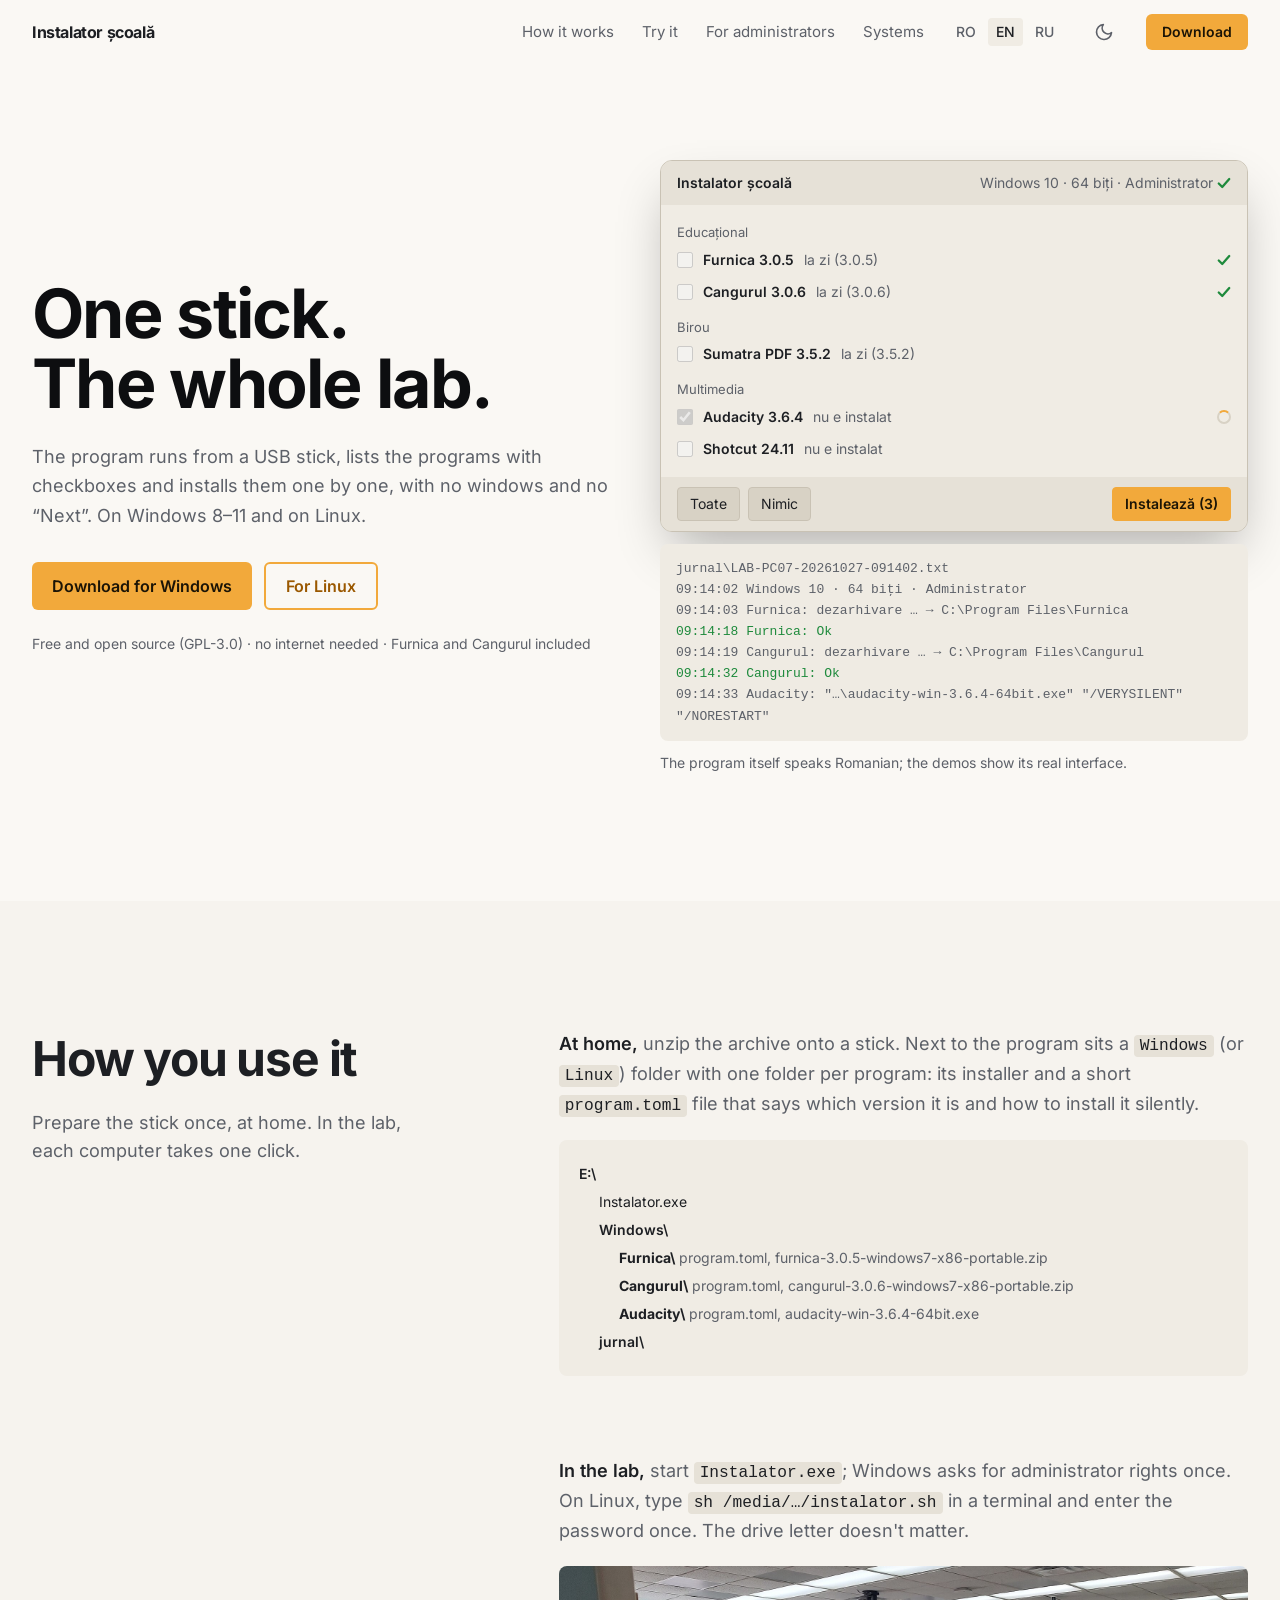
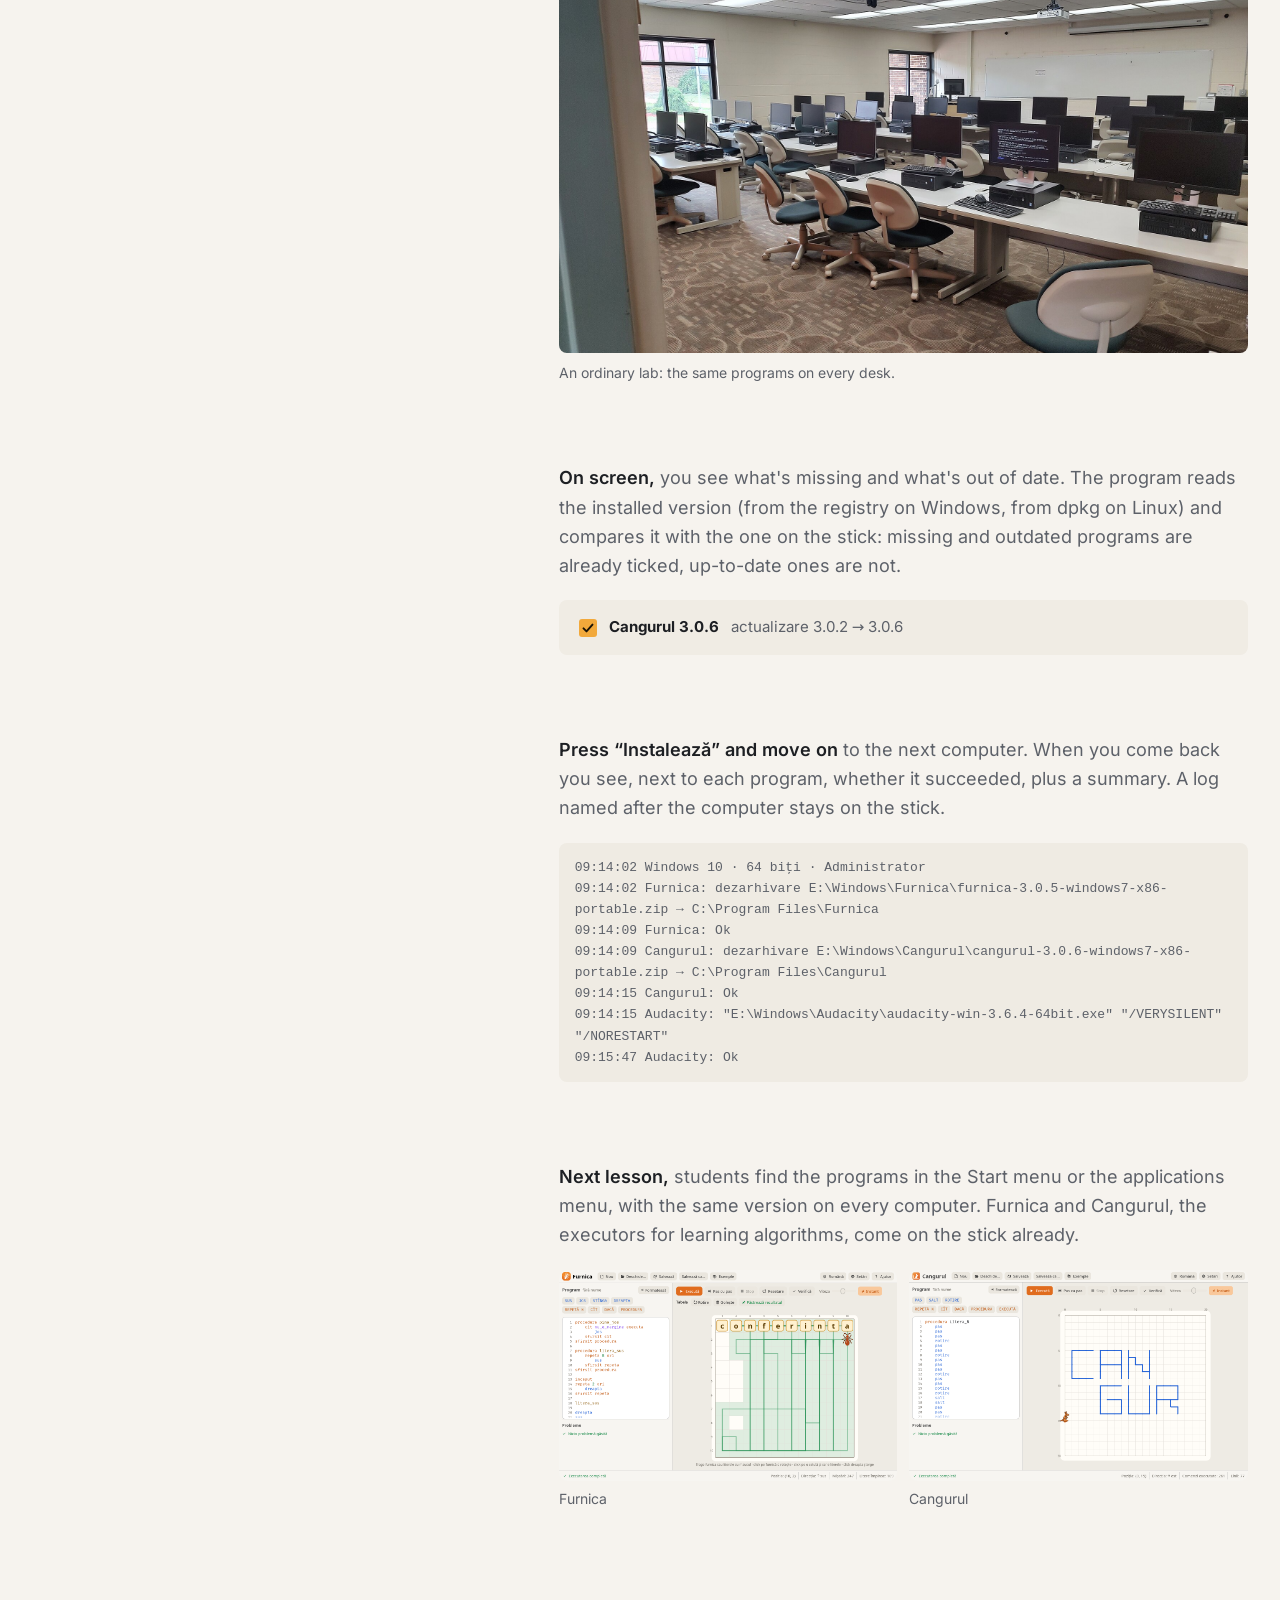
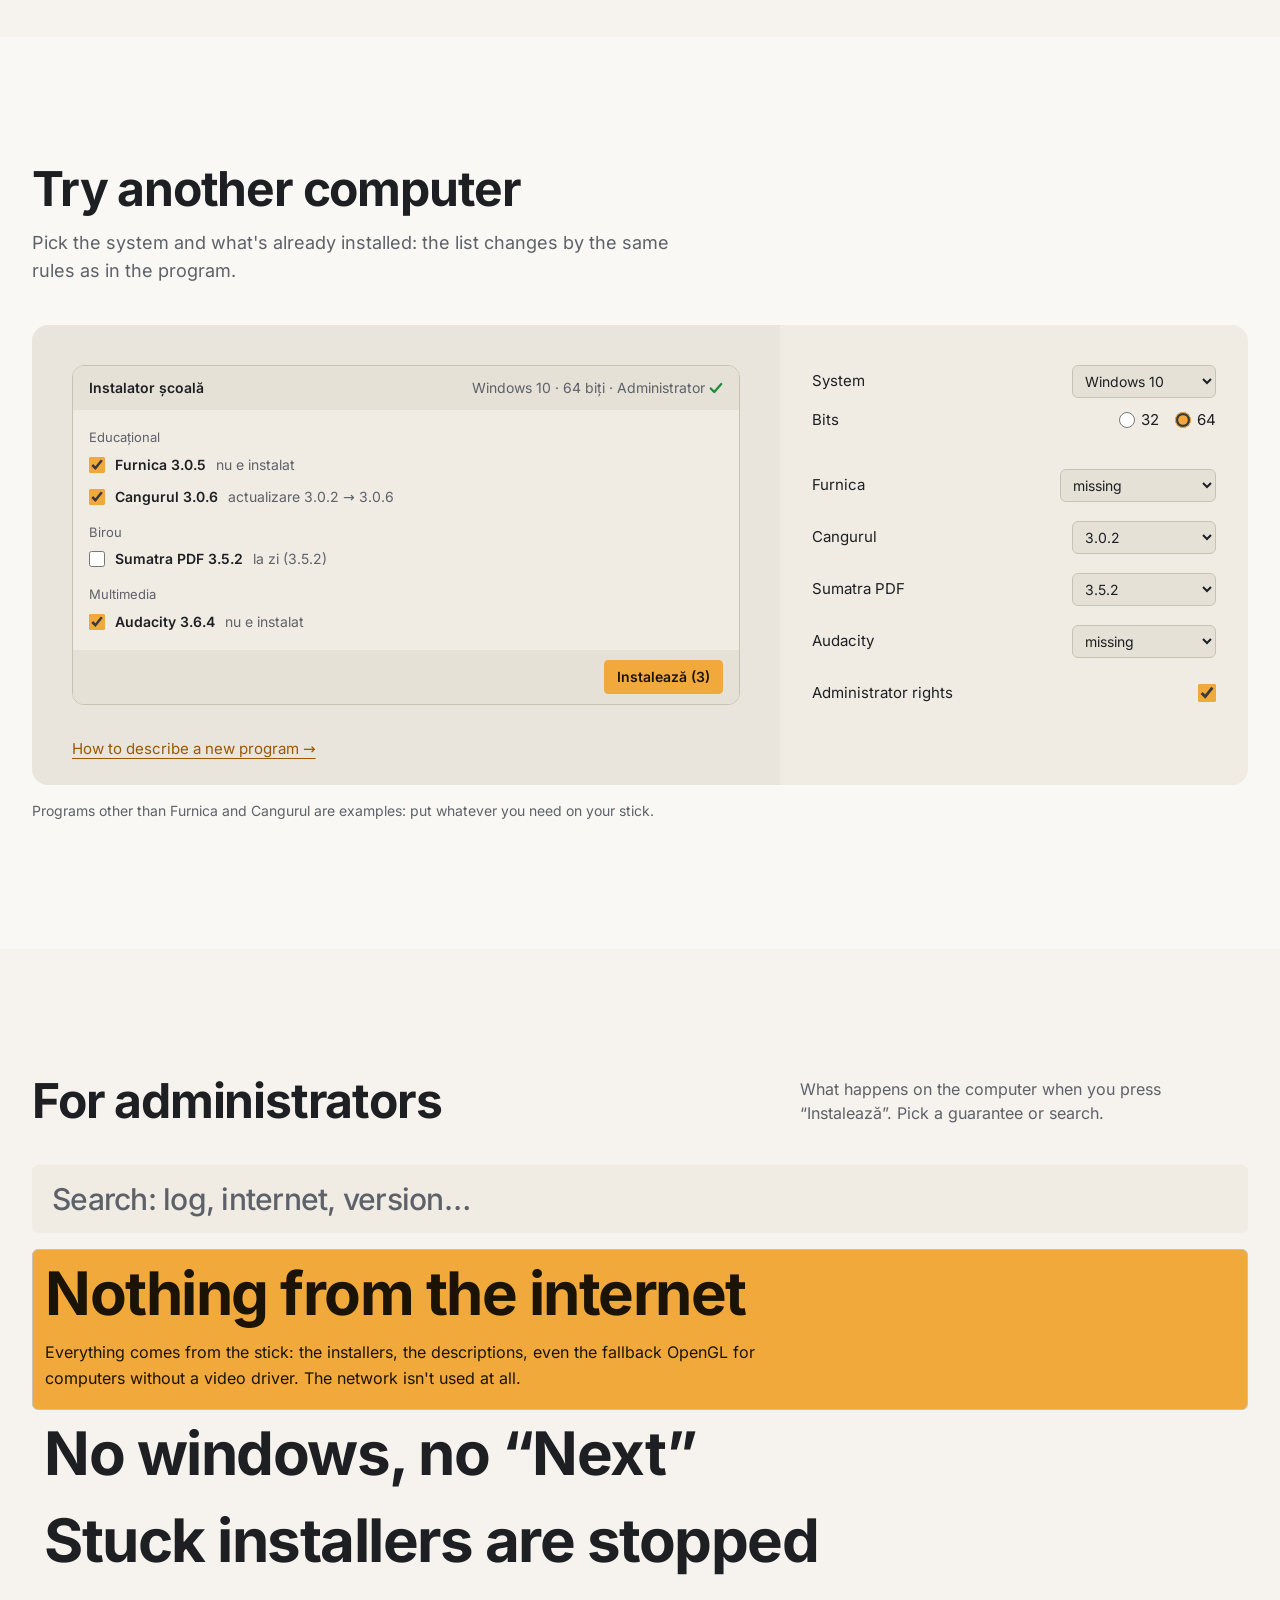
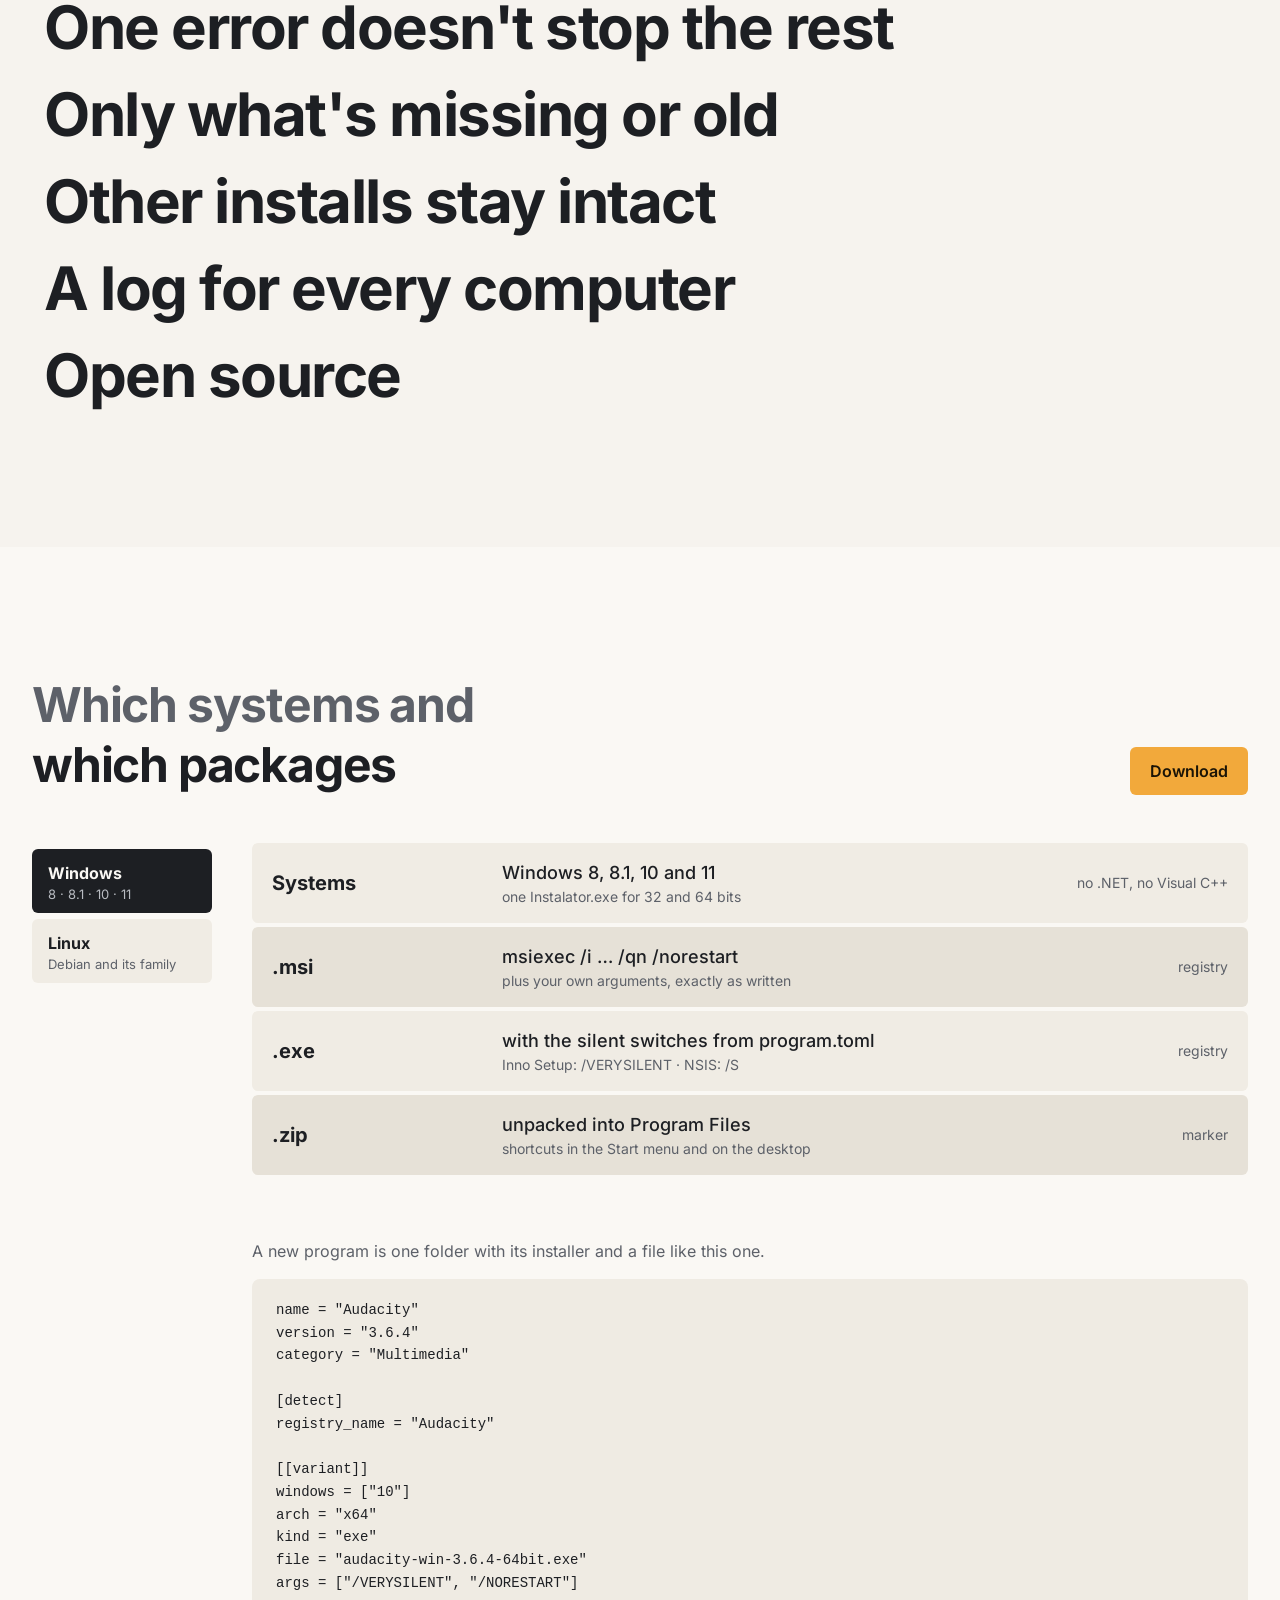
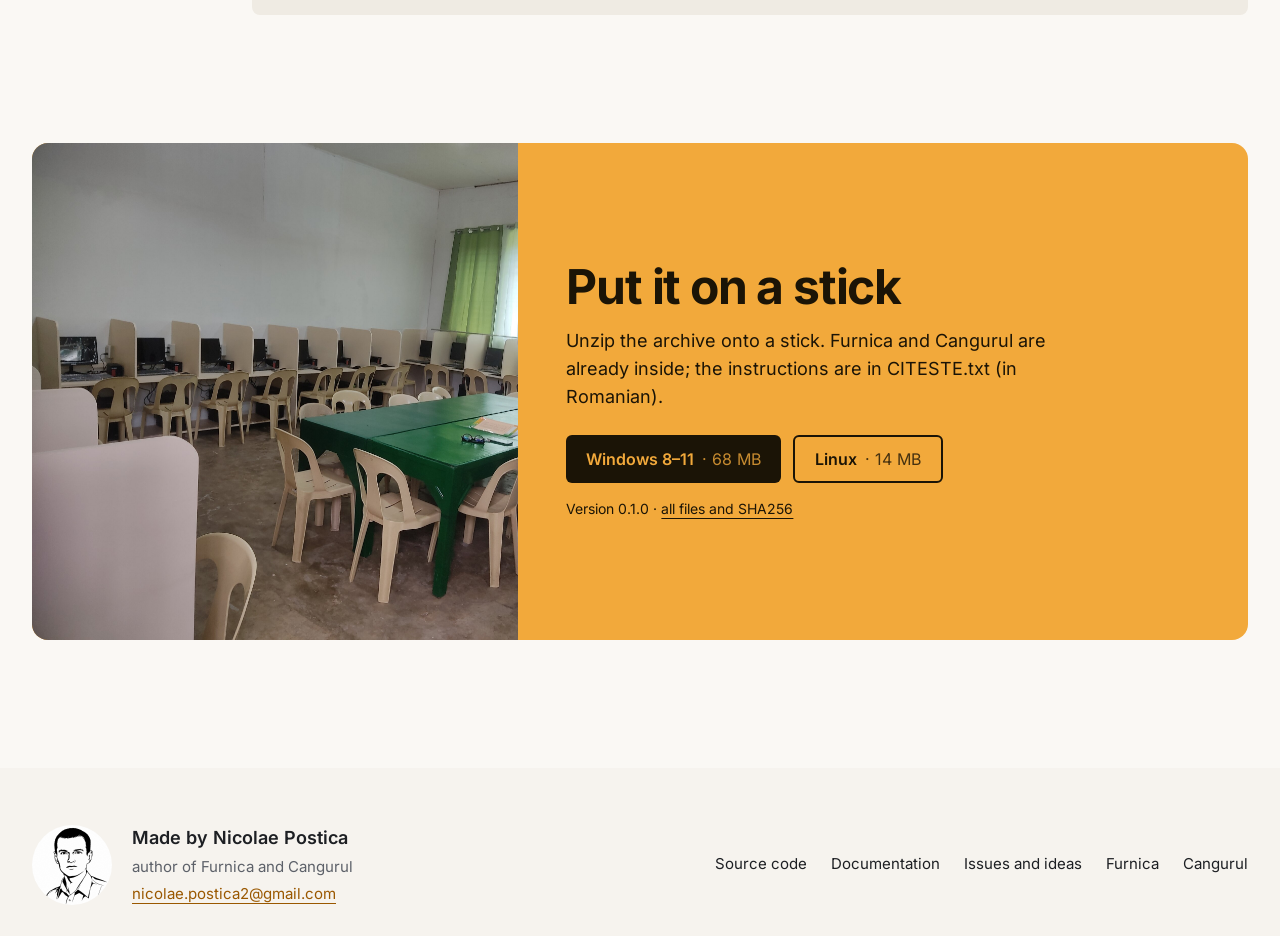
==== site/en/index.html @ c90a74b4 "pagina de prezentare: tema deschisă, autorul și limbile engleză și rusă" ====
<!doctype html>
<html lang="en">
<head>
<meta charset="utf-8">
<meta name="viewport" content="width=device-width, initial-scale=1">
<title>Instalator școală: the whole computer lab from one USB stick</title>
<meta name="description" content="Runs from a USB stick and silently installs the ticked programs one by one: on Windows 8–11 and on Ubuntu, Linux Mint, Q4OS, antiX. Free, GPL-3.0.">
<meta property="og:title" content="Instalator școală">
<meta property="og:description" content="One stick. The whole lab. Silent installs on Windows and Linux.">
<meta property="og:image" content="https://nazdravan.github.io/installer/assets/laborator.jpg">
<link rel="alternate" hreflang="ro" href="https://nazdravan.github.io/installer/">
<link rel="alternate" hreflang="en" href="https://nazdravan.github.io/installer/en/">
<link rel="alternate" hreflang="ru" href="https://nazdravan.github.io/installer/ru/">
<link rel="alternate" hreflang="x-default" href="https://nazdravan.github.io/installer/">
<script>
  // Tema înainte de prima pictare: alegerea salvată, altfel cea a sistemului.
  try {
    var t = localStorage.getItem("tema");
    document.documentElement.dataset.theme = t || (matchMedia("(prefers-color-scheme: light)").matches ? "light" : "dark");
  } catch (e) {}
</script>
<link rel="preload" href="../assets/inter-latin.woff2" as="font" type="font/woff2" crossorigin>
<link rel="stylesheet" href="../style.css">
<script defer src="../main.js"></script>
</head>
<body>

<header class="sticky top-0 z-20 bg-ground/95">
  <div class="container-page flex h-16 items-center gap-6">
    <a class="font-bold tracking-tight" href="../">Instalator școală</a>
    <nav class="ml-auto hidden gap-7 text-[15px] text-muted lg:flex" aria-label="Sections">
      <a class="transition-colors hover:text-ink" href="#cum">How it works</a>
      <a class="transition-colors hover:text-ink" href="#incearca">Try it</a>
      <a class="transition-colors hover:text-ink" href="#garantii">For administrators</a>
      <a class="transition-colors hover:text-ink" href="#sisteme">Systems</a>
    </nav>
    <nav class="ml-auto flex gap-1 text-sm lg:ml-0" aria-label="Language">
      <a class="lang" href="../" hreflang="ro" lang="ro" >RO</a>
      <a class="lang" href="../en/" hreflang="en" lang="en" aria-current="page">EN</a>
      <a class="lang" href="../ru/" hreflang="ru" lang="ru" >RU</a>
    </nav>
    <button type="button" id="theme" class="grid size-9 cursor-pointer place-items-center rounded-md text-muted transition-colors hover:bg-panel hover:text-ink" aria-label="Switch theme (light / dark)" title="Switch theme (light / dark)">
      <svg class="theme-sun size-5" viewBox="0 0 24 24" fill="none" stroke="currentColor" stroke-width="2" stroke-linecap="round" aria-hidden="true"><circle cx="12" cy="12" r="4"/><path d="M12 2v2M12 20v2M4.9 4.9l1.4 1.4M17.7 17.7l1.4 1.4M2 12h2M20 12h2M4.9 19.1l1.4-1.4M17.7 6.3l1.4-1.4"/></svg>
      <svg class="theme-moon size-5" viewBox="0 0 24 24" fill="none" stroke="currentColor" stroke-width="2" stroke-linecap="round" stroke-linejoin="round" aria-hidden="true"><path d="M21 12.8A9 9 0 1 1 11.2 3a7 7 0 0 0 9.8 9.8z"/></svg>
    </button>
    <a class="btn hidden px-4 py-2 text-sm sm:inline-flex" href="#descarca">Download</a>
  </div>
</header>

<main>

<!-- Antet: textul la stânga, fereastra programului lucrând la dreapta. -->
<section class="container-page grid items-center gap-12 pt-14 pb-24 lg:grid-cols-12 lg:gap-10 lg:pt-24 lg:pb-32" aria-labelledby="titlu">
  <div class="animate-rise lg:col-span-6">
    <h1 id="titlu" class="text-5xl leading-[1.02] font-bold tracking-tight text-strong sm:text-6xl xl:text-[4.25rem]">One stick.<br>The whole lab.</h1>
    <p class="mt-6 max-w-xl text-lg leading-relaxed text-muted">The program runs from a USB stick, lists the programs with checkboxes and installs them one by one, with no windows and no “Next”. On Windows 8–11 and on Linux.</p>
    <div class="mt-8 flex flex-wrap gap-3">
      <a class="btn" href="#descarca">Download for Windows</a>
      <a class="btn-outline" href="#descarca">For Linux</a>
    </div>
    <p class="mt-6 text-sm text-muted">Free and open source (GPL-3.0) · no internet needed · Furnica and Cangurul included</p>
  </div>

  <div class="grid animate-rise gap-3 [animation-delay:.1s] lg:col-span-6">
    <div class="app" data-ui id="hero-app" aria-label="The installer window, demo">
      <div class="app-titlebar"><span>Instalator școală</span><span class="app-sys">Windows 10 · 64 biți · Administrator <i class="ic ok" role="img" aria-label="✓"></i></span></div>
      <div class="app-list">
        <div class="app-cat">Educațional</div>
        <label class="app-row"><input type="checkbox" checked data-name="Furnica"> <b>Furnica 3.0.5</b> <span class="st">nu e instalat</span> <span class="res"></span></label>
        <label class="app-row"><input type="checkbox" checked data-name="Cangurul"> <b>Cangurul 3.0.6</b> <span class="st">actualizare 3.0.2 → 3.0.6</span> <span class="res"></span></label>
        <div class="app-cat">Birou</div>
        <label class="app-row"><input type="checkbox" data-name="Sumatra PDF"> <b>Sumatra PDF 3.5.2</b> <span class="st">la zi (3.5.2)</span> <span class="res"></span></label>
        <div class="app-cat">Multimedia</div>
        <label class="app-row"><input type="checkbox" checked data-name="Audacity"> <b>Audacity 3.6.4</b> <span class="st">nu e instalat</span> <span class="res"></span></label>
        <label class="app-row"><input type="checkbox" data-name="Shotcut"> <b>Shotcut 24.11</b> <span class="st">nu e instalat</span> <span class="res"></span></label>
      </div>
      <div class="app-foot">
        <button type="button" class="app-btn" data-act="all">Toate</button>
        <button type="button" class="app-btn" data-act="none">Nimic</button>
        <span class="app-summary" aria-live="polite"></span>
        <button type="button" class="app-btn app-primary" data-act="install">Instalează (3)</button>
      </div>
    </div>
    <pre class="journal" id="hero-journal" aria-label="The log on the stick"><code>jurnal\LAB-PC07-20261027-091402.txt
09:14:02 Windows 10 · 64 biți · Administrator</code></pre>
    <p class="text-sm text-muted">The program itself speaks Romanian; the demos show its real interface.</p>
  </div>
</section>

<!-- Cum funcționează: titlul în stânga, pașii în dreapta. -->
<section id="cum" class="bg-panel/40 py-24 lg:py-32" aria-labelledby="cum-t">
  <div class="container-page grid gap-12 lg:grid-cols-12">
    <div class="lg:col-span-4">
      <h2 id="cum-t" class="text-4xl leading-tight font-bold tracking-tight lg:text-5xl">How you use it</h2>
      <p class="mt-5 max-w-sm text-lg text-muted">Prepare the stick once, at home. In the lab, each computer takes one click.</p>
    </div>

    <div class="grid gap-20 lg:col-span-7 lg:col-start-6">
      <div class="reveal grid gap-5">
        <p class="step"><b>At home,</b> unzip the archive onto a stick. Next to the program sits a <code>Windows</code> (or <code>Linux</code>) folder with one folder per program: its installer and a short <code>program.toml</code> file that says which version it is and how to install it silently.</p>
        <div class="rounded-lg bg-panel p-5 text-sm leading-loose" data-ui>
          <div class="font-semibold">E:\</div>
          <div class="pl-5">Instalator.exe</div>
          <div class="pl-5 font-semibold">Windows\</div>
          <div class="pl-10"><b>Furnica\</b> <span class="block text-muted sm:inline">program.toml, furnica-3.0.5-windows7-x86-portable.zip</span></div>
          <div class="pl-10"><b>Cangurul\</b> <span class="block text-muted sm:inline">program.toml, cangurul-3.0.6-windows7-x86-portable.zip</span></div>
          <div class="pl-10"><b>Audacity\</b> <span class="block text-muted sm:inline">program.toml, audacity-win-3.6.4-64bit.exe</span></div>
          <div class="pl-5 font-semibold">jurnal\</div>
        </div>
      </div>

      <div class="reveal grid gap-5">
        <p class="step"><b>In the lab,</b> start <code>Instalator.exe</code>; Windows asks for administrator rights once. On Linux, type <code>sh /media/…/instalator.sh</code> in a terminal and enter the password once. The drive letter doesn't matter.</p>
        <figure>
          <img class="aspect-video w-full rounded-lg object-cover" src="../assets/laborator.jpg" width="1920" height="1440" alt="A computer lab with rows of computers and empty chairs" loading="lazy">
          <figcaption class="mt-2.5 text-sm text-muted">An ordinary lab: the same programs on every desk.</figcaption>
        </figure>
      </div>

      <div class="reveal grid gap-5">
        <p class="step"><b>On screen,</b> you see what's missing and what's out of date. The program reads the installed version (from the registry on Windows, from dpkg on Linux) and compares it with the one on the stick: missing and outdated programs are already ticked, up-to-date ones are not.</p>
        <div class="flex flex-wrap items-center gap-3 rounded-lg bg-panel px-5 py-4 text-[15px]" data-ui>
          <span class="grid size-[18px] place-items-center rounded-[3px] bg-amber text-amber-ink"><i class="ic text-xs" aria-hidden="true"></i></span>
          <b>Cangurul 3.0.6</b> <span class="text-muted">actualizare 3.0.2 → 3.0.6</span>
        </div>
      </div>

      <div class="reveal grid gap-5">
        <p class="step"><b>Press “Instalează” and move on</b> to the next computer. When you come back you see, next to each program, whether it succeeded, plus a summary. A log named after the computer stays on the stick.</p>
<pre class="journal min-h-0"><code>09:14:02 Windows 10 · 64 biți · Administrator
09:14:02 Furnica: dezarhivare E:\Windows\Furnica\furnica-3.0.5-windows7-x86-portable.zip → C:\Program Files\Furnica
09:14:09 Furnica: Ok
09:14:09 Cangurul: dezarhivare E:\Windows\Cangurul\cangurul-3.0.6-windows7-x86-portable.zip → C:\Program Files\Cangurul
09:14:15 Cangurul: Ok
09:14:15 Audacity: "E:\Windows\Audacity\audacity-win-3.6.4-64bit.exe" "/VERYSILENT" "/NORESTART"
09:15:47 Audacity: Ok</code></pre>
      </div>

      <div class="reveal grid gap-5">
        <p class="step"><b>Next lesson,</b> students find the programs in the Start menu or the applications menu, with the same version on every computer. Furnica and Cangurul, the executors for learning algorithms, come on the stick already.</p>
        <div class="grid grid-cols-2 gap-3">
          <figure><img class="aspect-[16/10] w-full rounded-lg object-cover object-left-top" src="../assets/furnica.png" width="1280" height="800" alt="Furnica: the letter grid and the command editor" loading="lazy"><figcaption class="mt-2 text-sm text-muted">Furnica</figcaption></figure>
          <figure><img class="aspect-[16/10] w-full rounded-lg object-cover object-left-top" src="../assets/cangurul.png" width="1280" height="800" alt="Cangurul: the field where the kangaroo draws lines" loading="lazy"><figcaption class="mt-2 text-sm text-muted">Cangurul</figcaption></figure>
        </div>
      </div>
    </div>
  </div>
</section>

<!-- Încearcă: demonstrația și controalele ei. -->
<section id="incearca" class="py-24 lg:py-32" aria-labelledby="incearca-t">
  <div class="container-page">
    <div class="max-w-2xl">
      <h2 id="incearca-t" class="text-4xl font-bold tracking-tight lg:text-5xl">Try another computer</h2>
      <p class="mt-4 text-lg text-muted">Pick the system and what's already installed: the list changes by the same rules as in the program.</p>
    </div>
    <div class="panel relative mt-10 grid grid-cols-1 overflow-hidden rounded-2xl bg-panel lg:grid-cols-[1.6fr_1fr]">
      <div class="min-w-0 bg-panel-2/60 p-4 pb-6 sm:p-8 lg:p-10 lg:pb-20">
        <div class="app shadow-none" data-ui>
          <div class="app-titlebar"><span>Instalator școală</span><span class="app-sys" id="sim-sys">Windows 10 · 64 biți · Administrator</span></div>
          <div class="app-list" id="sim-list"></div>
          <div class="app-foot"><span class="app-summary"></span><span class="app-btn app-primary" id="sim-count">Instalează (0)</span></div>
        </div>
      </div>
      <form class="grid min-w-0 content-start gap-1 p-4 pb-16 text-[15px] sm:p-8" data-ui id="sim-form" aria-label="The simulated computer">
        <label class="ctl"><span>System</span>
          <select name="os" class="sel">
            <option value="win8">Windows 8.1</option>
            <option value="win10" selected>Windows 10</option>
            <option value="win11">Windows 11</option>
            <option value="ubuntu">Ubuntu 24.04</option>
            <option value="mint">Linux Mint 22</option>
            <option value="antix">antiX 23</option>
          </select>
        </label>
        <fieldset class="ctl">
          <legend class="float-left">Bits</legend>
          <span class="flex gap-4"><label class="flex items-center gap-1.5"><input class="size-4 accent-amber" type="radio" name="arch" value="x86"> 32</label><label class="flex items-center gap-1.5"><input class="size-4 accent-amber" type="radio" name="arch" value="x64" checked> 64</label></span>
        </fieldset>
        <label class="ctl"><span>Furnica</span>
          <select name="Furnica" class="sel"><option value="">missing</option><option value="3.0.2">3.0.2</option><option value="3.0.5">3.0.5</option><option value="msi">installed from .msi</option></select>
        </label>
        <label class="ctl"><span>Cangurul</span>
          <select name="Cangurul" class="sel"><option value="">missing</option><option value="3.0.2" selected>3.0.2</option><option value="3.0.6">3.0.6</option></select>
        </label>
        <label class="ctl"><span>Sumatra PDF</span>
          <select name="Sumatra PDF" class="sel"><option value="">missing</option><option value="3.4.6">3.4.6</option><option value="3.5.2" selected>3.5.2</option></select>
        </label>
        <label class="ctl"><span>Audacity</span>
          <select name="Audacity" class="sel"><option value="" selected>missing</option><option value="3.6.4">3.6.4</option></select>
        </label>
        <label class="ctl"><span>Administrator rights</span>
          <input class="size-[18px] accent-amber" type="checkbox" name="admin" checked>
        </label>
      </form>
      <a class="link absolute bottom-6 left-4 text-[15px] sm:left-8 lg:left-10" href="https://github.com/nazdravan/installer#cum-adaug-un-program">How to describe a new program →</a>
    </div>
    <p class="mt-4 text-sm text-muted">Programs other than Furnica and Cangurul are examples: put whatever you need on your stick.</p>
  </div>
</section>

<!-- Pentru administratori: garanțiile ca un meniu de comenzi mărit. -->
<section id="garantii" class="bg-panel/40 py-24 lg:py-32" aria-labelledby="garantii-t" data-ui>
  <div class="container-page">
    <div class="flex flex-wrap items-end justify-between gap-6">
      <h2 id="garantii-t" class="text-4xl font-bold tracking-tight lg:text-5xl">For administrators</h2>
      <p class="max-w-md text-muted">What happens on the computer when you press “Instalează”. Pick a guarantee or search.</p>
    </div>
    <label class="mt-10 block"><span class="sr-only">Search</span>
      <input type="search" id="g-filter" placeholder="Search: log, internet, version…" autocomplete="off" class="w-full rounded-md bg-panel px-5 py-4 text-xl font-medium tracking-tight placeholder:text-muted lg:text-3xl">
    </label>
    <ul class="glist mt-4" id="g-list">
      <li class="sel" tabindex="0"><span class="g-name">Nothing from the internet</span><span class="g-text">Everything comes from the stick: the installers, the descriptions, even the fallback OpenGL for computers without a video driver. The network isn't used at all.</span></li>
      <li tabindex="0"><span class="g-name">No windows, no “Next”</span><span class="g-text">msiexec runs with /qn /norestart, .exe installers with the silent switches from program.toml, apt-get with -y. The computer never restarts on its own.</span></li>
      <li tabindex="0"><span class="g-name">Stuck installers are stopped</span><span class="g-text">If an installer still waits for a click, after 30 minutes it is stopped together with the processes it started, and the queue moves on.</span></li>
      <li tabindex="0"><span class="g-name">One error doesn't stop the rest</span><span class="g-text">Each program gets its own result, and an error comes with its reason (the exit code, apt's message); the others keep installing.</span></li>
      <li tabindex="0"><span class="g-name">Only what's missing or old</span><span class="g-text">The installed version is read from the registry (both views on 64-bit), from dpkg or from the marker left by the installer, and compared with the one on the stick.</span></li>
      <li tabindex="0"><span class="g-name">Other installs stay intact</span><span class="g-text">If a program was put into the same folder some other way (from an .msi, say), the installer leaves it alone and tells you to uninstall it first.</span></li>
      <li tabindex="0"><span class="g-name">A log for every computer</span><span class="g-text">The stick keeps jurnal\COMPUTERNAME-date-time.txt with the system, the commands run and the result of each. On a write-protected stick, installing works without a log.</span></li>
      <li tabindex="0"><span class="g-name">Open source</span><span class="g-text">Written in Rust, GPL-3.0. The code, the descriptions and the builds are public on GitHub, with SHA256 checksums for every archive.</span></li>
    </ul>
    <p class="g-empty mt-4 text-muted" hidden>Nothing found. Try “log”, “internet” or “version”.</p>
  </div>
</section>

<!-- Sisteme: file și benzi. -->
<section id="sisteme" class="py-24 lg:py-32" aria-labelledby="sisteme-t">
  <div class="container-page">
    <div class="flex flex-wrap items-end justify-between gap-6">
      <h2 id="sisteme-t" class="text-4xl leading-tight font-bold tracking-tight lg:text-5xl"><span class="block text-muted">Which systems and</span> which packages</h2>
      <a class="btn" href="#descarca">Download</a>
    </div>
    <div class="mt-12 grid gap-4 lg:grid-cols-[180px_1fr] lg:gap-10">
      <div class="sticky top-16 z-10 grid grid-cols-2 content-start gap-1.5 bg-ground py-1.5 lg:static lg:grid-cols-1 lg:bg-transparent" role="tablist" aria-label="System">
        <button class="tab" role="tab" aria-selected="true" aria-controls="t-win" id="tab-win"><b>Windows</b><span>8 · 8.1 · 10 · 11</span></button>
        <button class="tab" role="tab" aria-selected="false" aria-controls="t-lin" id="tab-lin"><b>Linux</b><span>Debian and its family</span></button>
      </div>
      <div class="grid gap-1" role="tabpanel" id="t-win" aria-labelledby="tab-win">
        <div class="band bg-panel"><b class="text-xl">Systems</b><span class="grid text-lg font-medium">Windows 8, 8.1, 10 and 11<small>one Instalator.exe for 32 and 64 bits</small></span><span class="text-sm text-muted">no .NET, no Visual C++</span></div>
        <div class="band bg-panel-2"><b class="text-xl">.msi</b><span class="grid text-lg font-medium">msiexec /i … /qn /norestart<small>plus your own arguments, exactly as written</small></span><span class="text-sm text-muted">registry</span></div>
        <div class="band bg-panel"><b class="text-xl">.exe</b><span class="grid text-lg font-medium">with the silent switches from program.toml<small>Inno Setup: /VERYSILENT · NSIS: /S</small></span><span class="text-sm text-muted">registry</span></div>
        <div class="band bg-panel-2"><b class="text-xl">.zip</b><span class="grid text-lg font-medium">unpacked into Program Files<small>shortcuts in the Start menu and on the desktop</small></span><span class="text-sm text-muted">marker</span></div>
      </div>
      <div class="grid gap-1 lg:col-start-2" role="tabpanel" id="t-lin" aria-labelledby="tab-lin" hidden>
        <div class="band bg-panel"><b class="text-xl">Systems</b><span class="grid text-lg font-medium">Ubuntu 22.04+, Linux Mint 21+, Q4OS, antiX<small>64-bit; started with sh instalator.sh</small></span><span class="text-sm text-muted">pkexec / sudo</span></div>
        <div class="band bg-panel-2"><b class="text-xl">.deb</b><span class="grid text-lg font-medium">apt-get install -y<small>brings dependencies, waits while apt is busy</small></span><span class="text-sm text-muted">dpkg</span></div>
        <div class="band bg-panel"><b class="text-xl">AppImage</b><span class="grid text-lg font-medium">unpacked into /opt<small>no FUSE needed, shows up in the applications menu</small></span><span class="text-sm text-muted">marker</span></div>
        <div class="band bg-panel-2"><b class="text-xl">.rpm</b><span class="grid text-lg font-medium">through alien<small>only if the program has no deb or AppImage</small></span><span class="text-sm text-muted">dpkg</span></div>
      </div>
      <div class="grid gap-4 lg:col-start-2">
        <p class="mt-6 text-muted">A new program is one folder with its installer and a file like this one.</p>
<pre class="overflow-x-auto rounded-lg bg-sunk px-6 py-5 font-mono text-sm leading-relaxed"><code>name = "Audacity"
version = "3.6.4"
category = "Multimedia"

[detect]
registry_name = "Audacity"

[[variant]]
windows = ["10"]
arch = "x64"
kind = "exe"
file = "audacity-win-3.6.4-64bit.exe"
args = ["/VERYSILENT", "/NORESTART"]</code></pre>
      </div>
    </div>
  </div>
</section>

<!-- Descărcare -->
<section id="descarca" class="pb-24 lg:pb-32" aria-labelledby="descarca-t">
  <div class="container-page">
    <div class="grid overflow-hidden rounded-2xl bg-amber text-amber-ink md:grid-cols-[2fr_3fr]">
      <img class="h-56 w-full object-cover md:h-full" src="../assets/laborator-2.jpg" width="1920" height="1964" alt="A school computer lab with computers in wooden booths" loading="lazy">
      <div class="flex flex-col justify-center gap-4 p-8 sm:p-12">
        <h2 id="descarca-t" class="text-4xl font-bold tracking-tight lg:text-5xl">Put it on a stick</h2>
        <p class="max-w-lg text-lg">Unzip the archive onto a stick. Furnica and Cangurul are already inside; the instructions are in CITESTE.txt (in Romanian).</p>
        <div class="mt-2 flex flex-wrap gap-3">
          <a class="inline-flex items-center gap-2 rounded-md bg-amber-ink px-5 py-3 font-semibold text-[#f2a93b] transition hover:-translate-y-px hover:bg-[#2a2010]" id="dl-win" href="https://github.com/nazdravan/installer/releases/latest">Windows 8–11 <span class="font-normal opacity-80" data-size="windows">· 68 MB</span></a>
          <a class="inline-flex items-center gap-2 rounded-md border-2 border-amber-ink px-5 py-2.5 font-semibold transition hover:bg-amber-ink/10" id="dl-lin" href="https://github.com/nazdravan/installer/releases/latest">Linux <span class="font-normal opacity-80" data-size="linux">· 14 MB</span></a>
        </div>
        <p class="text-sm"><span id="dl-ver" data-prefix="Version">Version 0.1.0</span> · <a class="underline underline-offset-4" href="https://github.com/nazdravan/installer/releases/latest">all files and SHA256</a></p>
      </div>
    </div>
  </div>
</section>

</main>

<footer class="bg-panel/40 pt-14 pb-10 text-[15px]">
  <div class="container-page grid gap-10 md:grid-cols-[1fr_auto] md:items-center">
    <div class="flex items-center gap-5">
      <a href="https://github.com/nicolaepostica" class="shrink-0"><img class="size-20 rounded-full object-cover" src="../assets/author.png" width="320" height="320" alt="Portrait of the author, Nicolae Postica" loading="lazy"></a>
      <div>
        <p class="text-lg font-semibold">Made by Nicolae Postica</p>
        <p class="mt-1 text-muted">author of Furnica and Cangurul</p>
        <p class="mt-1"><a class="link" href="mailto:nicolae.postica2@gmail.com">nicolae.postica2@gmail.com</a></p>
      </div>
    </div>
    <nav class="flex flex-wrap gap-x-6 gap-y-2" aria-label="Links">
      <a class="underline-offset-4 hover:underline" href="https://github.com/nazdravan/installer">Source code</a>
      <a class="underline-offset-4 hover:underline" href="https://github.com/nazdravan/installer#readme">Documentation</a>
      <a class="underline-offset-4 hover:underline" href="https://github.com/nazdravan/installer/issues">Issues and ideas</a>
      <a class="underline-offset-4 hover:underline" href="https://nazdravan.github.io/furnica/">Furnica</a>
      <a class="underline-offset-4 hover:underline" href="https://nazdravan.github.io/cangurul/">Cangurul</a>
    </nav>
  </div>
  <div class="container-page mt-10 flex flex-wrap justify-between gap-4 text-[13px] text-muted">
    <p>Photos: <a href="https://commons.wikimedia.org/wiki/File:Computer_Lab_Baraboo.jpg">“Computer Lab Baraboo”</a> by JackFromWisconsin, <a href="https://creativecommons.org/publicdomain/zero/1.0/deed.en">CC0</a>; <a href="https://commons.wikimedia.org/wiki/File:Diaz_College_Computer_Laboratory.jpg">“Diaz College Computer Laboratory”</a> by Rc ramz, <a href="https://creativecommons.org/licenses/by-sa/4.0">CC BY-SA 4.0</a>; via Wikimedia Commons.</p>
    <p>2026 · GPL-3.0</p>
  </div>
</footer>

</body>
</html>
---- site/style.css ----
/*! tailwindcss v4.3.3 | MIT License | https://tailwindcss.com */
@layer properties{@supports (((-webkit-hyphens:none)) and (not (margin-trim:inline))) or ((-moz-orient:inline) and (not (color:rgb(from red r g b)))){*,:before,:after,::backdrop{--tw-border-style:solid;--tw-leading:initial;--tw-font-weight:initial;--tw-tracking:initial;--tw-shadow:0 0 #0000;--tw-shadow-color:initial;--tw-shadow-alpha:100%;--tw-inset-shadow:0 0 #0000;--tw-inset-shadow-color:initial;--tw-inset-shadow-alpha:100%;--tw-ring-color:initial;--tw-ring-shadow:0 0 #0000;--tw-inset-ring-color:initial;--tw-inset-ring-shadow:0 0 #0000;--tw-ring-inset:initial;--tw-ring-offset-width:0px;--tw-ring-offset-color:#fff;--tw-ring-offset-shadow:0 0 #0000;--tw-translate-x:0;--tw-translate-y:0;--tw-translate-z:0;--tw-outline-style:solid;--tw-scale-x:1;--tw-scale-y:1;--tw-scale-z:1}}}@layer theme{:root,:host{--color-black:#000;--spacing:.25rem;--container-sm:24rem;--container-md:28rem;--container-lg:32rem;--container-xl:36rem;--container-2xl:42rem;--container-3xl:48rem;--container-7xl:80rem;--text-xs:.75rem;--text-xs--line-height:calc(1 / .75);--text-sm:.875rem;--text-sm--line-height:calc(1.25 / .875);--text-base:1rem;--text-base--line-height:calc(1.5 / 1);--text-lg:1.125rem;--text-lg--line-height:calc(1.75 / 1.125);--text-xl:1.25rem;--text-xl--line-height:calc(1.75 / 1.25);--text-3xl:1.875rem;--text-3xl--line-height:calc(2.25 / 1.875);--text-4xl:2.25rem;--text-4xl--line-height:calc(2.5 / 2.25);--text-5xl:3rem;--text-5xl--line-height:1;--text-6xl:3.75rem;--text-6xl--line-height:1;--font-weight-normal:400;--font-weight-medium:500;--font-weight-semibold:600;--font-weight-bold:700;--tracking-tight:-.025em;--leading-tight:1.25;--leading-relaxed:1.625;--leading-loose:2;--radius-md:.375rem;--radius-lg:.5rem;--radius-xl:.75rem;--radius-2xl:1rem;--aspect-video:16 / 9;--default-transition-duration:.15s;--default-transition-timing-function:cubic-bezier(.4, 0, .2, 1);--default-font-family:"Inter", ui-sans-serif, system-ui, sans-serif;--default-mono-font-family:ui-monospace, "Cascadia Mono", Consolas, monospace}}@layer base{*,:after,:before,::backdrop{box-sizing:border-box;border:0 solid;margin:0;padding:0}::file-selector-button{box-sizing:border-box;border:0 solid;margin:0;padding:0}html,:host{-webkit-text-size-adjust:100%;tab-size:4;line-height:1.5;font-family:var(--default-font-family,-apple-system, BlinkMacSystemFont, "Segoe UI", Roboto, "Helvetica Neue", "Noto Sans", Arial, sans-serif, "Apple Color Emoji", "Segoe UI Emoji", "Segoe UI Symbol", "Noto Color Emoji");font-feature-settings:var(--default-font-feature-settings,normal);font-variation-settings:var(--default-font-variation-settings,normal);-webkit-tap-highlight-color:transparent}hr{height:0;color:inherit;border-top-width:1px}abbr:where([title]){-webkit-text-decoration:underline dotted;text-decoration:underline dotted}h1,h2,h3,h4,h5,h6{font-size:inherit;font-weight:inherit}a{color:inherit;-webkit-text-decoration:inherit;-webkit-text-decoration:inherit;-webkit-text-decoration:inherit;text-decoration:inherit}b,strong{font-weight:bolder}code,kbd,samp,pre{font-family:var(--default-mono-font-family,ui-monospace, SFMono-Regular, Menlo, Monaco, Consolas, "Liberation Mono", "Courier New", monospace);font-feature-settings:var(--default-mono-font-feature-settings,normal);font-variation-settings:var(--default-mono-font-variation-settings,normal);font-size:1em}small{font-size:80%}sub,sup{vertical-align:baseline;font-size:75%;line-height:0;position:relative}sub{bottom:-.25em}sup{top:-.5em}table{text-indent:0;border-color:inherit;border-collapse:collapse}:-moz-focusring:where(:not(iframe)){outline:auto}progress{vertical-align:baseline}summary{display:list-item}ol,ul,menu{list-style:none}img,svg,video,canvas,audio,iframe,embed,object{vertical-align:middle;display:block}img,video{max-width:100%;height:auto}button,input,select,optgroup,textarea{font:inherit;font-feature-settings:inherit;font-variation-settings:inherit;letter-spacing:inherit;color:inherit;opacity:1;background-color:#0000;border-radius:0}::file-selector-button{font:inherit;font-feature-settings:inherit;font-variation-settings:inherit;letter-spacing:inherit;color:inherit;opacity:1;background-color:#0000;border-radius:0}:where(select:is([multiple],[size])) optgroup{font-weight:bolder}:where(select:is([multiple],[size])) optgroup option{padding-inline-start:20px}::file-selector-button{margin-inline-end:4px}::placeholder{opacity:1}@supports (not ((-webkit-appearance:-apple-pay-button))) or (contain-intrinsic-size:1px){::placeholder{color:currentColor}@supports (color:color-mix(in lab, red, red)){::placeholder{color:color-mix(in oklab, currentcolor 50%, transparent)}}}textarea{resize:vertical}::-webkit-search-decoration{-webkit-appearance:none}::-webkit-date-and-time-value{min-height:1lh;text-align:inherit}::-webkit-datetime-edit{display:inline-flex}::-webkit-datetime-edit-fields-wrapper{padding:0}::-webkit-datetime-edit{padding-block:0}::-webkit-datetime-edit-year-field{padding-block:0}::-webkit-datetime-edit-month-field{padding-block:0}::-webkit-datetime-edit-day-field{padding-block:0}::-webkit-datetime-edit-hour-field{padding-block:0}::-webkit-datetime-edit-minute-field{padding-block:0}::-webkit-datetime-edit-second-field{padding-block:0}::-webkit-datetime-edit-millisecond-field{padding-block:0}::-webkit-datetime-edit-meridiem-field{padding-block:0}::-webkit-calendar-picker-indicator{line-height:1}:-moz-ui-invalid{box-shadow:none}button,input:where([type=button],[type=reset],[type=submit]){appearance:button}::file-selector-button{appearance:button}::-webkit-inner-spin-button{height:auto}::-webkit-outer-spin-button{height:auto}[hidden]:where(:not([hidden=until-found])){display:none!important}html{scroll-behavior:smooth}body{background-color:var(--ground);color:var(--ink);-webkit-font-smoothing:antialiased;-moz-osx-font-smoothing:grayscale;font-family:Inter,ui-sans-serif,system-ui,sans-serif}:focus-visible{outline-style:var(--tw-outline-style);outline-offset:3px;outline-width:2px;outline-color:#f2a93b}::selection{color:#1b1406;background-color:#f2a93b}[hidden]{display:none!important}p:empty{display:none}}@layer components{.container-page{width:100%;max-width:var(--container-7xl);padding-inline:calc(var(--spacing) * 4);margin-inline:auto}@media (min-width:40rem){.container-page{padding-inline:calc(var(--spacing) * 6)}}@media (min-width:64rem){.container-page{padding-inline:calc(var(--spacing) * 8)}}.btn{justify-content:center;align-items:center;gap:calc(var(--spacing) * 2);border-radius:var(--radius-md);padding-inline:calc(var(--spacing) * 5);padding-block:calc(var(--spacing) * 3);--tw-font-weight:var(--font-weight-semibold);font-weight:var(--font-weight-semibold);color:#1b1406;transition-property:color,background-color,border-color,outline-color,text-decoration-color,fill,stroke,--tw-gradient-from,--tw-gradient-via,--tw-gradient-to,opacity,box-shadow,transform,translate,scale,rotate,filter,-webkit-backdrop-filter,backdrop-filter,display,content-visibility,overlay,pointer-events;transition-timing-function:var(--tw-ease,var(--default-transition-timing-function));transition-duration:var(--tw-duration,var(--default-transition-duration));background-color:#f2a93b;display:inline-flex}@media (hover:hover){.btn:hover{--tw-translate-y:-1px;translate:var(--tw-translate-x) var(--tw-translate-y);background-color:#ffbc57}}.btn:active{--tw-translate-y:1px;translate:var(--tw-translate-x) var(--tw-translate-y)}.btn-outline{justify-content:center;align-items:center;gap:calc(var(--spacing) * 2);border-radius:var(--radius-md);border-style:var(--tw-border-style);padding-inline:calc(var(--spacing) * 5);padding-block:calc(var(--spacing) * 2.5);--tw-font-weight:var(--font-weight-semibold);font-weight:var(--font-weight-semibold);color:var(--amber-text);transition-property:color,background-color,border-color,outline-color,text-decoration-color,fill,stroke,--tw-gradient-from,--tw-gradient-via,--tw-gradient-to,opacity,box-shadow,transform,translate,scale,rotate,filter,-webkit-backdrop-filter,backdrop-filter,display,content-visibility,overlay,pointer-events;transition-timing-function:var(--tw-ease,var(--default-transition-timing-function));transition-duration:var(--tw-duration,var(--default-transition-duration));border-width:2px;border-color:#f2a93b;display:inline-flex}@media (hover:hover){.btn-outline:hover{background-color:oklab(78.709% .0429471 .140651/.1)}}.link{color:var(--amber-text);text-underline-offset:4px;text-decoration-line:underline}.lang{padding-inline:calc(var(--spacing) * 2);padding-block:var(--spacing);--tw-font-weight:var(--font-weight-medium);font-weight:var(--font-weight-medium);color:var(--muted);transition-property:color,background-color,border-color,outline-color,text-decoration-color,fill,stroke,--tw-gradient-from,--tw-gradient-via,--tw-gradient-to;transition-timing-function:var(--tw-ease,var(--default-transition-timing-function));transition-duration:var(--tw-duration,var(--default-transition-duration));border-radius:.25rem}@media (hover:hover){.lang:hover{background-color:var(--panel);color:var(--ink)}}.lang[aria-current=page]{background-color:var(--panel);color:var(--ink)}.step{font-size:var(--text-lg);line-height:var(--tw-leading,var(--text-lg--line-height));--tw-leading:var(--leading-relaxed);line-height:var(--leading-relaxed);color:var(--muted)}.step b{--tw-font-weight:var(--font-weight-semibold);font-weight:var(--font-weight-semibold);color:var(--ink)}.step code{background-color:var(--panel-2);padding-inline:calc(var(--spacing) * 1.5);padding-block:calc(var(--spacing) * .5);color:var(--ink);border-radius:.25rem;font-family:ui-monospace,Cascadia Mono,Consolas,monospace;font-size:.9em}.ctl{min-height:calc(var(--spacing) * 12);justify-content:space-between;align-items:center;gap:calc(var(--spacing) * 3);display:flex}.sel{min-width:calc(var(--spacing) * 36);border-radius:var(--radius-md);border-style:var(--tw-border-style);border-width:1px;border-color:var(--edge);background-color:var(--panel-2);padding-inline:calc(var(--spacing) * 2);padding-block:calc(var(--spacing) * 1.5);font-size:var(--text-sm);line-height:var(--tw-leading,var(--text-sm--line-height))}.band{align-items:center;gap:var(--spacing);border-radius:var(--radius-md);padding-inline:calc(var(--spacing) * 5);padding-block:calc(var(--spacing) * 4);display:grid}@media (min-width:48rem){.band{gap:calc(var(--spacing) * 5);grid-template-columns:22% 1fr auto}}.band small{font-size:var(--text-sm);line-height:var(--tw-leading,var(--text-sm--line-height));--tw-font-weight:var(--font-weight-normal);font-weight:var(--font-weight-normal);color:var(--muted)}.g-name{font-size:var(--text-3xl);line-height:var(--tw-leading,var(--text-3xl--line-height));--tw-leading:var(--leading-tight);line-height:var(--leading-tight);--tw-font-weight:var(--font-weight-bold);font-weight:var(--font-weight-bold);--tw-tracking:var(--tracking-tight);letter-spacing:var(--tracking-tight);display:block}@media (min-width:40rem){.g-name{font-size:var(--text-5xl);line-height:var(--tw-leading,var(--text-5xl--line-height))}}@media (min-width:64rem){.g-name{font-size:var(--text-6xl);line-height:var(--tw-leading,var(--text-6xl--line-height))}}:root[data-theme=light] .theme-sun,:root:not([data-theme=light]) .theme-moon{display:none}.app{border-radius:var(--radius-xl);border-style:var(--tw-border-style);border-width:1px;border-color:var(--edge);background-color:var(--panel);font-size:var(--text-sm);line-height:var(--tw-leading,var(--text-sm--line-height));--tw-shadow:0 25px 50px -12px var(--tw-shadow-color,#00000040);box-shadow:var(--tw-inset-shadow), var(--tw-inset-ring-shadow), var(--tw-ring-offset-shadow), var(--tw-ring-shadow), var(--tw-shadow);--tw-shadow-color:#0000004d;overflow:hidden}@supports (color:color-mix(in lab, red, red)){.app{--tw-shadow-color:color-mix(in oklab, color-mix(in oklab, var(--color-black) 30%, transparent) var(--tw-shadow-alpha), transparent)}}.app-titlebar{justify-content:space-between;gap:calc(var(--spacing) * 3);background-color:var(--panel-2);padding-inline:calc(var(--spacing) * 4);padding-block:calc(var(--spacing) * 3);--tw-font-weight:var(--font-weight-semibold);font-weight:var(--font-weight-semibold);display:flex}.app-sys{text-overflow:ellipsis;white-space:nowrap;--tw-font-weight:var(--font-weight-normal);font-weight:var(--font-weight-normal);color:var(--muted);overflow:hidden}.app-list{min-height:calc(var(--spacing) * 56);padding-inline:calc(var(--spacing) * 4);padding-top:calc(var(--spacing) * 2);padding-bottom:calc(var(--spacing) * 3);position:relative}.app-cat{margin-top:calc(var(--spacing) * 2.5);margin-bottom:calc(var(--spacing) * .5);color:var(--muted);font-size:13px}.app-row{margin-inline:calc(var(--spacing) * -2);cursor:pointer;align-items:center;column-gap:calc(var(--spacing) * 2.5);padding-inline:calc(var(--spacing) * 2);padding-block:calc(var(--spacing) * 1.5);transition-property:color,background-color,border-color,outline-color,text-decoration-color,fill,stroke,--tw-gradient-from,--tw-gradient-via,--tw-gradient-to;transition-timing-function:var(--tw-ease,var(--default-transition-timing-function));transition-duration:var(--tw-duration,var(--default-transition-duration));border-radius:.25rem;flex-wrap:wrap;display:flex}@media (hover:hover){.app-row:hover{background-color:var(--panel-2)}}@media (min-width:40rem){.app-row{flex-wrap:nowrap}}.app-row b{--tw-font-weight:var(--font-weight-semibold);font-weight:var(--font-weight-semibold);white-space:nowrap}.app-row .st{padding-left:calc(var(--spacing) * 6.5);color:var(--muted);flex-basis:100%}@media (min-width:40rem){.app-row .st{flex-basis:auto;padding-left:0}}.app-row .res{right:calc(var(--spacing) * 4);--tw-font-weight:var(--font-weight-bold);font-weight:var(--font-weight-bold);white-space:nowrap;position:absolute}@media (min-width:40rem){.app-row .res{margin-left:auto;position:static}}.app-row input{width:calc(var(--spacing) * 4);height:calc(var(--spacing) * 4);accent-color:#f2a93b;margin:0}.app-row.off{cursor:default}.app-row.off b{color:var(--muted)}.app-row.bad .st{color:var(--err)}.app-foot{align-items:center;gap:calc(var(--spacing) * 2);background-color:var(--panel-2);padding-inline:calc(var(--spacing) * 4);padding-block:calc(var(--spacing) * 2.5);display:flex}.app-summary{color:var(--muted);margin-left:auto}.app-btn{cursor:pointer;border-style:var(--tw-border-style);border-width:1px;border-color:var(--edge);background-color:var(--panel-3);padding-inline:calc(var(--spacing) * 3);padding-block:calc(var(--spacing) * 1.5);transition-property:color,background-color,border-color,outline-color,text-decoration-color,fill,stroke,--tw-gradient-from,--tw-gradient-via,--tw-gradient-to,opacity,box-shadow,transform,translate,scale,rotate,filter,-webkit-backdrop-filter,backdrop-filter,display,content-visibility,overlay,pointer-events;transition-timing-function:var(--tw-ease,var(--default-transition-timing-function));transition-duration:var(--tw-duration,var(--default-transition-duration));border-radius:.25rem}@media (hover:hover){.app-btn:hover{background-color:var(--panel-2)}}.app-btn:active{--tw-scale-x:95%;--tw-scale-y:95%;--tw-scale-z:95%;scale:var(--tw-scale-x) var(--tw-scale-y)}.app-btn:disabled{cursor:default;opacity:.45}.app-primary{--tw-font-weight:var(--font-weight-semibold);font-weight:var(--font-weight-semibold);color:#1b1406;background-color:#f2a93b;border-color:#f2a93b}@media (hover:hover){.app-primary:hover{background-color:#ffbc57}}.spin{width:calc(var(--spacing) * 3.5);height:calc(var(--spacing) * 3.5);border-style:var(--tw-border-style);border-width:2px;border-color:var(--panel-3);vertical-align:-2px;border-top-color:#f2a93b;border-radius:3.40282e38px;animation:.8s linear infinite spin;display:inline-block}.journal{border-radius:var(--radius-lg);background-color:var(--sunk);min-height:7.4em;padding-inline:calc(var(--spacing) * 4);padding-block:calc(var(--spacing) * 3.5);--tw-leading:var(--leading-relaxed);font-family:ui-monospace,Cascadia Mono,Consolas,monospace;font-size:13px;line-height:var(--leading-relaxed);white-space:pre-wrap;color:var(--muted);margin:0;overflow-x:auto}.journal .ok{color:var(--ok)}.ic{vertical-align:-.15em;--m:url("data:image/svg+xml,%3Csvg xmlns='http://www.w3.org/2000/svg' viewBox='0 0 16 16'%3E%3Cpath d='M2 8.5l4 4 8-9' fill='none' stroke='black' stroke-width='2.6' stroke-linecap='round' stroke-linejoin='round'/%3E%3C/svg%3E");width:1em;height:1em;-webkit-mask:var(--m) center / contain no-repeat;-webkit-mask:var(--m) center / contain no-repeat;-webkit-mask:var(--m) center / contain no-repeat;mask:var(--m) center / contain no-repeat;background-color:currentColor;display:inline-block}.ic.ok{color:var(--ok)}.ic.err{color:var(--err);--m:url("data:image/svg+xml,%3Csvg xmlns='http://www.w3.org/2000/svg' viewBox='0 0 16 16'%3E%3Cpath d='M3.5 3.5l9 9M12.5 3.5l-9 9' fill='none' stroke='black' stroke-width='2.6' stroke-linecap='round'/%3E%3C/svg%3E")}.glist li{cursor:pointer;border-radius:var(--radius-md);padding-inline:calc(var(--spacing) * 3);padding-block:calc(var(--spacing) * 1.5);transition-property:color,background-color,border-color,outline-color,text-decoration-color,fill,stroke,--tw-gradient-from,--tw-gradient-via,--tw-gradient-to;transition-timing-function:var(--tw-ease,var(--default-transition-timing-function));transition-duration:var(--tw-duration,var(--default-transition-duration))}.glist li:not(.sel):hover{background-color:var(--panel)}.glist li.sel{color:#1b1406;background-color:#f2a93b}.g-text{max-width:var(--container-3xl);padding-top:calc(var(--spacing) * 2);padding-bottom:calc(var(--spacing) * 3);font-size:var(--text-base);line-height:var(--tw-leading,var(--text-base--line-height));--tw-leading:var(--leading-relaxed);line-height:var(--leading-relaxed);display:none}.glist li.sel .g-text{display:block}.tab{height:calc(var(--spacing) * 16);cursor:pointer;border-radius:var(--radius-md);background-color:var(--panel);padding-inline:calc(var(--spacing) * 4);padding-block:calc(var(--spacing) * 3);text-align:left;transition-property:color,background-color,border-color,outline-color,text-decoration-color,fill,stroke,--tw-gradient-from,--tw-gradient-via,--tw-gradient-to;transition-timing-function:var(--tw-ease,var(--default-transition-timing-function));transition-duration:var(--tw-duration,var(--default-transition-duration));display:grid}@media (hover:hover){.tab:hover{background-color:var(--panel-2)}}.tab span{color:var(--muted);font-size:13px}.tab[aria-selected=true]{background-color:var(--ink);color:var(--ground)}.tab[aria-selected=true] span{color:var(--tab-sub)}}@layer utilities{.sr-only{clip-path:inset(50%);white-space:nowrap;border-width:0;width:1px;height:1px;margin:-1px;padding:0;position:absolute;overflow:hidden}.absolute{position:absolute}.relative{position:relative}.sticky{position:sticky}.top-0{top:0}.top-16{top:calc(var(--spacing) * 16)}.bottom-6{bottom:calc(var(--spacing) * 6)}.left-4{left:calc(var(--spacing) * 4)}.z-10{z-index:10}.z-20{z-index:20}.float-left{float:left}.mt-1{margin-top:var(--spacing)}.mt-2{margin-top:calc(var(--spacing) * 2)}.mt-2\.5{margin-top:calc(var(--spacing) * 2.5)}.mt-4{margin-top:calc(var(--spacing) * 4)}.mt-5{margin-top:calc(var(--spacing) * 5)}.mt-6{margin-top:calc(var(--spacing) * 6)}.mt-8{margin-top:calc(var(--spacing) * 8)}.mt-10{margin-top:calc(var(--spacing) * 10)}.mt-12{margin-top:calc(var(--spacing) * 12)}.ml-auto{margin-left:auto}.block{display:block}.flex{display:flex}.grid{display:grid}.hidden{display:none}.inline-flex{display:inline-flex}.aspect-\[16\/10\]{aspect-ratio:16/10}.aspect-video{aspect-ratio:var(--aspect-video)}.size-4{width:calc(var(--spacing) * 4);height:calc(var(--spacing) * 4)}.size-5{width:calc(var(--spacing) * 5);height:calc(var(--spacing) * 5)}.size-9{width:calc(var(--spacing) * 9);height:calc(var(--spacing) * 9)}.size-20{width:calc(var(--spacing) * 20);height:calc(var(--spacing) * 20)}.size-\[18px\]{width:18px;height:18px}.h-16{height:calc(var(--spacing) * 16)}.h-56{height:calc(var(--spacing) * 56)}.min-h-0{min-height:0}.w-full{width:100%}.max-w-2xl{max-width:var(--container-2xl)}.max-w-lg{max-width:var(--container-lg)}.max-w-md{max-width:var(--container-md)}.max-w-sm{max-width:var(--container-sm)}.max-w-xl{max-width:var(--container-xl)}.min-w-0{min-width:0}.shrink-0{flex-shrink:0}.animate-rise{animation:.7s cubic-bezier(.2,.7,.2,1) both rise}.cursor-pointer{cursor:pointer}.grid-cols-1{grid-template-columns:repeat(1,minmax(0,1fr))}.grid-cols-2{grid-template-columns:repeat(2,minmax(0,1fr))}.flex-col{flex-direction:column}.flex-wrap{flex-wrap:wrap}.place-items-center{place-items:center}.content-start{align-content:flex-start}.items-center{align-items:center}.items-end{align-items:flex-end}.justify-between{justify-content:space-between}.justify-center{justify-content:center}.gap-1{gap:var(--spacing)}.gap-1\.5{gap:calc(var(--spacing) * 1.5)}.gap-2{gap:calc(var(--spacing) * 2)}.gap-3{gap:calc(var(--spacing) * 3)}.gap-4{gap:calc(var(--spacing) * 4)}.gap-5{gap:calc(var(--spacing) * 5)}.gap-6{gap:calc(var(--spacing) * 6)}.gap-7{gap:calc(var(--spacing) * 7)}.gap-10{gap:calc(var(--spacing) * 10)}.gap-12{gap:calc(var(--spacing) * 12)}.gap-20{gap:calc(var(--spacing) * 20)}.gap-x-6{column-gap:calc(var(--spacing) * 6)}.gap-y-2{row-gap:calc(var(--spacing) * 2)}.overflow-hidden{overflow:hidden}.overflow-x-auto{overflow-x:auto}.rounded-2xl{border-radius:var(--radius-2xl)}.rounded-\[3px\]{border-radius:3px}.rounded-full{border-radius:3.40282e38px}.rounded-lg{border-radius:var(--radius-lg)}.rounded-md{border-radius:var(--radius-md)}.border-2{border-style:var(--tw-border-style);border-width:2px}.border-amber-ink{border-color:#1b1406}.bg-amber{background-color:#f2a93b}.bg-amber-ink{background-color:#1b1406}.bg-ground,.bg-ground\/95{background-color:var(--ground)}@supports (color:color-mix(in lab, red, red)){.bg-ground\/95{background-color:color-mix(in oklab, var(--ground) 95%, transparent)}}.bg-panel{background-color:var(--panel)}.bg-panel-2,.bg-panel-2\/60{background-color:var(--panel-2)}@supports (color:color-mix(in lab, red, red)){.bg-panel-2\/60{background-color:color-mix(in oklab, var(--panel-2) 60%, transparent)}}.bg-panel\/40{background-color:var(--panel)}@supports (color:color-mix(in lab, red, red)){.bg-panel\/40{background-color:color-mix(in oklab, var(--panel) 40%, transparent)}}.bg-sunk{background-color:var(--sunk)}.object-cover{object-fit:cover}.object-left-top{object-position:left top}.p-4{padding:calc(var(--spacing) * 4)}.p-5{padding:calc(var(--spacing) * 5)}.p-8{padding:calc(var(--spacing) * 8)}.px-4{padding-inline:calc(var(--spacing) * 4)}.px-5{padding-inline:calc(var(--spacing) * 5)}.px-6{padding-inline:calc(var(--spacing) * 6)}.py-1\.5{padding-block:calc(var(--spacing) * 1.5)}.py-2{padding-block:calc(var(--spacing) * 2)}.py-2\.5{padding-block:calc(var(--spacing) * 2.5)}.py-3{padding-block:calc(var(--spacing) * 3)}.py-4{padding-block:calc(var(--spacing) * 4)}.py-5{padding-block:calc(var(--spacing) * 5)}.py-24{padding-block:calc(var(--spacing) * 24)}.pt-14{padding-top:calc(var(--spacing) * 14)}.pb-6{padding-bottom:calc(var(--spacing) * 6)}.pb-10{padding-bottom:calc(var(--spacing) * 10)}.pb-16{padding-bottom:calc(var(--spacing) * 16)}.pb-24{padding-bottom:calc(var(--spacing) * 24)}.pl-5{padding-left:calc(var(--spacing) * 5)}.pl-10{padding-left:calc(var(--spacing) * 10)}.font-mono{font-family:ui-monospace,Cascadia Mono,Consolas,monospace}.text-4xl{font-size:var(--text-4xl);line-height:var(--tw-leading,var(--text-4xl--line-height))}.text-5xl{font-size:var(--text-5xl);line-height:var(--tw-leading,var(--text-5xl--line-height))}.text-lg{font-size:var(--text-lg);line-height:var(--tw-leading,var(--text-lg--line-height))}.text-sm{font-size:var(--text-sm);line-height:var(--tw-leading,var(--text-sm--line-height))}.text-xl{font-size:var(--text-xl);line-height:var(--tw-leading,var(--text-xl--line-height))}.text-xs{font-size:var(--text-xs);line-height:var(--tw-leading,var(--text-xs--line-height))}.text-\[13px\]{font-size:13px}.text-\[15px\]{font-size:15px}.leading-\[1\.02\]{--tw-leading:1.02;line-height:1.02}.leading-loose{--tw-leading:var(--leading-loose);line-height:var(--leading-loose)}.leading-relaxed{--tw-leading:var(--leading-relaxed);line-height:var(--leading-relaxed)}.leading-tight{--tw-leading:var(--leading-tight);line-height:var(--leading-tight)}.font-bold{--tw-font-weight:var(--font-weight-bold);font-weight:var(--font-weight-bold)}.font-medium{--tw-font-weight:var(--font-weight-medium);font-weight:var(--font-weight-medium)}.font-normal{--tw-font-weight:var(--font-weight-normal);font-weight:var(--font-weight-normal)}.font-semibold{--tw-font-weight:var(--font-weight-semibold);font-weight:var(--font-weight-semibold)}.tracking-tight{--tw-tracking:var(--tracking-tight);letter-spacing:var(--tracking-tight)}.text-\[\#f2a93b\]{color:#f2a93b}.text-amber-ink{color:#1b1406}.text-muted{color:var(--muted)}.text-strong{color:var(--strong)}.underline{text-decoration-line:underline}.underline-offset-4{text-underline-offset:4px}.accent-amber{accent-color:#f2a93b}.opacity-80{opacity:.8}.shadow-none{--tw-shadow:0 0 #0000;box-shadow:var(--tw-inset-shadow), var(--tw-inset-ring-shadow), var(--tw-ring-offset-shadow), var(--tw-ring-shadow), var(--tw-shadow)}.transition{transition-property:color,background-color,border-color,outline-color,text-decoration-color,fill,stroke,--tw-gradient-from,--tw-gradient-via,--tw-gradient-to,opacity,box-shadow,transform,translate,scale,rotate,filter,-webkit-backdrop-filter,backdrop-filter,display,content-visibility,overlay,pointer-events;transition-timing-function:var(--tw-ease,var(--default-transition-timing-function));transition-duration:var(--tw-duration,var(--default-transition-duration))}.transition-colors{transition-property:color,background-color,border-color,outline-color,text-decoration-color,fill,stroke,--tw-gradient-from,--tw-gradient-via,--tw-gradient-to;transition-timing-function:var(--tw-ease,var(--default-transition-timing-function));transition-duration:var(--tw-duration,var(--default-transition-duration))}.\[animation-delay\:\.1s\]{animation-delay:.1s}.placeholder\:text-muted::placeholder{color:var(--muted)}@media (hover:hover){.hover\:-translate-y-px:hover{--tw-translate-y:-1px;translate:var(--tw-translate-x) var(--tw-translate-y)}.hover\:bg-\[\#2a2010\]:hover{background-color:#2a2010}.hover\:bg-amber-ink\/10:hover{background-color:oklab(19.5878% .0028558 .0276854/.1)}.hover\:bg-panel:hover{background-color:var(--panel)}.hover\:text-ink:hover{color:var(--ink)}.hover\:underline:hover{text-decoration-line:underline}}@media (min-width:40rem){.sm\:left-8{left:calc(var(--spacing) * 8)}.sm\:inline{display:inline}.sm\:inline-flex{display:inline-flex}.sm\:p-8{padding:calc(var(--spacing) * 8)}.sm\:p-12{padding:calc(var(--spacing) * 12)}.sm\:text-6xl{font-size:var(--text-6xl);line-height:var(--tw-leading,var(--text-6xl--line-height))}}@media (min-width:48rem){.md\:h-full{height:100%}.md\:grid-cols-\[1fr_auto\]{grid-template-columns:1fr auto}.md\:grid-cols-\[2fr_3fr\]{grid-template-columns:2fr 3fr}.md\:items-center{align-items:center}}@media (min-width:64rem){.lg\:static{position:static}.lg\:left-10{left:calc(var(--spacing) * 10)}.lg\:col-span-4{grid-column:span 4/span 4}.lg\:col-span-6{grid-column:span 6/span 6}.lg\:col-span-7{grid-column:span 7/span 7}.lg\:col-start-2{grid-column-start:2}.lg\:col-start-6{grid-column-start:6}.lg\:ml-0{margin-left:0}.lg\:flex{display:flex}.lg\:grid-cols-1{grid-template-columns:repeat(1,minmax(0,1fr))}.lg\:grid-cols-12{grid-template-columns:repeat(12,minmax(0,1fr))}.lg\:grid-cols-\[1\.6fr_1fr\]{grid-template-columns:1.6fr 1fr}.lg\:grid-cols-\[180px_1fr\]{grid-template-columns:180px 1fr}.lg\:gap-10{gap:calc(var(--spacing) * 10)}.lg\:bg-transparent{background-color:#0000}.lg\:p-10{padding:calc(var(--spacing) * 10)}.lg\:py-32{padding-block:calc(var(--spacing) * 32)}.lg\:pt-24{padding-top:calc(var(--spacing) * 24)}.lg\:pb-20{padding-bottom:calc(var(--spacing) * 20)}.lg\:pb-32{padding-bottom:calc(var(--spacing) * 32)}.lg\:text-3xl{font-size:var(--text-3xl);line-height:var(--tw-leading,var(--text-3xl--line-height))}.lg\:text-5xl{font-size:var(--text-5xl);line-height:var(--tw-leading,var(--text-5xl--line-height))}}@media (min-width:80rem){.xl\:text-\[4\.25rem\]{font-size:4.25rem}}.js .reveal>*{opacity:0;transition:opacity .7s cubic-bezier(.2,.7,.2,1),transform .7s cubic-bezier(.2,.7,.2,1);transform:translateY(24px)}.js .reveal>:nth-child(2){transition-delay:80ms}.js .reveal.in>*{opacity:1;transform:none}@media (prefers-reduced-motion:reduce){*,:before,:after{transition:none!important;animation:none!important}.js .reveal>*{opacity:1;transform:none}}}@font-face{font-family:Inter;src:url(assets/inter-latin.woff2)format("woff2");font-weight:100 900;font-display:swap;unicode-range:U+??,U+131,U+152-153,U+2BB-2BC,U+2C6,U+2DA,U+2DC,U+304,U+308,U+329,U+2000-206F,U+20AC,U+2122,U+2191,U+2193,U+2212,U+2215,U+FEFF,U+FFFD}@font-face{font-family:Inter;src:url(assets/inter-latin-ext.woff2)format("woff2");font-weight:100 900;font-display:swap;unicode-range:U+100-2BA,U+2BD-2C5,U+2C7-2CC,U+2CE-2D7,U+2DD-2FF,U+304,U+308,U+329,U+1D00-1DBF,U+1E00-1E9F,U+1EF2-1EFF,U+2020,U+20A0-20AB,U+20AD-20C0,U+2113,U+2C60-2C7F,U+A720-A7FF}:root{--ground:#16181c;--panel:#1d2026;--panel-2:#262a31;--panel-3:#30353e;--edge:#3d424c;--sunk:#0f1013;--ink:#e9ebee;--strong:#fff;--muted:#a3a8b1;--amber-text:#f2a93b;--ok:#7bd88f;--err:#ff7f70;--tab-sub:#4b5058;color-scheme:dark}:root[data-theme=light]{--ground:#faf8f4;--panel:#f0ece4;--panel-2:#e6e1d7;--panel-3:#d8d2c5;--edge:#c9c2b4;--sunk:#efebe3;--ink:#1d1f23;--strong:#0d0e10;--muted:#5d6169;--amber-text:#9a5800;--ok:#1e8a3c;--err:#c23b2a;--tab-sub:#b9bcc2;color-scheme:light}@property --tw-border-style{syntax:"*";inherits:false;initial-value:solid}@property --tw-leading{syntax:"*";inherits:false}@property --tw-font-weight{syntax:"*";inherits:false}@property --tw-tracking{syntax:"*";inherits:false}@property --tw-shadow{syntax:"*";inherits:false;initial-value:0 0 #0000}@property --tw-shadow-color{syntax:"*";inherits:false}@property --tw-shadow-alpha{syntax:"<percentage>";inherits:false;initial-value:100%}@property --tw-inset-shadow{syntax:"*";inherits:false;initial-value:0 0 #0000}@property --tw-inset-shadow-color{syntax:"*";inherits:false}@property --tw-inset-shadow-alpha{syntax:"<percentage>";inherits:false;initial-value:100%}@property --tw-ring-color{syntax:"*";inherits:false}@property --tw-ring-shadow{syntax:"*";inherits:false;initial-value:0 0 #0000}@property --tw-inset-ring-color{syntax:"*";inherits:false}@property --tw-inset-ring-shadow{syntax:"*";inherits:false;initial-value:0 0 #0000}@property --tw-ring-inset{syntax:"*";inherits:false}@property --tw-ring-offset-width{syntax:"<length>";inherits:false;initial-value:0}@property --tw-ring-offset-color{syntax:"*";inherits:false;initial-value:#fff}@property --tw-ring-offset-shadow{syntax:"*";inherits:false;initial-value:0 0 #0000}@property --tw-translate-x{syntax:"*";inherits:false;initial-value:0}@property --tw-translate-y{syntax:"*";inherits:false;initial-value:0}@property --tw-translate-z{syntax:"*";inherits:false;initial-value:0}@property --tw-outline-style{syntax:"*";inherits:false;initial-value:solid}@property --tw-scale-x{syntax:"*";inherits:false;initial-value:1}@property --tw-scale-y{syntax:"*";inherits:false;initial-value:1}@property --tw-scale-z{syntax:"*";inherits:false;initial-value:1}@keyframes spin{to{transform:rotate(360deg)}}@keyframes rise{0%{opacity:0;transform:translateY(20px)}}
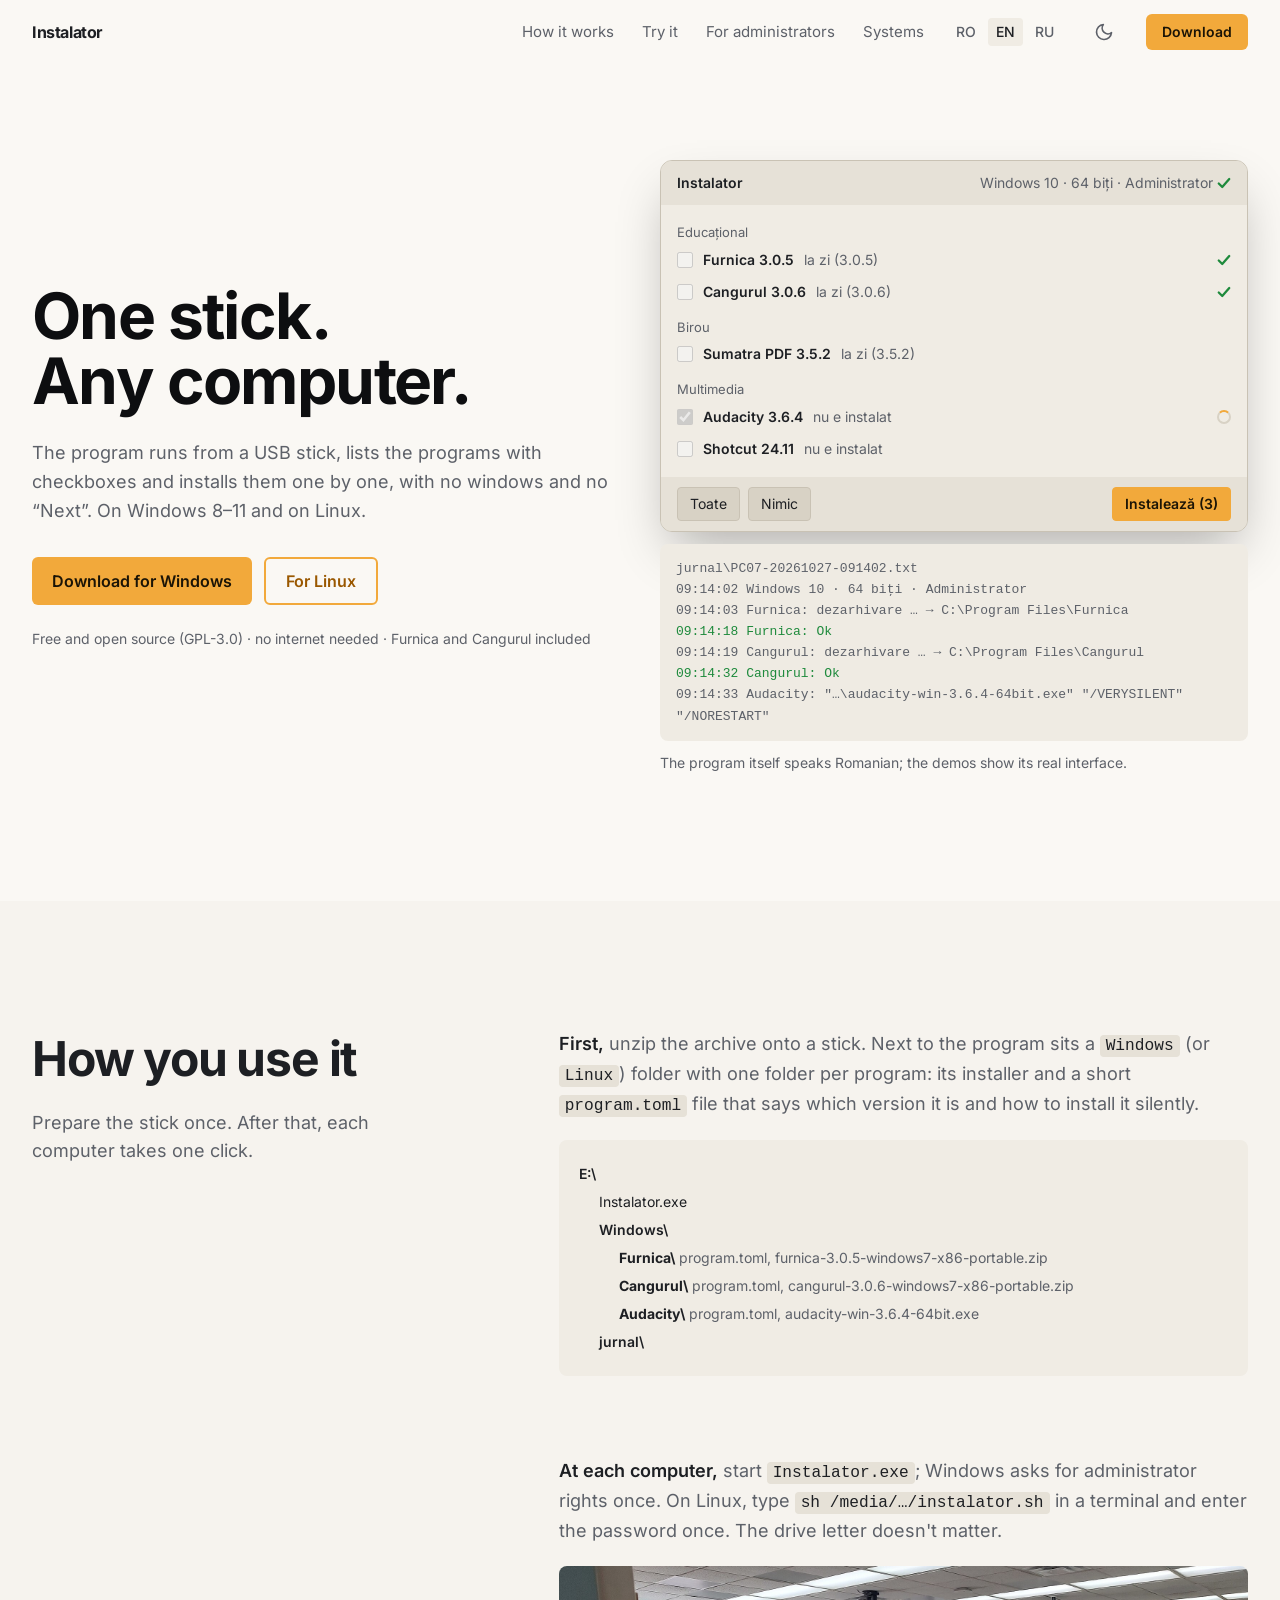
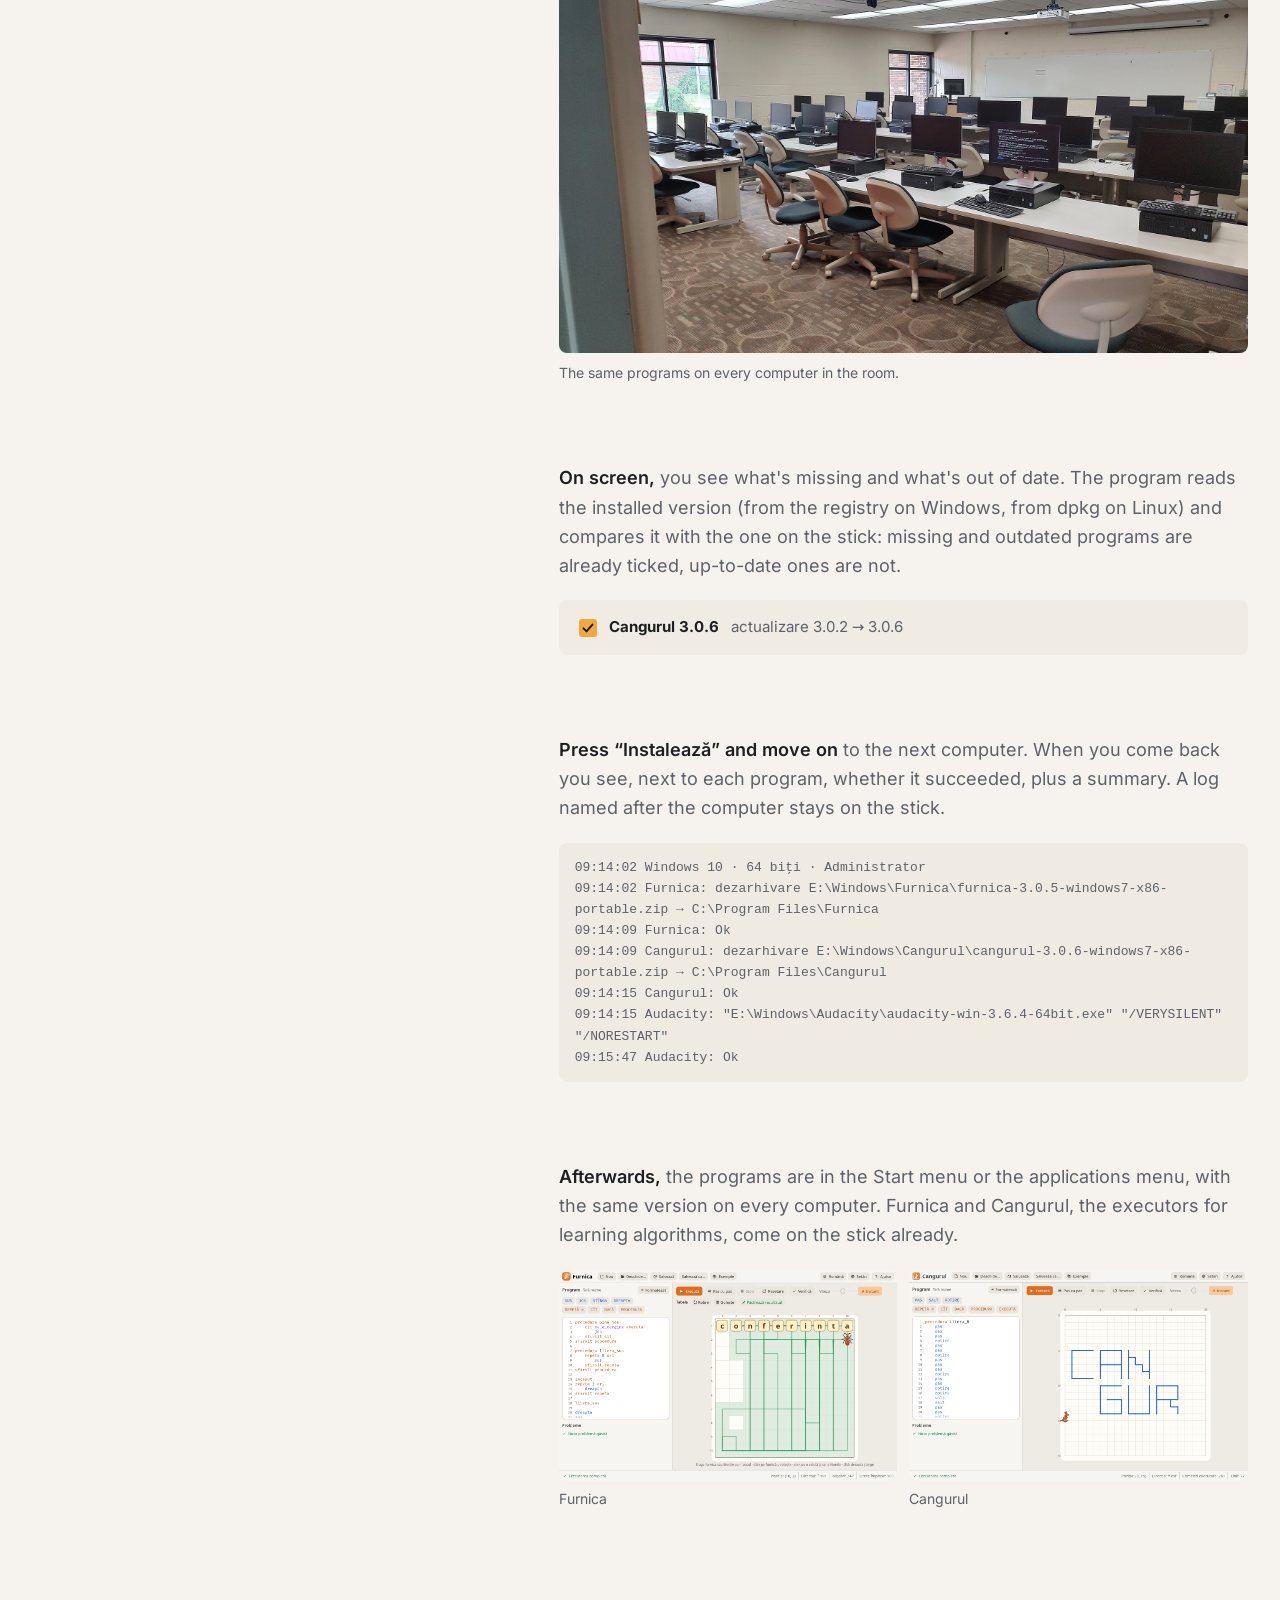
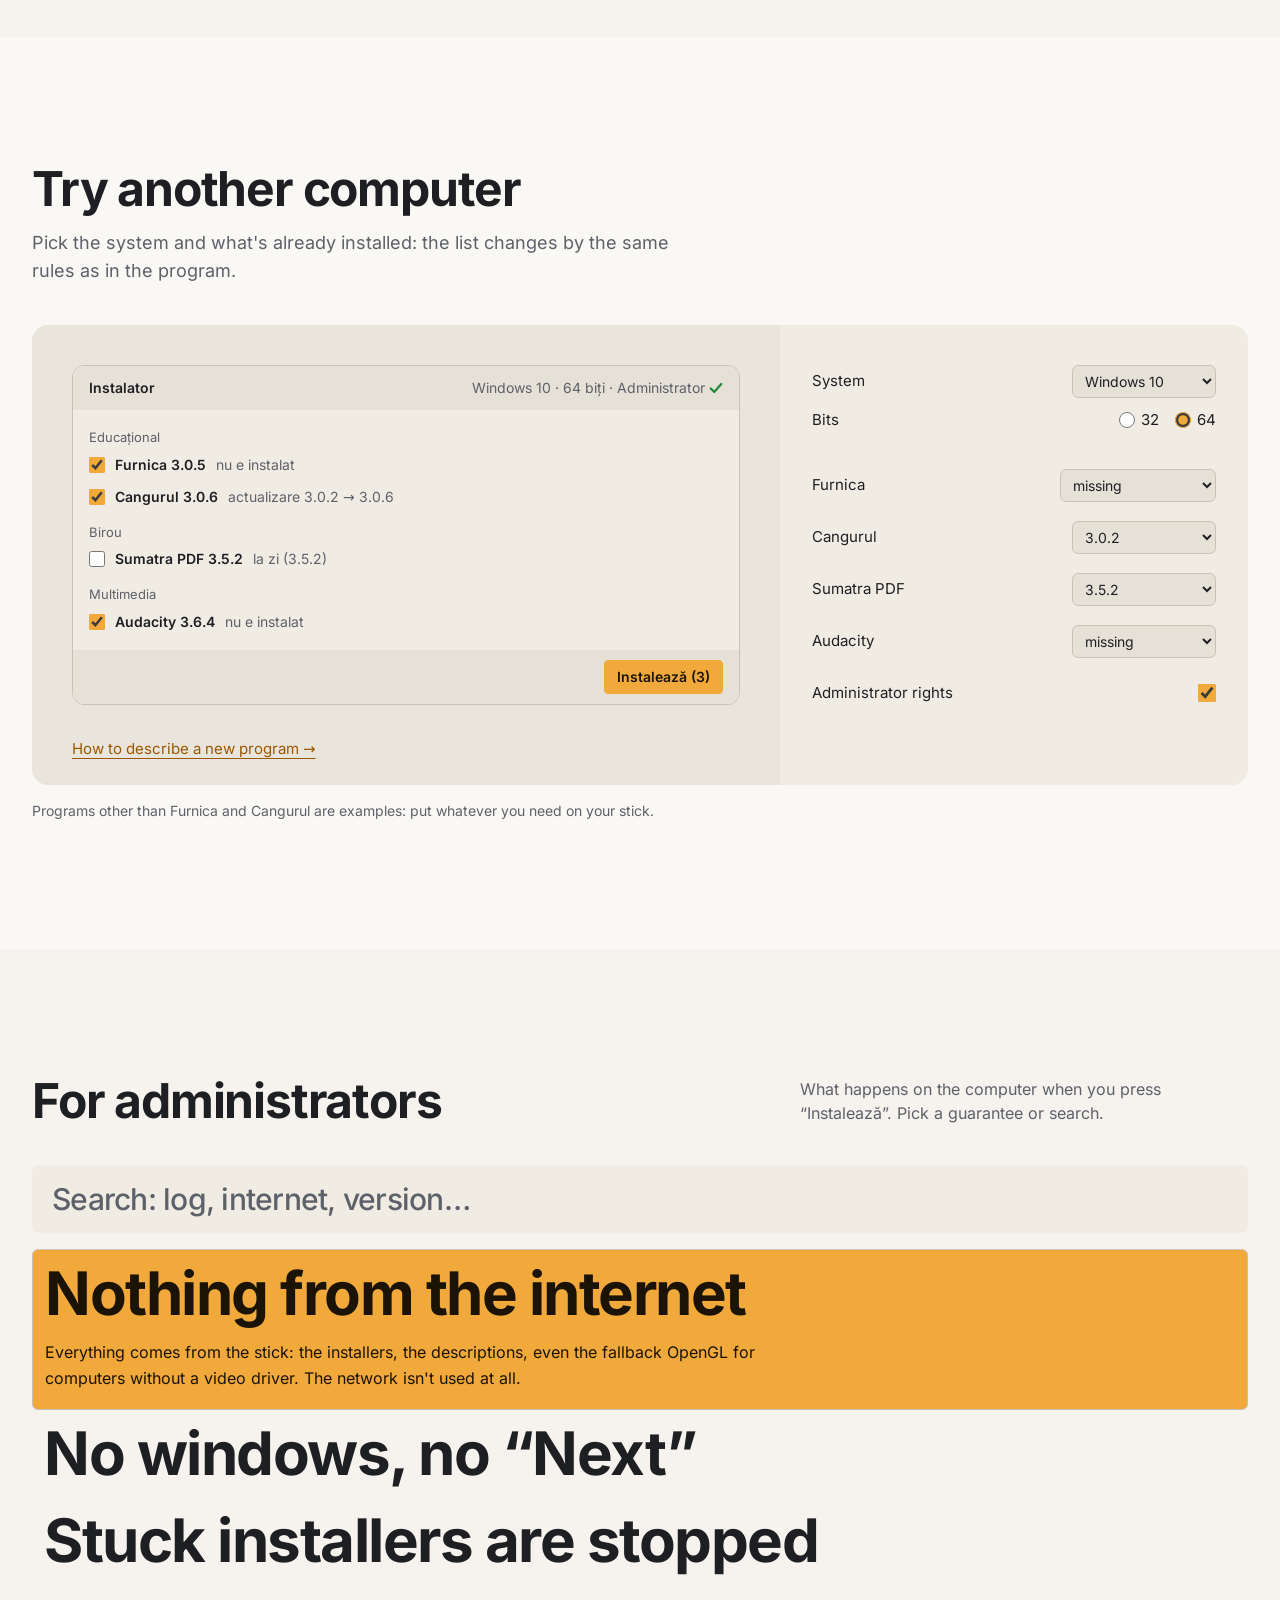
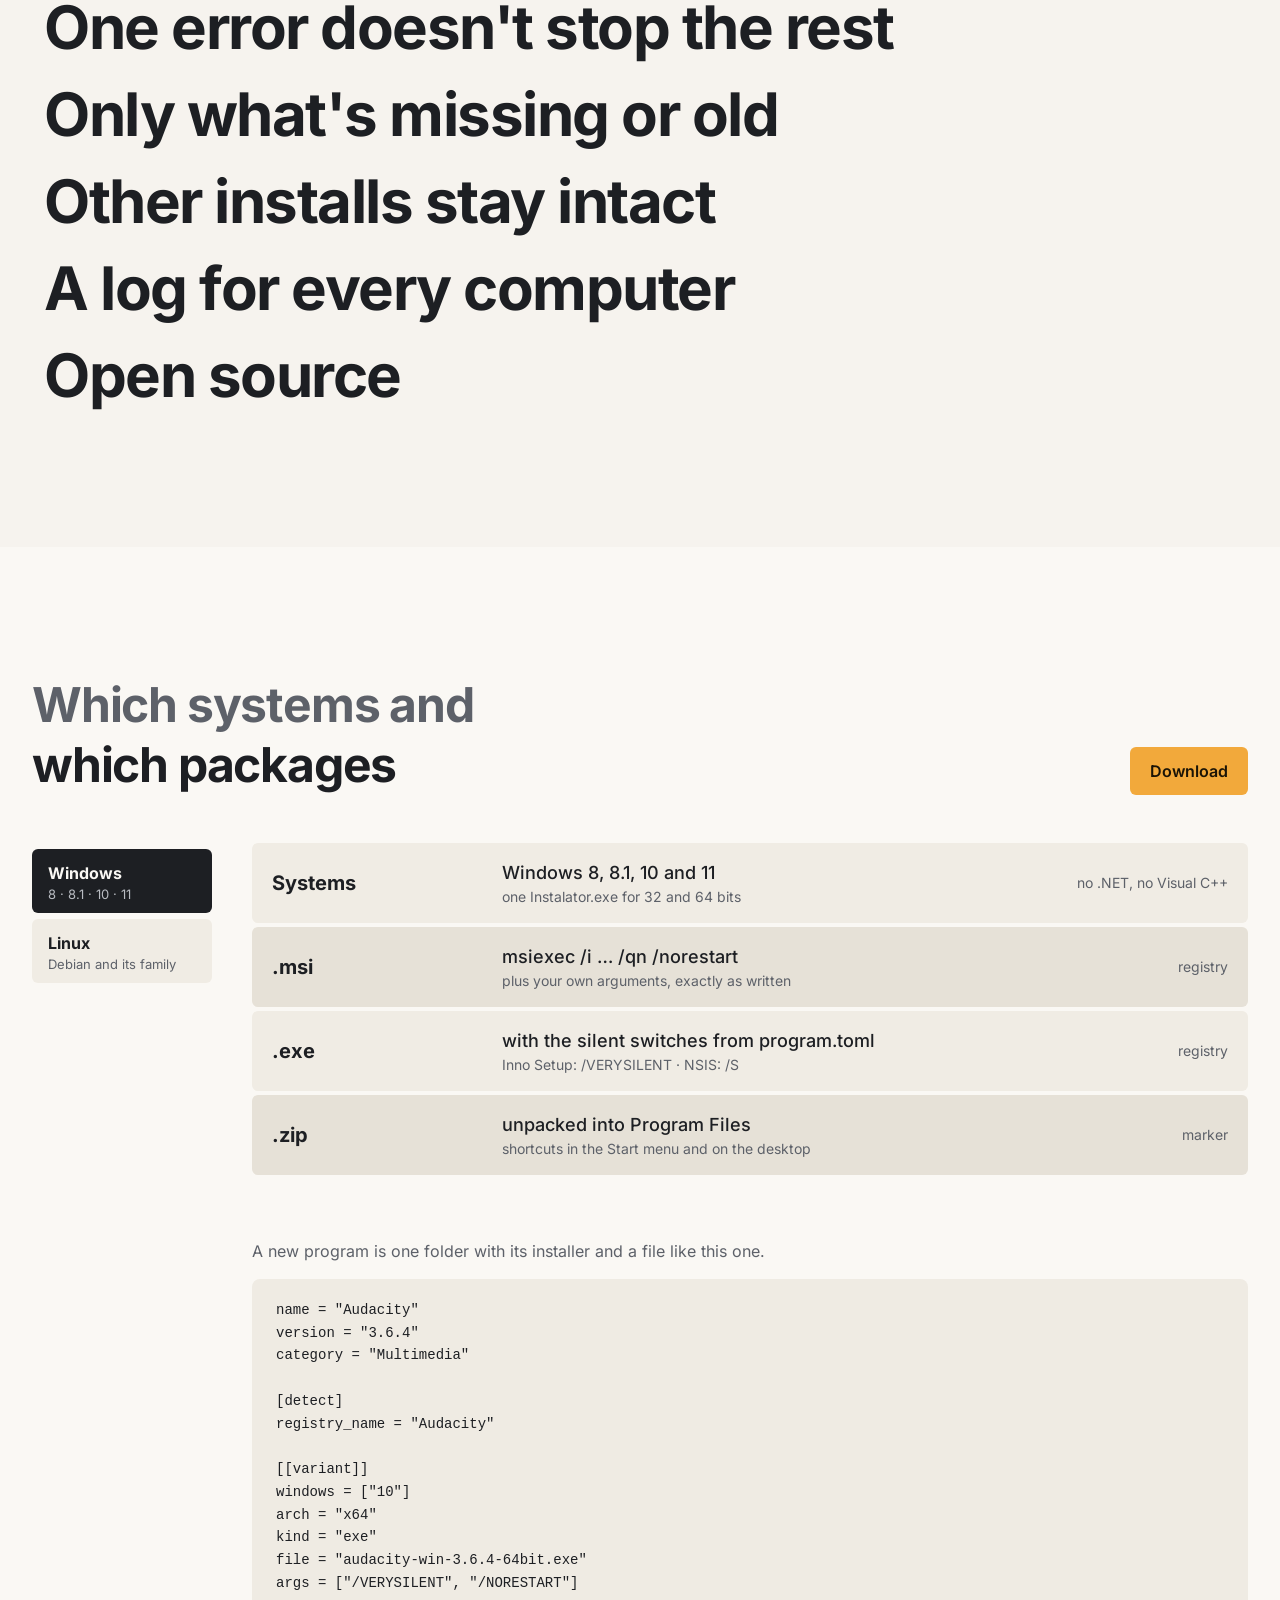
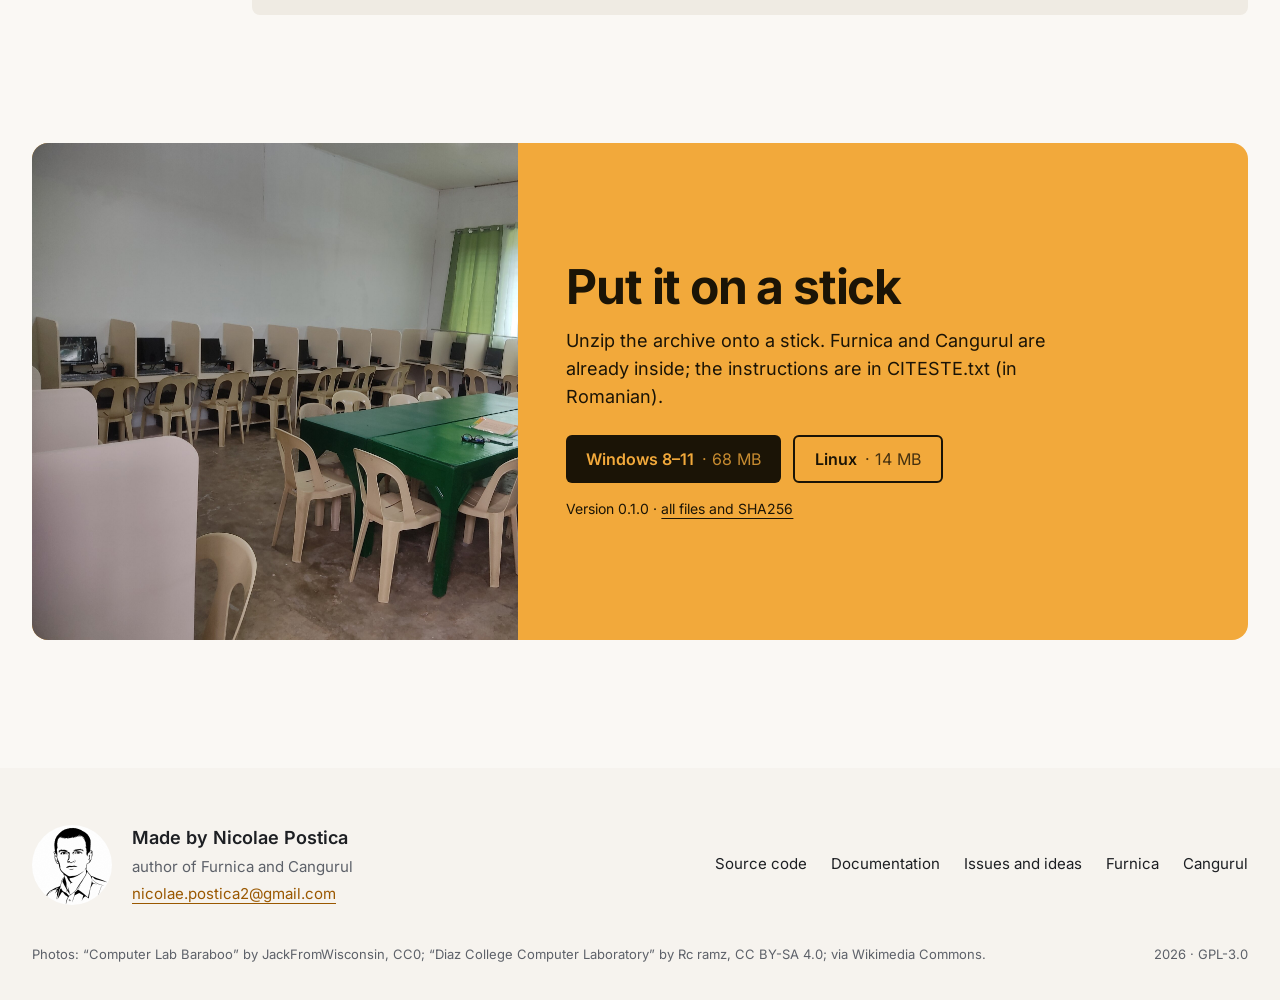
==== commit 3f9b3285: "numele programului devine Instalator, fără mențiuni ale școlii" ====
--- a/site/en/index.html
+++ b/site/en/index.html
@@ -3,10 +3,10 @@
 <head>
 <meta charset="utf-8">
 <meta name="viewport" content="width=device-width, initial-scale=1">
-<title>Instalator școală: the whole computer lab from one USB stick</title>
+<title>Instalator: every computer from one USB stick</title>
 <meta name="description" content="Runs from a USB stick and silently installs the ticked programs one by one: on Windows 8–11 and on Ubuntu, Linux Mint, Q4OS, antiX. Free, GPL-3.0.">
-<meta property="og:title" content="Instalator școală">
-<meta property="og:description" content="One stick. The whole lab. Silent installs on Windows and Linux.">
+<meta property="og:title" content="Instalator">
+<meta property="og:description" content="One stick. Any computer. Silent installs on Windows and Linux.">
 <meta property="og:image" content="https://nazdravan.github.io/installer/assets/laborator.jpg">
 <link rel="alternate" hreflang="ro" href="https://nazdravan.github.io/installer/">
 <link rel="alternate" hreflang="en" href="https://nazdravan.github.io/installer/en/">
@@ -27,7 +27,7 @@
 
 <header class="sticky top-0 z-20 bg-ground/95">
   <div class="container-page flex h-16 items-center gap-6">
-    <a class="font-bold tracking-tight" href="../">Instalator școală</a>
+    <a class="font-bold tracking-tight" href="../">Instalator</a>
     <nav class="ml-auto hidden gap-7 text-[15px] text-muted lg:flex" aria-label="Sections">
       <a class="transition-colors hover:text-ink" href="#cum">How it works</a>
       <a class="transition-colors hover:text-ink" href="#incearca">Try it</a>
@@ -52,7 +52,7 @@
 <!-- Antet: textul la stânga, fereastra programului lucrând la dreapta. -->
 <section class="container-page grid items-center gap-12 pt-14 pb-24 lg:grid-cols-12 lg:gap-10 lg:pt-24 lg:pb-32" aria-labelledby="titlu">
   <div class="animate-rise lg:col-span-6">
-    <h1 id="titlu" class="text-5xl leading-[1.02] font-bold tracking-tight text-strong sm:text-6xl xl:text-[4.25rem]">One stick.<br>The whole lab.</h1>
+    <h1 id="titlu" class="text-[2.5rem] leading-[1.02] font-bold tracking-tight text-strong sm:text-6xl lg:text-[3.4rem] xl:text-[4rem]">One stick.<br>Any computer.</h1>
     <p class="mt-6 max-w-xl text-lg leading-relaxed text-muted">The program runs from a USB stick, lists the programs with checkboxes and installs them one by one, with no windows and no “Next”. On Windows 8–11 and on Linux.</p>
     <div class="mt-8 flex flex-wrap gap-3">
       <a class="btn" href="#descarca">Download for Windows</a>
@@ -63,7 +63,7 @@
 
   <div class="grid animate-rise gap-3 [animation-delay:.1s] lg:col-span-6">
     <div class="app" data-ui id="hero-app" aria-label="The installer window, demo">
-      <div class="app-titlebar"><span>Instalator școală</span><span class="app-sys">Windows 10 · 64 biți · Administrator <i class="ic ok" role="img" aria-label="✓"></i></span></div>
+      <div class="app-titlebar"><span>Instalator</span><span class="app-sys">Windows 10 · 64 biți · Administrator <i class="ic ok" role="img" aria-label="✓"></i></span></div>
       <div class="app-list">
         <div class="app-cat">Educațional</div>
         <label class="app-row"><input type="checkbox" checked data-name="Furnica"> <b>Furnica 3.0.5</b> <span class="st">nu e instalat</span> <span class="res"></span></label>
@@ -81,7 +81,7 @@
         <button type="button" class="app-btn app-primary" data-act="install">Instalează (3)</button>
       </div>
     </div>
-    <pre class="journal" id="hero-journal" aria-label="The log on the stick"><code>jurnal\LAB-PC07-20261027-091402.txt
+    <pre class="journal" id="hero-journal" aria-label="The log on the stick"><code>jurnal\PC07-20261027-091402.txt
 09:14:02 Windows 10 · 64 biți · Administrator</code></pre>
     <p class="text-sm text-muted">The program itself speaks Romanian; the demos show its real interface.</p>
   </div>
@@ -92,12 +92,12 @@
   <div class="container-page grid gap-12 lg:grid-cols-12">
     <div class="lg:col-span-4">
       <h2 id="cum-t" class="text-4xl leading-tight font-bold tracking-tight lg:text-5xl">How you use it</h2>
-      <p class="mt-5 max-w-sm text-lg text-muted">Prepare the stick once, at home. In the lab, each computer takes one click.</p>
+      <p class="mt-5 max-w-sm text-lg text-muted">Prepare the stick once. After that, each computer takes one click.</p>
     </div>
 
     <div class="grid gap-20 lg:col-span-7 lg:col-start-6">
       <div class="reveal grid gap-5">
-        <p class="step"><b>At home,</b> unzip the archive onto a stick. Next to the program sits a <code>Windows</code> (or <code>Linux</code>) folder with one folder per program: its installer and a short <code>program.toml</code> file that says which version it is and how to install it silently.</p>
+        <p class="step"><b>First,</b> unzip the archive onto a stick. Next to the program sits a <code>Windows</code> (or <code>Linux</code>) folder with one folder per program: its installer and a short <code>program.toml</code> file that says which version it is and how to install it silently.</p>
         <div class="rounded-lg bg-panel p-5 text-sm leading-loose" data-ui>
           <div class="font-semibold">E:\</div>
           <div class="pl-5">Instalator.exe</div>
@@ -110,10 +110,10 @@
       </div>
 
       <div class="reveal grid gap-5">
-        <p class="step"><b>In the lab,</b> start <code>Instalator.exe</code>; Windows asks for administrator rights once. On Linux, type <code>sh /media/…/instalator.sh</code> in a terminal and enter the password once. The drive letter doesn't matter.</p>
+        <p class="step"><b>At each computer,</b> start <code>Instalator.exe</code>; Windows asks for administrator rights once. On Linux, type <code>sh /media/…/instalator.sh</code> in a terminal and enter the password once. The drive letter doesn't matter.</p>
         <figure>
-          <img class="aspect-video w-full rounded-lg object-cover" src="../assets/laborator.jpg" width="1920" height="1440" alt="A computer lab with rows of computers and empty chairs" loading="lazy">
-          <figcaption class="mt-2.5 text-sm text-muted">An ordinary lab: the same programs on every desk.</figcaption>
+          <img class="aspect-video w-full rounded-lg object-cover" src="../assets/laborator.jpg" width="1920" height="1440" alt="A room with rows of computers and empty chairs" loading="lazy">
+          <figcaption class="mt-2.5 text-sm text-muted">The same programs on every computer in the room.</figcaption>
         </figure>
       </div>
 
@@ -137,7 +137,7 @@
       </div>
 
       <div class="reveal grid gap-5">
-        <p class="step"><b>Next lesson,</b> students find the programs in the Start menu or the applications menu, with the same version on every computer. Furnica and Cangurul, the executors for learning algorithms, come on the stick already.</p>
+        <p class="step"><b>Afterwards,</b> the programs are in the Start menu or the applications menu, with the same version on every computer. Furnica and Cangurul, the executors for learning algorithms, come on the stick already.</p>
         <div class="grid grid-cols-2 gap-3">
           <figure><img class="aspect-[16/10] w-full rounded-lg object-cover object-left-top" src="../assets/furnica.png" width="1280" height="800" alt="Furnica: the letter grid and the command editor" loading="lazy"><figcaption class="mt-2 text-sm text-muted">Furnica</figcaption></figure>
           <figure><img class="aspect-[16/10] w-full rounded-lg object-cover object-left-top" src="../assets/cangurul.png" width="1280" height="800" alt="Cangurul: the field where the kangaroo draws lines" loading="lazy"><figcaption class="mt-2 text-sm text-muted">Cangurul</figcaption></figure>
@@ -157,7 +157,7 @@
     <div class="panel relative mt-10 grid grid-cols-1 overflow-hidden rounded-2xl bg-panel lg:grid-cols-[1.6fr_1fr]">
       <div class="min-w-0 bg-panel-2/60 p-4 pb-6 sm:p-8 lg:p-10 lg:pb-20">
         <div class="app shadow-none" data-ui>
-          <div class="app-titlebar"><span>Instalator școală</span><span class="app-sys" id="sim-sys">Windows 10 · 64 biți · Administrator</span></div>
+          <div class="app-titlebar"><span>Instalator</span><span class="app-sys" id="sim-sys">Windows 10 · 64 biți · Administrator</span></div>
           <div class="app-list" id="sim-list"></div>
           <div class="app-foot"><span class="app-summary"></span><span class="app-btn app-primary" id="sim-count">Instalează (0)</span></div>
         </div>
@@ -271,7 +271,7 @@
 <section id="descarca" class="pb-24 lg:pb-32" aria-labelledby="descarca-t">
   <div class="container-page">
     <div class="grid overflow-hidden rounded-2xl bg-amber text-amber-ink md:grid-cols-[2fr_3fr]">
-      <img class="h-56 w-full object-cover md:h-full" src="../assets/laborator-2.jpg" width="1920" height="1964" alt="A school computer lab with computers in wooden booths" loading="lazy">
+      <img class="h-56 w-full object-cover md:h-full" src="../assets/laborator-2.jpg" width="1920" height="1964" alt="A room with computers in wooden booths" loading="lazy">
       <div class="flex flex-col justify-center gap-4 p-8 sm:p-12">
         <h2 id="descarca-t" class="text-4xl font-bold tracking-tight lg:text-5xl">Put it on a stick</h2>
         <p class="max-w-lg text-lg">Unzip the archive onto a stick. Furnica and Cangurul are already inside; the instructions are in CITESTE.txt (in Romanian).</p>
--- a/site/style.css
+++ b/site/style.css
@@ -1,2 +1,2 @@
 /*! tailwindcss v4.3.3 | MIT License | https://tailwindcss.com */
-@layer properties{@supports (((-webkit-hyphens:none)) and (not (margin-trim:inline))) or ((-moz-orient:inline) and (not (color:rgb(from red r g b)))){*,:before,:after,::backdrop{--tw-border-style:solid;--tw-leading:initial;--tw-font-weight:initial;--tw-tracking:initial;--tw-shadow:0 0 #0000;--tw-shadow-color:initial;--tw-shadow-alpha:100%;--tw-inset-shadow:0 0 #0000;--tw-inset-shadow-color:initial;--tw-inset-shadow-alpha:100%;--tw-ring-color:initial;--tw-ring-shadow:0 0 #0000;--tw-inset-ring-color:initial;--tw-inset-ring-shadow:0 0 #0000;--tw-ring-inset:initial;--tw-ring-offset-width:0px;--tw-ring-offset-color:#fff;--tw-ring-offset-shadow:0 0 #0000;--tw-translate-x:0;--tw-translate-y:0;--tw-translate-z:0;--tw-outline-style:solid;--tw-scale-x:1;--tw-scale-y:1;--tw-scale-z:1}}}@layer theme{:root,:host{--color-black:#000;--spacing:.25rem;--container-sm:24rem;--container-md:28rem;--container-lg:32rem;--container-xl:36rem;--container-2xl:42rem;--container-3xl:48rem;--container-7xl:80rem;--text-xs:.75rem;--text-xs--line-height:calc(1 / .75);--text-sm:.875rem;--text-sm--line-height:calc(1.25 / .875);--text-base:1rem;--text-base--line-height:calc(1.5 / 1);--text-lg:1.125rem;--text-lg--line-height:calc(1.75 / 1.125);--text-xl:1.25rem;--text-xl--line-height:calc(1.75 / 1.25);--text-3xl:1.875rem;--text-3xl--line-height:calc(2.25 / 1.875);--text-4xl:2.25rem;--text-4xl--line-height:calc(2.5 / 2.25);--text-5xl:3rem;--text-5xl--line-height:1;--text-6xl:3.75rem;--text-6xl--line-height:1;--font-weight-normal:400;--font-weight-medium:500;--font-weight-semibold:600;--font-weight-bold:700;--tracking-tight:-.025em;--leading-tight:1.25;--leading-relaxed:1.625;--leading-loose:2;--radius-md:.375rem;--radius-lg:.5rem;--radius-xl:.75rem;--radius-2xl:1rem;--aspect-video:16 / 9;--default-transition-duration:.15s;--default-transition-timing-function:cubic-bezier(.4, 0, .2, 1);--default-font-family:"Inter", ui-sans-serif, system-ui, sans-serif;--default-mono-font-family:ui-monospace, "Cascadia Mono", Consolas, monospace}}@layer base{*,:after,:before,::backdrop{box-sizing:border-box;border:0 solid;margin:0;padding:0}::file-selector-button{box-sizing:border-box;border:0 solid;margin:0;padding:0}html,:host{-webkit-text-size-adjust:100%;tab-size:4;line-height:1.5;font-family:var(--default-font-family,-apple-system, BlinkMacSystemFont, "Segoe UI", Roboto, "Helvetica Neue", "Noto Sans", Arial, sans-serif, "Apple Color Emoji", "Segoe UI Emoji", "Segoe UI Symbol", "Noto Color Emoji");font-feature-settings:var(--default-font-feature-settings,normal);font-variation-settings:var(--default-font-variation-settings,normal);-webkit-tap-highlight-color:transparent}hr{height:0;color:inherit;border-top-width:1px}abbr:where([title]){-webkit-text-decoration:underline dotted;text-decoration:underline dotted}h1,h2,h3,h4,h5,h6{font-size:inherit;font-weight:inherit}a{color:inherit;-webkit-text-decoration:inherit;-webkit-text-decoration:inherit;-webkit-text-decoration:inherit;text-decoration:inherit}b,strong{font-weight:bolder}code,kbd,samp,pre{font-family:var(--default-mono-font-family,ui-monospace, SFMono-Regular, Menlo, Monaco, Consolas, "Liberation Mono", "Courier New", monospace);font-feature-settings:var(--default-mono-font-feature-settings,normal);font-variation-settings:var(--default-mono-font-variation-settings,normal);font-size:1em}small{font-size:80%}sub,sup{vertical-align:baseline;font-size:75%;line-height:0;position:relative}sub{bottom:-.25em}sup{top:-.5em}table{text-indent:0;border-color:inherit;border-collapse:collapse}:-moz-focusring:where(:not(iframe)){outline:auto}progress{vertical-align:baseline}summary{display:list-item}ol,ul,menu{list-style:none}img,svg,video,canvas,audio,iframe,embed,object{vertical-align:middle;display:block}img,video{max-width:100%;height:auto}button,input,select,optgroup,textarea{font:inherit;font-feature-settings:inherit;font-variation-settings:inherit;letter-spacing:inherit;color:inherit;opacity:1;background-color:#0000;border-radius:0}::file-selector-button{font:inherit;font-feature-settings:inherit;font-variation-settings:inherit;letter-spacing:inherit;color:inherit;opacity:1;background-color:#0000;border-radius:0}:where(select:is([multiple],[size])) optgroup{font-weight:bolder}:where(select:is([multiple],[size])) optgroup option{padding-inline-start:20px}::file-selector-button{margin-inline-end:4px}::placeholder{opacity:1}@supports (not ((-webkit-appearance:-apple-pay-button))) or (contain-intrinsic-size:1px){::placeholder{color:currentColor}@supports (color:color-mix(in lab, red, red)){::placeholder{color:color-mix(in oklab, currentcolor 50%, transparent)}}}textarea{resize:vertical}::-webkit-search-decoration{-webkit-appearance:none}::-webkit-date-and-time-value{min-height:1lh;text-align:inherit}::-webkit-datetime-edit{display:inline-flex}::-webkit-datetime-edit-fields-wrapper{padding:0}::-webkit-datetime-edit{padding-block:0}::-webkit-datetime-edit-year-field{padding-block:0}::-webkit-datetime-edit-month-field{padding-block:0}::-webkit-datetime-edit-day-field{padding-block:0}::-webkit-datetime-edit-hour-field{padding-block:0}::-webkit-datetime-edit-minute-field{padding-block:0}::-webkit-datetime-edit-second-field{padding-block:0}::-webkit-datetime-edit-millisecond-field{padding-block:0}::-webkit-datetime-edit-meridiem-field{padding-block:0}::-webkit-calendar-picker-indicator{line-height:1}:-moz-ui-invalid{box-shadow:none}button,input:where([type=button],[type=reset],[type=submit]){appearance:button}::file-selector-button{appearance:button}::-webkit-inner-spin-button{height:auto}::-webkit-outer-spin-button{height:auto}[hidden]:where(:not([hidden=until-found])){display:none!important}html{scroll-behavior:smooth}body{background-color:var(--ground);color:var(--ink);-webkit-font-smoothing:antialiased;-moz-osx-font-smoothing:grayscale;font-family:Inter,ui-sans-serif,system-ui,sans-serif}:focus-visible{outline-style:var(--tw-outline-style);outline-offset:3px;outline-width:2px;outline-color:#f2a93b}::selection{color:#1b1406;background-color:#f2a93b}[hidden]{display:none!important}p:empty{display:none}}@layer components{.container-page{width:100%;max-width:var(--container-7xl);padding-inline:calc(var(--spacing) * 4);margin-inline:auto}@media (min-width:40rem){.container-page{padding-inline:calc(var(--spacing) * 6)}}@media (min-width:64rem){.container-page{padding-inline:calc(var(--spacing) * 8)}}.btn{justify-content:center;align-items:center;gap:calc(var(--spacing) * 2);border-radius:var(--radius-md);padding-inline:calc(var(--spacing) * 5);padding-block:calc(var(--spacing) * 3);--tw-font-weight:var(--font-weight-semibold);font-weight:var(--font-weight-semibold);color:#1b1406;transition-property:color,background-color,border-color,outline-color,text-decoration-color,fill,stroke,--tw-gradient-from,--tw-gradient-via,--tw-gradient-to,opacity,box-shadow,transform,translate,scale,rotate,filter,-webkit-backdrop-filter,backdrop-filter,display,content-visibility,overlay,pointer-events;transition-timing-function:var(--tw-ease,var(--default-transition-timing-function));transition-duration:var(--tw-duration,var(--default-transition-duration));background-color:#f2a93b;display:inline-flex}@media (hover:hover){.btn:hover{--tw-translate-y:-1px;translate:var(--tw-translate-x) var(--tw-translate-y);background-color:#ffbc57}}.btn:active{--tw-translate-y:1px;translate:var(--tw-translate-x) var(--tw-translate-y)}.btn-outline{justify-content:center;align-items:center;gap:calc(var(--spacing) * 2);border-radius:var(--radius-md);border-style:var(--tw-border-style);padding-inline:calc(var(--spacing) * 5);padding-block:calc(var(--spacing) * 2.5);--tw-font-weight:var(--font-weight-semibold);font-weight:var(--font-weight-semibold);color:var(--amber-text);transition-property:color,background-color,border-color,outline-color,text-decoration-color,fill,stroke,--tw-gradient-from,--tw-gradient-via,--tw-gradient-to,opacity,box-shadow,transform,translate,scale,rotate,filter,-webkit-backdrop-filter,backdrop-filter,display,content-visibility,overlay,pointer-events;transition-timing-function:var(--tw-ease,var(--default-transition-timing-function));transition-duration:var(--tw-duration,var(--default-transition-duration));border-width:2px;border-color:#f2a93b;display:inline-flex}@media (hover:hover){.btn-outline:hover{background-color:oklab(78.709% .0429471 .140651/.1)}}.link{color:var(--amber-text);text-underline-offset:4px;text-decoration-line:underline}.lang{padding-inline:calc(var(--spacing) * 2);padding-block:var(--spacing);--tw-font-weight:var(--font-weight-medium);font-weight:var(--font-weight-medium);color:var(--muted);transition-property:color,background-color,border-color,outline-color,text-decoration-color,fill,stroke,--tw-gradient-from,--tw-gradient-via,--tw-gradient-to;transition-timing-function:var(--tw-ease,var(--default-transition-timing-function));transition-duration:var(--tw-duration,var(--default-transition-duration));border-radius:.25rem}@media (hover:hover){.lang:hover{background-color:var(--panel);color:var(--ink)}}.lang[aria-current=page]{background-color:var(--panel);color:var(--ink)}.step{font-size:var(--text-lg);line-height:var(--tw-leading,var(--text-lg--line-height));--tw-leading:var(--leading-relaxed);line-height:var(--leading-relaxed);color:var(--muted)}.step b{--tw-font-weight:var(--font-weight-semibold);font-weight:var(--font-weight-semibold);color:var(--ink)}.step code{background-color:var(--panel-2);padding-inline:calc(var(--spacing) * 1.5);padding-block:calc(var(--spacing) * .5);color:var(--ink);border-radius:.25rem;font-family:ui-monospace,Cascadia Mono,Consolas,monospace;font-size:.9em}.ctl{min-height:calc(var(--spacing) * 12);justify-content:space-between;align-items:center;gap:calc(var(--spacing) * 3);display:flex}.sel{min-width:calc(var(--spacing) * 36);border-radius:var(--radius-md);border-style:var(--tw-border-style);border-width:1px;border-color:var(--edge);background-color:var(--panel-2);padding-inline:calc(var(--spacing) * 2);padding-block:calc(var(--spacing) * 1.5);font-size:var(--text-sm);line-height:var(--tw-leading,var(--text-sm--line-height))}.band{align-items:center;gap:var(--spacing);border-radius:var(--radius-md);padding-inline:calc(var(--spacing) * 5);padding-block:calc(var(--spacing) * 4);display:grid}@media (min-width:48rem){.band{gap:calc(var(--spacing) * 5);grid-template-columns:22% 1fr auto}}.band small{font-size:var(--text-sm);line-height:var(--tw-leading,var(--text-sm--line-height));--tw-font-weight:var(--font-weight-normal);font-weight:var(--font-weight-normal);color:var(--muted)}.g-name{font-size:var(--text-3xl);line-height:var(--tw-leading,var(--text-3xl--line-height));--tw-leading:var(--leading-tight);line-height:var(--leading-tight);--tw-font-weight:var(--font-weight-bold);font-weight:var(--font-weight-bold);--tw-tracking:var(--tracking-tight);letter-spacing:var(--tracking-tight);display:block}@media (min-width:40rem){.g-name{font-size:var(--text-5xl);line-height:var(--tw-leading,var(--text-5xl--line-height))}}@media (min-width:64rem){.g-name{font-size:var(--text-6xl);line-height:var(--tw-leading,var(--text-6xl--line-height))}}:root[data-theme=light] .theme-sun,:root:not([data-theme=light]) .theme-moon{display:none}.app{border-radius:var(--radius-xl);border-style:var(--tw-border-style);border-width:1px;border-color:var(--edge);background-color:var(--panel);font-size:var(--text-sm);line-height:var(--tw-leading,var(--text-sm--line-height));--tw-shadow:0 25px 50px -12px var(--tw-shadow-color,#00000040);box-shadow:var(--tw-inset-shadow), var(--tw-inset-ring-shadow), var(--tw-ring-offset-shadow), var(--tw-ring-shadow), var(--tw-shadow);--tw-shadow-color:#0000004d;overflow:hidden}@supports (color:color-mix(in lab, red, red)){.app{--tw-shadow-color:color-mix(in oklab, color-mix(in oklab, var(--color-black) 30%, transparent) var(--tw-shadow-alpha), transparent)}}.app-titlebar{justify-content:space-between;gap:calc(var(--spacing) * 3);background-color:var(--panel-2);padding-inline:calc(var(--spacing) * 4);padding-block:calc(var(--spacing) * 3);--tw-font-weight:var(--font-weight-semibold);font-weight:var(--font-weight-semibold);display:flex}.app-sys{text-overflow:ellipsis;white-space:nowrap;--tw-font-weight:var(--font-weight-normal);font-weight:var(--font-weight-normal);color:var(--muted);overflow:hidden}.app-list{min-height:calc(var(--spacing) * 56);padding-inline:calc(var(--spacing) * 4);padding-top:calc(var(--spacing) * 2);padding-bottom:calc(var(--spacing) * 3);position:relative}.app-cat{margin-top:calc(var(--spacing) * 2.5);margin-bottom:calc(var(--spacing) * .5);color:var(--muted);font-size:13px}.app-row{margin-inline:calc(var(--spacing) * -2);cursor:pointer;align-items:center;column-gap:calc(var(--spacing) * 2.5);padding-inline:calc(var(--spacing) * 2);padding-block:calc(var(--spacing) * 1.5);transition-property:color,background-color,border-color,outline-color,text-decoration-color,fill,stroke,--tw-gradient-from,--tw-gradient-via,--tw-gradient-to;transition-timing-function:var(--tw-ease,var(--default-transition-timing-function));transition-duration:var(--tw-duration,var(--default-transition-duration));border-radius:.25rem;flex-wrap:wrap;display:flex}@media (hover:hover){.app-row:hover{background-color:var(--panel-2)}}@media (min-width:40rem){.app-row{flex-wrap:nowrap}}.app-row b{--tw-font-weight:var(--font-weight-semibold);font-weight:var(--font-weight-semibold);white-space:nowrap}.app-row .st{padding-left:calc(var(--spacing) * 6.5);color:var(--muted);flex-basis:100%}@media (min-width:40rem){.app-row .st{flex-basis:auto;padding-left:0}}.app-row .res{right:calc(var(--spacing) * 4);--tw-font-weight:var(--font-weight-bold);font-weight:var(--font-weight-bold);white-space:nowrap;position:absolute}@media (min-width:40rem){.app-row .res{margin-left:auto;position:static}}.app-row input{width:calc(var(--spacing) * 4);height:calc(var(--spacing) * 4);accent-color:#f2a93b;margin:0}.app-row.off{cursor:default}.app-row.off b{color:var(--muted)}.app-row.bad .st{color:var(--err)}.app-foot{align-items:center;gap:calc(var(--spacing) * 2);background-color:var(--panel-2);padding-inline:calc(var(--spacing) * 4);padding-block:calc(var(--spacing) * 2.5);display:flex}.app-summary{color:var(--muted);margin-left:auto}.app-btn{cursor:pointer;border-style:var(--tw-border-style);border-width:1px;border-color:var(--edge);background-color:var(--panel-3);padding-inline:calc(var(--spacing) * 3);padding-block:calc(var(--spacing) * 1.5);transition-property:color,background-color,border-color,outline-color,text-decoration-color,fill,stroke,--tw-gradient-from,--tw-gradient-via,--tw-gradient-to,opacity,box-shadow,transform,translate,scale,rotate,filter,-webkit-backdrop-filter,backdrop-filter,display,content-visibility,overlay,pointer-events;transition-timing-function:var(--tw-ease,var(--default-transition-timing-function));transition-duration:var(--tw-duration,var(--default-transition-duration));border-radius:.25rem}@media (hover:hover){.app-btn:hover{background-color:var(--panel-2)}}.app-btn:active{--tw-scale-x:95%;--tw-scale-y:95%;--tw-scale-z:95%;scale:var(--tw-scale-x) var(--tw-scale-y)}.app-btn:disabled{cursor:default;opacity:.45}.app-primary{--tw-font-weight:var(--font-weight-semibold);font-weight:var(--font-weight-semibold);color:#1b1406;background-color:#f2a93b;border-color:#f2a93b}@media (hover:hover){.app-primary:hover{background-color:#ffbc57}}.spin{width:calc(var(--spacing) * 3.5);height:calc(var(--spacing) * 3.5);border-style:var(--tw-border-style);border-width:2px;border-color:var(--panel-3);vertical-align:-2px;border-top-color:#f2a93b;border-radius:3.40282e38px;animation:.8s linear infinite spin;display:inline-block}.journal{border-radius:var(--radius-lg);background-color:var(--sunk);min-height:7.4em;padding-inline:calc(var(--spacing) * 4);padding-block:calc(var(--spacing) * 3.5);--tw-leading:var(--leading-relaxed);font-family:ui-monospace,Cascadia Mono,Consolas,monospace;font-size:13px;line-height:var(--leading-relaxed);white-space:pre-wrap;color:var(--muted);margin:0;overflow-x:auto}.journal .ok{color:var(--ok)}.ic{vertical-align:-.15em;--m:url("data:image/svg+xml,%3Csvg xmlns='http://www.w3.org/2000/svg' viewBox='0 0 16 16'%3E%3Cpath d='M2 8.5l4 4 8-9' fill='none' stroke='black' stroke-width='2.6' stroke-linecap='round' stroke-linejoin='round'/%3E%3C/svg%3E");width:1em;height:1em;-webkit-mask:var(--m) center / contain no-repeat;-webkit-mask:var(--m) center / contain no-repeat;-webkit-mask:var(--m) center / contain no-repeat;mask:var(--m) center / contain no-repeat;background-color:currentColor;display:inline-block}.ic.ok{color:var(--ok)}.ic.err{color:var(--err);--m:url("data:image/svg+xml,%3Csvg xmlns='http://www.w3.org/2000/svg' viewBox='0 0 16 16'%3E%3Cpath d='M3.5 3.5l9 9M12.5 3.5l-9 9' fill='none' stroke='black' stroke-width='2.6' stroke-linecap='round'/%3E%3C/svg%3E")}.glist li{cursor:pointer;border-radius:var(--radius-md);padding-inline:calc(var(--spacing) * 3);padding-block:calc(var(--spacing) * 1.5);transition-property:color,background-color,border-color,outline-color,text-decoration-color,fill,stroke,--tw-gradient-from,--tw-gradient-via,--tw-gradient-to;transition-timing-function:var(--tw-ease,var(--default-transition-timing-function));transition-duration:var(--tw-duration,var(--default-transition-duration))}.glist li:not(.sel):hover{background-color:var(--panel)}.glist li.sel{color:#1b1406;background-color:#f2a93b}.g-text{max-width:var(--container-3xl);padding-top:calc(var(--spacing) * 2);padding-bottom:calc(var(--spacing) * 3);font-size:var(--text-base);line-height:var(--tw-leading,var(--text-base--line-height));--tw-leading:var(--leading-relaxed);line-height:var(--leading-relaxed);display:none}.glist li.sel .g-text{display:block}.tab{height:calc(var(--spacing) * 16);cursor:pointer;border-radius:var(--radius-md);background-color:var(--panel);padding-inline:calc(var(--spacing) * 4);padding-block:calc(var(--spacing) * 3);text-align:left;transition-property:color,background-color,border-color,outline-color,text-decoration-color,fill,stroke,--tw-gradient-from,--tw-gradient-via,--tw-gradient-to;transition-timing-function:var(--tw-ease,var(--default-transition-timing-function));transition-duration:var(--tw-duration,var(--default-transition-duration));display:grid}@media (hover:hover){.tab:hover{background-color:var(--panel-2)}}.tab span{color:var(--muted);font-size:13px}.tab[aria-selected=true]{background-color:var(--ink);color:var(--ground)}.tab[aria-selected=true] span{color:var(--tab-sub)}}@layer utilities{.sr-only{clip-path:inset(50%);white-space:nowrap;border-width:0;width:1px;height:1px;margin:-1px;padding:0;position:absolute;overflow:hidden}.absolute{position:absolute}.relative{position:relative}.sticky{position:sticky}.top-0{top:0}.top-16{top:calc(var(--spacing) * 16)}.bottom-6{bottom:calc(var(--spacing) * 6)}.left-4{left:calc(var(--spacing) * 4)}.z-10{z-index:10}.z-20{z-index:20}.float-left{float:left}.mt-1{margin-top:var(--spacing)}.mt-2{margin-top:calc(var(--spacing) * 2)}.mt-2\.5{margin-top:calc(var(--spacing) * 2.5)}.mt-4{margin-top:calc(var(--spacing) * 4)}.mt-5{margin-top:calc(var(--spacing) * 5)}.mt-6{margin-top:calc(var(--spacing) * 6)}.mt-8{margin-top:calc(var(--spacing) * 8)}.mt-10{margin-top:calc(var(--spacing) * 10)}.mt-12{margin-top:calc(var(--spacing) * 12)}.ml-auto{margin-left:auto}.block{display:block}.flex{display:flex}.grid{display:grid}.hidden{display:none}.inline-flex{display:inline-flex}.aspect-\[16\/10\]{aspect-ratio:16/10}.aspect-video{aspect-ratio:var(--aspect-video)}.size-4{width:calc(var(--spacing) * 4);height:calc(var(--spacing) * 4)}.size-5{width:calc(var(--spacing) * 5);height:calc(var(--spacing) * 5)}.size-9{width:calc(var(--spacing) * 9);height:calc(var(--spacing) * 9)}.size-20{width:calc(var(--spacing) * 20);height:calc(var(--spacing) * 20)}.size-\[18px\]{width:18px;height:18px}.h-16{height:calc(var(--spacing) * 16)}.h-56{height:calc(var(--spacing) * 56)}.min-h-0{min-height:0}.w-full{width:100%}.max-w-2xl{max-width:var(--container-2xl)}.max-w-lg{max-width:var(--container-lg)}.max-w-md{max-width:var(--container-md)}.max-w-sm{max-width:var(--container-sm)}.max-w-xl{max-width:var(--container-xl)}.min-w-0{min-width:0}.shrink-0{flex-shrink:0}.animate-rise{animation:.7s cubic-bezier(.2,.7,.2,1) both rise}.cursor-pointer{cursor:pointer}.grid-cols-1{grid-template-columns:repeat(1,minmax(0,1fr))}.grid-cols-2{grid-template-columns:repeat(2,minmax(0,1fr))}.flex-col{flex-direction:column}.flex-wrap{flex-wrap:wrap}.place-items-center{place-items:center}.content-start{align-content:flex-start}.items-center{align-items:center}.items-end{align-items:flex-end}.justify-between{justify-content:space-between}.justify-center{justify-content:center}.gap-1{gap:var(--spacing)}.gap-1\.5{gap:calc(var(--spacing) * 1.5)}.gap-2{gap:calc(var(--spacing) * 2)}.gap-3{gap:calc(var(--spacing) * 3)}.gap-4{gap:calc(var(--spacing) * 4)}.gap-5{gap:calc(var(--spacing) * 5)}.gap-6{gap:calc(var(--spacing) * 6)}.gap-7{gap:calc(var(--spacing) * 7)}.gap-10{gap:calc(var(--spacing) * 10)}.gap-12{gap:calc(var(--spacing) * 12)}.gap-20{gap:calc(var(--spacing) * 20)}.gap-x-6{column-gap:calc(var(--spacing) * 6)}.gap-y-2{row-gap:calc(var(--spacing) * 2)}.overflow-hidden{overflow:hidden}.overflow-x-auto{overflow-x:auto}.rounded-2xl{border-radius:var(--radius-2xl)}.rounded-\[3px\]{border-radius:3px}.rounded-full{border-radius:3.40282e38px}.rounded-lg{border-radius:var(--radius-lg)}.rounded-md{border-radius:var(--radius-md)}.border-2{border-style:var(--tw-border-style);border-width:2px}.border-amber-ink{border-color:#1b1406}.bg-amber{background-color:#f2a93b}.bg-amber-ink{background-color:#1b1406}.bg-ground,.bg-ground\/95{background-color:var(--ground)}@supports (color:color-mix(in lab, red, red)){.bg-ground\/95{background-color:color-mix(in oklab, var(--ground) 95%, transparent)}}.bg-panel{background-color:var(--panel)}.bg-panel-2,.bg-panel-2\/60{background-color:var(--panel-2)}@supports (color:color-mix(in lab, red, red)){.bg-panel-2\/60{background-color:color-mix(in oklab, var(--panel-2) 60%, transparent)}}.bg-panel\/40{background-color:var(--panel)}@supports (color:color-mix(in lab, red, red)){.bg-panel\/40{background-color:color-mix(in oklab, var(--panel) 40%, transparent)}}.bg-sunk{background-color:var(--sunk)}.object-cover{object-fit:cover}.object-left-top{object-position:left top}.p-4{padding:calc(var(--spacing) * 4)}.p-5{padding:calc(var(--spacing) * 5)}.p-8{padding:calc(var(--spacing) * 8)}.px-4{padding-inline:calc(var(--spacing) * 4)}.px-5{padding-inline:calc(var(--spacing) * 5)}.px-6{padding-inline:calc(var(--spacing) * 6)}.py-1\.5{padding-block:calc(var(--spacing) * 1.5)}.py-2{padding-block:calc(var(--spacing) * 2)}.py-2\.5{padding-block:calc(var(--spacing) * 2.5)}.py-3{padding-block:calc(var(--spacing) * 3)}.py-4{padding-block:calc(var(--spacing) * 4)}.py-5{padding-block:calc(var(--spacing) * 5)}.py-24{padding-block:calc(var(--spacing) * 24)}.pt-14{padding-top:calc(var(--spacing) * 14)}.pb-6{padding-bottom:calc(var(--spacing) * 6)}.pb-10{padding-bottom:calc(var(--spacing) * 10)}.pb-16{padding-bottom:calc(var(--spacing) * 16)}.pb-24{padding-bottom:calc(var(--spacing) * 24)}.pl-5{padding-left:calc(var(--spacing) * 5)}.pl-10{padding-left:calc(var(--spacing) * 10)}.font-mono{font-family:ui-monospace,Cascadia Mono,Consolas,monospace}.text-4xl{font-size:var(--text-4xl);line-height:var(--tw-leading,var(--text-4xl--line-height))}.text-5xl{font-size:var(--text-5xl);line-height:var(--tw-leading,var(--text-5xl--line-height))}.text-lg{font-size:var(--text-lg);line-height:var(--tw-leading,var(--text-lg--line-height))}.text-sm{font-size:var(--text-sm);line-height:var(--tw-leading,var(--text-sm--line-height))}.text-xl{font-size:var(--text-xl);line-height:var(--tw-leading,var(--text-xl--line-height))}.text-xs{font-size:var(--text-xs);line-height:var(--tw-leading,var(--text-xs--line-height))}.text-\[13px\]{font-size:13px}.text-\[15px\]{font-size:15px}.leading-\[1\.02\]{--tw-leading:1.02;line-height:1.02}.leading-loose{--tw-leading:var(--leading-loose);line-height:var(--leading-loose)}.leading-relaxed{--tw-leading:var(--leading-relaxed);line-height:var(--leading-relaxed)}.leading-tight{--tw-leading:var(--leading-tight);line-height:var(--leading-tight)}.font-bold{--tw-font-weight:var(--font-weight-bold);font-weight:var(--font-weight-bold)}.font-medium{--tw-font-weight:var(--font-weight-medium);font-weight:var(--font-weight-medium)}.font-normal{--tw-font-weight:var(--font-weight-normal);font-weight:var(--font-weight-normal)}.font-semibold{--tw-font-weight:var(--font-weight-semibold);font-weight:var(--font-weight-semibold)}.tracking-tight{--tw-tracking:var(--tracking-tight);letter-spacing:var(--tracking-tight)}.text-\[\#f2a93b\]{color:#f2a93b}.text-amber-ink{color:#1b1406}.text-muted{color:var(--muted)}.text-strong{color:var(--strong)}.underline{text-decoration-line:underline}.underline-offset-4{text-underline-offset:4px}.accent-amber{accent-color:#f2a93b}.opacity-80{opacity:.8}.shadow-none{--tw-shadow:0 0 #0000;box-shadow:var(--tw-inset-shadow), var(--tw-inset-ring-shadow), var(--tw-ring-offset-shadow), var(--tw-ring-shadow), var(--tw-shadow)}.transition{transition-property:color,background-color,border-color,outline-color,text-decoration-color,fill,stroke,--tw-gradient-from,--tw-gradient-via,--tw-gradient-to,opacity,box-shadow,transform,translate,scale,rotate,filter,-webkit-backdrop-filter,backdrop-filter,display,content-visibility,overlay,pointer-events;transition-timing-function:var(--tw-ease,var(--default-transition-timing-function));transition-duration:var(--tw-duration,var(--default-transition-duration))}.transition-colors{transition-property:color,background-color,border-color,outline-color,text-decoration-color,fill,stroke,--tw-gradient-from,--tw-gradient-via,--tw-gradient-to;transition-timing-function:var(--tw-ease,var(--default-transition-timing-function));transition-duration:var(--tw-duration,var(--default-transition-duration))}.\[animation-delay\:\.1s\]{animation-delay:.1s}.placeholder\:text-muted::placeholder{color:var(--muted)}@media (hover:hover){.hover\:-translate-y-px:hover{--tw-translate-y:-1px;translate:var(--tw-translate-x) var(--tw-translate-y)}.hover\:bg-\[\#2a2010\]:hover{background-color:#2a2010}.hover\:bg-amber-ink\/10:hover{background-color:oklab(19.5878% .0028558 .0276854/.1)}.hover\:bg-panel:hover{background-color:var(--panel)}.hover\:text-ink:hover{color:var(--ink)}.hover\:underline:hover{text-decoration-line:underline}}@media (min-width:40rem){.sm\:left-8{left:calc(var(--spacing) * 8)}.sm\:inline{display:inline}.sm\:inline-flex{display:inline-flex}.sm\:p-8{padding:calc(var(--spacing) * 8)}.sm\:p-12{padding:calc(var(--spacing) * 12)}.sm\:text-6xl{font-size:var(--text-6xl);line-height:var(--tw-leading,var(--text-6xl--line-height))}}@media (min-width:48rem){.md\:h-full{height:100%}.md\:grid-cols-\[1fr_auto\]{grid-template-columns:1fr auto}.md\:grid-cols-\[2fr_3fr\]{grid-template-columns:2fr 3fr}.md\:items-center{align-items:center}}@media (min-width:64rem){.lg\:static{position:static}.lg\:left-10{left:calc(var(--spacing) * 10)}.lg\:col-span-4{grid-column:span 4/span 4}.lg\:col-span-6{grid-column:span 6/span 6}.lg\:col-span-7{grid-column:span 7/span 7}.lg\:col-start-2{grid-column-start:2}.lg\:col-start-6{grid-column-start:6}.lg\:ml-0{margin-left:0}.lg\:flex{display:flex}.lg\:grid-cols-1{grid-template-columns:repeat(1,minmax(0,1fr))}.lg\:grid-cols-12{grid-template-columns:repeat(12,minmax(0,1fr))}.lg\:grid-cols-\[1\.6fr_1fr\]{grid-template-columns:1.6fr 1fr}.lg\:grid-cols-\[180px_1fr\]{grid-template-columns:180px 1fr}.lg\:gap-10{gap:calc(var(--spacing) * 10)}.lg\:bg-transparent{background-color:#0000}.lg\:p-10{padding:calc(var(--spacing) * 10)}.lg\:py-32{padding-block:calc(var(--spacing) * 32)}.lg\:pt-24{padding-top:calc(var(--spacing) * 24)}.lg\:pb-20{padding-bottom:calc(var(--spacing) * 20)}.lg\:pb-32{padding-bottom:calc(var(--spacing) * 32)}.lg\:text-3xl{font-size:var(--text-3xl);line-height:var(--tw-leading,var(--text-3xl--line-height))}.lg\:text-5xl{font-size:var(--text-5xl);line-height:var(--tw-leading,var(--text-5xl--line-height))}}@media (min-width:80rem){.xl\:text-\[4\.25rem\]{font-size:4.25rem}}.js .reveal>*{opacity:0;transition:opacity .7s cubic-bezier(.2,.7,.2,1),transform .7s cubic-bezier(.2,.7,.2,1);transform:translateY(24px)}.js .reveal>:nth-child(2){transition-delay:80ms}.js .reveal.in>*{opacity:1;transform:none}@media (prefers-reduced-motion:reduce){*,:before,:after{transition:none!important;animation:none!important}.js .reveal>*{opacity:1;transform:none}}}@font-face{font-family:Inter;src:url(assets/inter-latin.woff2)format("woff2");font-weight:100 900;font-display:swap;unicode-range:U+??,U+131,U+152-153,U+2BB-2BC,U+2C6,U+2DA,U+2DC,U+304,U+308,U+329,U+2000-206F,U+20AC,U+2122,U+2191,U+2193,U+2212,U+2215,U+FEFF,U+FFFD}@font-face{font-family:Inter;src:url(assets/inter-latin-ext.woff2)format("woff2");font-weight:100 900;font-display:swap;unicode-range:U+100-2BA,U+2BD-2C5,U+2C7-2CC,U+2CE-2D7,U+2DD-2FF,U+304,U+308,U+329,U+1D00-1DBF,U+1E00-1E9F,U+1EF2-1EFF,U+2020,U+20A0-20AB,U+20AD-20C0,U+2113,U+2C60-2C7F,U+A720-A7FF}:root{--ground:#16181c;--panel:#1d2026;--panel-2:#262a31;--panel-3:#30353e;--edge:#3d424c;--sunk:#0f1013;--ink:#e9ebee;--strong:#fff;--muted:#a3a8b1;--amber-text:#f2a93b;--ok:#7bd88f;--err:#ff7f70;--tab-sub:#4b5058;color-scheme:dark}:root[data-theme=light]{--ground:#faf8f4;--panel:#f0ece4;--panel-2:#e6e1d7;--panel-3:#d8d2c5;--edge:#c9c2b4;--sunk:#efebe3;--ink:#1d1f23;--strong:#0d0e10;--muted:#5d6169;--amber-text:#9a5800;--ok:#1e8a3c;--err:#c23b2a;--tab-sub:#b9bcc2;color-scheme:light}@property --tw-border-style{syntax:"*";inherits:false;initial-value:solid}@property --tw-leading{syntax:"*";inherits:false}@property --tw-font-weight{syntax:"*";inherits:false}@property --tw-tracking{syntax:"*";inherits:false}@property --tw-shadow{syntax:"*";inherits:false;initial-value:0 0 #0000}@property --tw-shadow-color{syntax:"*";inherits:false}@property --tw-shadow-alpha{syntax:"<percentage>";inherits:false;initial-value:100%}@property --tw-inset-shadow{syntax:"*";inherits:false;initial-value:0 0 #0000}@property --tw-inset-shadow-color{syntax:"*";inherits:false}@property --tw-inset-shadow-alpha{syntax:"<percentage>";inherits:false;initial-value:100%}@property --tw-ring-color{syntax:"*";inherits:false}@property --tw-ring-shadow{syntax:"*";inherits:false;initial-value:0 0 #0000}@property --tw-inset-ring-color{syntax:"*";inherits:false}@property --tw-inset-ring-shadow{syntax:"*";inherits:false;initial-value:0 0 #0000}@property --tw-ring-inset{syntax:"*";inherits:false}@property --tw-ring-offset-width{syntax:"<length>";inherits:false;initial-value:0}@property --tw-ring-offset-color{syntax:"*";inherits:false;initial-value:#fff}@property --tw-ring-offset-shadow{syntax:"*";inherits:false;initial-value:0 0 #0000}@property --tw-translate-x{syntax:"*";inherits:false;initial-value:0}@property --tw-translate-y{syntax:"*";inherits:false;initial-value:0}@property --tw-translate-z{syntax:"*";inherits:false;initial-value:0}@property --tw-outline-style{syntax:"*";inherits:false;initial-value:solid}@property --tw-scale-x{syntax:"*";inherits:false;initial-value:1}@property --tw-scale-y{syntax:"*";inherits:false;initial-value:1}@property --tw-scale-z{syntax:"*";inherits:false;initial-value:1}@keyframes spin{to{transform:rotate(360deg)}}@keyframes rise{0%{opacity:0;transform:translateY(20px)}}+@layer properties{@supports (((-webkit-hyphens:none)) and (not (margin-trim:inline))) or ((-moz-orient:inline) and (not (color:rgb(from red r g b)))){*,:before,:after,::backdrop{--tw-border-style:solid;--tw-leading:initial;--tw-font-weight:initial;--tw-tracking:initial;--tw-shadow:0 0 #0000;--tw-shadow-color:initial;--tw-shadow-alpha:100%;--tw-inset-shadow:0 0 #0000;--tw-inset-shadow-color:initial;--tw-inset-shadow-alpha:100%;--tw-ring-color:initial;--tw-ring-shadow:0 0 #0000;--tw-inset-ring-color:initial;--tw-inset-ring-shadow:0 0 #0000;--tw-ring-inset:initial;--tw-ring-offset-width:0px;--tw-ring-offset-color:#fff;--tw-ring-offset-shadow:0 0 #0000;--tw-translate-x:0;--tw-translate-y:0;--tw-translate-z:0;--tw-outline-style:solid;--tw-scale-x:1;--tw-scale-y:1;--tw-scale-z:1}}}@layer theme{:root,:host{--color-black:#000;--spacing:.25rem;--container-sm:24rem;--container-md:28rem;--container-lg:32rem;--container-xl:36rem;--container-2xl:42rem;--container-3xl:48rem;--container-7xl:80rem;--text-xs:.75rem;--text-xs--line-height:calc(1 / .75);--text-sm:.875rem;--text-sm--line-height:calc(1.25 / .875);--text-base:1rem;--text-base--line-height:calc(1.5 / 1);--text-lg:1.125rem;--text-lg--line-height:calc(1.75 / 1.125);--text-xl:1.25rem;--text-xl--line-height:calc(1.75 / 1.25);--text-3xl:1.875rem;--text-3xl--line-height:calc(2.25 / 1.875);--text-4xl:2.25rem;--text-4xl--line-height:calc(2.5 / 2.25);--text-5xl:3rem;--text-5xl--line-height:1;--text-6xl:3.75rem;--text-6xl--line-height:1;--font-weight-normal:400;--font-weight-medium:500;--font-weight-semibold:600;--font-weight-bold:700;--tracking-tight:-.025em;--leading-tight:1.25;--leading-relaxed:1.625;--leading-loose:2;--radius-md:.375rem;--radius-lg:.5rem;--radius-xl:.75rem;--radius-2xl:1rem;--aspect-video:16 / 9;--default-transition-duration:.15s;--default-transition-timing-function:cubic-bezier(.4, 0, .2, 1);--default-font-family:"Inter", ui-sans-serif, system-ui, sans-serif;--default-mono-font-family:ui-monospace, "Cascadia Mono", Consolas, monospace}}@layer base{*,:after,:before,::backdrop{box-sizing:border-box;border:0 solid;margin:0;padding:0}::file-selector-button{box-sizing:border-box;border:0 solid;margin:0;padding:0}html,:host{-webkit-text-size-adjust:100%;tab-size:4;line-height:1.5;font-family:var(--default-font-family,-apple-system, BlinkMacSystemFont, "Segoe UI", Roboto, "Helvetica Neue", "Noto Sans", Arial, sans-serif, "Apple Color Emoji", "Segoe UI Emoji", "Segoe UI Symbol", "Noto Color Emoji");font-feature-settings:var(--default-font-feature-settings,normal);font-variation-settings:var(--default-font-variation-settings,normal);-webkit-tap-highlight-color:transparent}hr{height:0;color:inherit;border-top-width:1px}abbr:where([title]){-webkit-text-decoration:underline dotted;text-decoration:underline dotted}h1,h2,h3,h4,h5,h6{font-size:inherit;font-weight:inherit}a{color:inherit;-webkit-text-decoration:inherit;-webkit-text-decoration:inherit;-webkit-text-decoration:inherit;text-decoration:inherit}b,strong{font-weight:bolder}code,kbd,samp,pre{font-family:var(--default-mono-font-family,ui-monospace, SFMono-Regular, Menlo, Monaco, Consolas, "Liberation Mono", "Courier New", monospace);font-feature-settings:var(--default-mono-font-feature-settings,normal);font-variation-settings:var(--default-mono-font-variation-settings,normal);font-size:1em}small{font-size:80%}sub,sup{vertical-align:baseline;font-size:75%;line-height:0;position:relative}sub{bottom:-.25em}sup{top:-.5em}table{text-indent:0;border-color:inherit;border-collapse:collapse}:-moz-focusring:where(:not(iframe)){outline:auto}progress{vertical-align:baseline}summary{display:list-item}ol,ul,menu{list-style:none}img,svg,video,canvas,audio,iframe,embed,object{vertical-align:middle;display:block}img,video{max-width:100%;height:auto}button,input,select,optgroup,textarea{font:inherit;font-feature-settings:inherit;font-variation-settings:inherit;letter-spacing:inherit;color:inherit;opacity:1;background-color:#0000;border-radius:0}::file-selector-button{font:inherit;font-feature-settings:inherit;font-variation-settings:inherit;letter-spacing:inherit;color:inherit;opacity:1;background-color:#0000;border-radius:0}:where(select:is([multiple],[size])) optgroup{font-weight:bolder}:where(select:is([multiple],[size])) optgroup option{padding-inline-start:20px}::file-selector-button{margin-inline-end:4px}::placeholder{opacity:1}@supports (not ((-webkit-appearance:-apple-pay-button))) or (contain-intrinsic-size:1px){::placeholder{color:currentColor}@supports (color:color-mix(in lab, red, red)){::placeholder{color:color-mix(in oklab, currentcolor 50%, transparent)}}}textarea{resize:vertical}::-webkit-search-decoration{-webkit-appearance:none}::-webkit-date-and-time-value{min-height:1lh;text-align:inherit}::-webkit-datetime-edit{display:inline-flex}::-webkit-datetime-edit-fields-wrapper{padding:0}::-webkit-datetime-edit{padding-block:0}::-webkit-datetime-edit-year-field{padding-block:0}::-webkit-datetime-edit-month-field{padding-block:0}::-webkit-datetime-edit-day-field{padding-block:0}::-webkit-datetime-edit-hour-field{padding-block:0}::-webkit-datetime-edit-minute-field{padding-block:0}::-webkit-datetime-edit-second-field{padding-block:0}::-webkit-datetime-edit-millisecond-field{padding-block:0}::-webkit-datetime-edit-meridiem-field{padding-block:0}::-webkit-calendar-picker-indicator{line-height:1}:-moz-ui-invalid{box-shadow:none}button,input:where([type=button],[type=reset],[type=submit]){appearance:button}::file-selector-button{appearance:button}::-webkit-inner-spin-button{height:auto}::-webkit-outer-spin-button{height:auto}[hidden]:where(:not([hidden=until-found])){display:none!important}html{scroll-behavior:smooth}body{background-color:var(--ground);color:var(--ink);-webkit-font-smoothing:antialiased;-moz-osx-font-smoothing:grayscale;font-family:Inter,ui-sans-serif,system-ui,sans-serif}:focus-visible{outline-style:var(--tw-outline-style);outline-offset:3px;outline-width:2px;outline-color:#f2a93b}::selection{color:#1b1406;background-color:#f2a93b}[hidden]{display:none!important}p:empty{display:none}}@layer components{.container-page{width:100%;max-width:var(--container-7xl);padding-inline:calc(var(--spacing) * 4);margin-inline:auto}@media (min-width:40rem){.container-page{padding-inline:calc(var(--spacing) * 6)}}@media (min-width:64rem){.container-page{padding-inline:calc(var(--spacing) * 8)}}.btn{justify-content:center;align-items:center;gap:calc(var(--spacing) * 2);border-radius:var(--radius-md);padding-inline:calc(var(--spacing) * 5);padding-block:calc(var(--spacing) * 3);--tw-font-weight:var(--font-weight-semibold);font-weight:var(--font-weight-semibold);color:#1b1406;transition-property:color,background-color,border-color,outline-color,text-decoration-color,fill,stroke,--tw-gradient-from,--tw-gradient-via,--tw-gradient-to,opacity,box-shadow,transform,translate,scale,rotate,filter,-webkit-backdrop-filter,backdrop-filter,display,content-visibility,overlay,pointer-events;transition-timing-function:var(--tw-ease,var(--default-transition-timing-function));transition-duration:var(--tw-duration,var(--default-transition-duration));background-color:#f2a93b;display:inline-flex}@media (hover:hover){.btn:hover{--tw-translate-y:-1px;translate:var(--tw-translate-x) var(--tw-translate-y);background-color:#ffbc57}}.btn:active{--tw-translate-y:1px;translate:var(--tw-translate-x) var(--tw-translate-y)}.btn-outline{justify-content:center;align-items:center;gap:calc(var(--spacing) * 2);border-radius:var(--radius-md);border-style:var(--tw-border-style);padding-inline:calc(var(--spacing) * 5);padding-block:calc(var(--spacing) * 2.5);--tw-font-weight:var(--font-weight-semibold);font-weight:var(--font-weight-semibold);color:var(--amber-text);transition-property:color,background-color,border-color,outline-color,text-decoration-color,fill,stroke,--tw-gradient-from,--tw-gradient-via,--tw-gradient-to,opacity,box-shadow,transform,translate,scale,rotate,filter,-webkit-backdrop-filter,backdrop-filter,display,content-visibility,overlay,pointer-events;transition-timing-function:var(--tw-ease,var(--default-transition-timing-function));transition-duration:var(--tw-duration,var(--default-transition-duration));border-width:2px;border-color:#f2a93b;display:inline-flex}@media (hover:hover){.btn-outline:hover{background-color:oklab(78.709% .0429471 .140651/.1)}}.link{color:var(--amber-text);text-underline-offset:4px;text-decoration-line:underline}.lang{padding-inline:calc(var(--spacing) * 2);padding-block:var(--spacing);--tw-font-weight:var(--font-weight-medium);font-weight:var(--font-weight-medium);color:var(--muted);transition-property:color,background-color,border-color,outline-color,text-decoration-color,fill,stroke,--tw-gradient-from,--tw-gradient-via,--tw-gradient-to;transition-timing-function:var(--tw-ease,var(--default-transition-timing-function));transition-duration:var(--tw-duration,var(--default-transition-duration));border-radius:.25rem}@media (hover:hover){.lang:hover{background-color:var(--panel);color:var(--ink)}}.lang[aria-current=page]{background-color:var(--panel);color:var(--ink)}.step{font-size:var(--text-lg);line-height:var(--tw-leading,var(--text-lg--line-height));--tw-leading:var(--leading-relaxed);line-height:var(--leading-relaxed);color:var(--muted)}.step b{--tw-font-weight:var(--font-weight-semibold);font-weight:var(--font-weight-semibold);color:var(--ink)}.step code{background-color:var(--panel-2);padding-inline:calc(var(--spacing) * 1.5);padding-block:calc(var(--spacing) * .5);color:var(--ink);border-radius:.25rem;font-family:ui-monospace,Cascadia Mono,Consolas,monospace;font-size:.9em}.ctl{min-height:calc(var(--spacing) * 12);justify-content:space-between;align-items:center;gap:calc(var(--spacing) * 3);display:flex}.sel{min-width:calc(var(--spacing) * 36);border-radius:var(--radius-md);border-style:var(--tw-border-style);border-width:1px;border-color:var(--edge);background-color:var(--panel-2);padding-inline:calc(var(--spacing) * 2);padding-block:calc(var(--spacing) * 1.5);font-size:var(--text-sm);line-height:var(--tw-leading,var(--text-sm--line-height))}.band{align-items:center;gap:var(--spacing);border-radius:var(--radius-md);padding-inline:calc(var(--spacing) * 5);padding-block:calc(var(--spacing) * 4);display:grid}@media (min-width:48rem){.band{gap:calc(var(--spacing) * 5);grid-template-columns:22% 1fr auto}}.band small{font-size:var(--text-sm);line-height:var(--tw-leading,var(--text-sm--line-height));--tw-font-weight:var(--font-weight-normal);font-weight:var(--font-weight-normal);color:var(--muted)}.g-name{font-size:var(--text-3xl);line-height:var(--tw-leading,var(--text-3xl--line-height));--tw-leading:var(--leading-tight);line-height:var(--leading-tight);--tw-font-weight:var(--font-weight-bold);font-weight:var(--font-weight-bold);--tw-tracking:var(--tracking-tight);letter-spacing:var(--tracking-tight);display:block}@media (min-width:40rem){.g-name{font-size:var(--text-5xl);line-height:var(--tw-leading,var(--text-5xl--line-height))}}@media (min-width:64rem){.g-name{font-size:var(--text-6xl);line-height:var(--tw-leading,var(--text-6xl--line-height))}}:root[data-theme=light] .theme-sun,:root:not([data-theme=light]) .theme-moon{display:none}.app{border-radius:var(--radius-xl);border-style:var(--tw-border-style);border-width:1px;border-color:var(--edge);background-color:var(--panel);font-size:var(--text-sm);line-height:var(--tw-leading,var(--text-sm--line-height));--tw-shadow:0 25px 50px -12px var(--tw-shadow-color,#00000040);box-shadow:var(--tw-inset-shadow), var(--tw-inset-ring-shadow), var(--tw-ring-offset-shadow), var(--tw-ring-shadow), var(--tw-shadow);--tw-shadow-color:#0000004d;overflow:hidden}@supports (color:color-mix(in lab, red, red)){.app{--tw-shadow-color:color-mix(in oklab, color-mix(in oklab, var(--color-black) 30%, transparent) var(--tw-shadow-alpha), transparent)}}.app-titlebar{justify-content:space-between;gap:calc(var(--spacing) * 3);background-color:var(--panel-2);padding-inline:calc(var(--spacing) * 4);padding-block:calc(var(--spacing) * 3);--tw-font-weight:var(--font-weight-semibold);font-weight:var(--font-weight-semibold);display:flex}.app-sys{text-overflow:ellipsis;white-space:nowrap;--tw-font-weight:var(--font-weight-normal);font-weight:var(--font-weight-normal);color:var(--muted);overflow:hidden}.app-list{min-height:calc(var(--spacing) * 56);padding-inline:calc(var(--spacing) * 4);padding-top:calc(var(--spacing) * 2);padding-bottom:calc(var(--spacing) * 3);position:relative}.app-cat{margin-top:calc(var(--spacing) * 2.5);margin-bottom:calc(var(--spacing) * .5);color:var(--muted);font-size:13px}.app-row{margin-inline:calc(var(--spacing) * -2);cursor:pointer;align-items:center;column-gap:calc(var(--spacing) * 2.5);padding-inline:calc(var(--spacing) * 2);padding-block:calc(var(--spacing) * 1.5);transition-property:color,background-color,border-color,outline-color,text-decoration-color,fill,stroke,--tw-gradient-from,--tw-gradient-via,--tw-gradient-to;transition-timing-function:var(--tw-ease,var(--default-transition-timing-function));transition-duration:var(--tw-duration,var(--default-transition-duration));border-radius:.25rem;flex-wrap:wrap;display:flex}@media (hover:hover){.app-row:hover{background-color:var(--panel-2)}}@media (min-width:40rem){.app-row{flex-wrap:nowrap}}.app-row b{--tw-font-weight:var(--font-weight-semibold);font-weight:var(--font-weight-semibold);white-space:nowrap}.app-row .st{padding-left:calc(var(--spacing) * 6.5);color:var(--muted);flex-basis:100%}@media (min-width:40rem){.app-row .st{flex-basis:auto;padding-left:0}}.app-row .res{right:calc(var(--spacing) * 4);--tw-font-weight:var(--font-weight-bold);font-weight:var(--font-weight-bold);white-space:nowrap;position:absolute}@media (min-width:40rem){.app-row .res{margin-left:auto;position:static}}.app-row input{width:calc(var(--spacing) * 4);height:calc(var(--spacing) * 4);accent-color:#f2a93b;margin:0}.app-row.off{cursor:default}.app-row.off b{color:var(--muted)}.app-row.bad .st{color:var(--err)}.app-foot{align-items:center;gap:calc(var(--spacing) * 2);background-color:var(--panel-2);padding-inline:calc(var(--spacing) * 4);padding-block:calc(var(--spacing) * 2.5);display:flex}.app-summary{color:var(--muted);margin-left:auto}.app-btn{cursor:pointer;border-style:var(--tw-border-style);border-width:1px;border-color:var(--edge);background-color:var(--panel-3);padding-inline:calc(var(--spacing) * 3);padding-block:calc(var(--spacing) * 1.5);transition-property:color,background-color,border-color,outline-color,text-decoration-color,fill,stroke,--tw-gradient-from,--tw-gradient-via,--tw-gradient-to,opacity,box-shadow,transform,translate,scale,rotate,filter,-webkit-backdrop-filter,backdrop-filter,display,content-visibility,overlay,pointer-events;transition-timing-function:var(--tw-ease,var(--default-transition-timing-function));transition-duration:var(--tw-duration,var(--default-transition-duration));border-radius:.25rem}@media (hover:hover){.app-btn:hover{background-color:var(--panel-2)}}.app-btn:active{--tw-scale-x:95%;--tw-scale-y:95%;--tw-scale-z:95%;scale:var(--tw-scale-x) var(--tw-scale-y)}.app-btn:disabled{cursor:default;opacity:.45}.app-primary{--tw-font-weight:var(--font-weight-semibold);font-weight:var(--font-weight-semibold);color:#1b1406;background-color:#f2a93b;border-color:#f2a93b}@media (hover:hover){.app-primary:hover{background-color:#ffbc57}}.spin{width:calc(var(--spacing) * 3.5);height:calc(var(--spacing) * 3.5);border-style:var(--tw-border-style);border-width:2px;border-color:var(--panel-3);vertical-align:-2px;border-top-color:#f2a93b;border-radius:3.40282e38px;animation:.8s linear infinite spin;display:inline-block}.journal{border-radius:var(--radius-lg);background-color:var(--sunk);min-height:7.4em;padding-inline:calc(var(--spacing) * 4);padding-block:calc(var(--spacing) * 3.5);--tw-leading:var(--leading-relaxed);font-family:ui-monospace,Cascadia Mono,Consolas,monospace;font-size:13px;line-height:var(--leading-relaxed);white-space:pre-wrap;color:var(--muted);margin:0;overflow-x:auto}.journal .ok{color:var(--ok)}.ic{vertical-align:-.15em;--m:url("data:image/svg+xml,%3Csvg xmlns='http://www.w3.org/2000/svg' viewBox='0 0 16 16'%3E%3Cpath d='M2 8.5l4 4 8-9' fill='none' stroke='black' stroke-width='2.6' stroke-linecap='round' stroke-linejoin='round'/%3E%3C/svg%3E");width:1em;height:1em;-webkit-mask:var(--m) center / contain no-repeat;-webkit-mask:var(--m) center / contain no-repeat;-webkit-mask:var(--m) center / contain no-repeat;mask:var(--m) center / contain no-repeat;background-color:currentColor;display:inline-block}.ic.ok{color:var(--ok)}.ic.err{color:var(--err);--m:url("data:image/svg+xml,%3Csvg xmlns='http://www.w3.org/2000/svg' viewBox='0 0 16 16'%3E%3Cpath d='M3.5 3.5l9 9M12.5 3.5l-9 9' fill='none' stroke='black' stroke-width='2.6' stroke-linecap='round'/%3E%3C/svg%3E")}.glist li{cursor:pointer;border-radius:var(--radius-md);padding-inline:calc(var(--spacing) * 3);padding-block:calc(var(--spacing) * 1.5);transition-property:color,background-color,border-color,outline-color,text-decoration-color,fill,stroke,--tw-gradient-from,--tw-gradient-via,--tw-gradient-to;transition-timing-function:var(--tw-ease,var(--default-transition-timing-function));transition-duration:var(--tw-duration,var(--default-transition-duration))}.glist li:not(.sel):hover{background-color:var(--panel)}.glist li.sel{color:#1b1406;background-color:#f2a93b}.g-text{max-width:var(--container-3xl);padding-top:calc(var(--spacing) * 2);padding-bottom:calc(var(--spacing) * 3);font-size:var(--text-base);line-height:var(--tw-leading,var(--text-base--line-height));--tw-leading:var(--leading-relaxed);line-height:var(--leading-relaxed);display:none}.glist li.sel .g-text{display:block}.tab{height:calc(var(--spacing) * 16);cursor:pointer;border-radius:var(--radius-md);background-color:var(--panel);padding-inline:calc(var(--spacing) * 4);padding-block:calc(var(--spacing) * 3);text-align:left;transition-property:color,background-color,border-color,outline-color,text-decoration-color,fill,stroke,--tw-gradient-from,--tw-gradient-via,--tw-gradient-to;transition-timing-function:var(--tw-ease,var(--default-transition-timing-function));transition-duration:var(--tw-duration,var(--default-transition-duration));display:grid}@media (hover:hover){.tab:hover{background-color:var(--panel-2)}}.tab span{color:var(--muted);font-size:13px}.tab[aria-selected=true]{background-color:var(--ink);color:var(--ground)}.tab[aria-selected=true] span{color:var(--tab-sub)}}@layer utilities{.sr-only{clip-path:inset(50%);white-space:nowrap;border-width:0;width:1px;height:1px;margin:-1px;padding:0;position:absolute;overflow:hidden}.absolute{position:absolute}.relative{position:relative}.sticky{position:sticky}.top-0{top:0}.top-16{top:calc(var(--spacing) * 16)}.bottom-6{bottom:calc(var(--spacing) * 6)}.left-4{left:calc(var(--spacing) * 4)}.z-10{z-index:10}.z-20{z-index:20}.float-left{float:left}.mt-1{margin-top:var(--spacing)}.mt-2{margin-top:calc(var(--spacing) * 2)}.mt-2\.5{margin-top:calc(var(--spacing) * 2.5)}.mt-4{margin-top:calc(var(--spacing) * 4)}.mt-5{margin-top:calc(var(--spacing) * 5)}.mt-6{margin-top:calc(var(--spacing) * 6)}.mt-8{margin-top:calc(var(--spacing) * 8)}.mt-10{margin-top:calc(var(--spacing) * 10)}.mt-12{margin-top:calc(var(--spacing) * 12)}.ml-auto{margin-left:auto}.block{display:block}.flex{display:flex}.grid{display:grid}.hidden{display:none}.inline-flex{display:inline-flex}.aspect-\[16\/10\]{aspect-ratio:16/10}.aspect-video{aspect-ratio:var(--aspect-video)}.size-4{width:calc(var(--spacing) * 4);height:calc(var(--spacing) * 4)}.size-5{width:calc(var(--spacing) * 5);height:calc(var(--spacing) * 5)}.size-9{width:calc(var(--spacing) * 9);height:calc(var(--spacing) * 9)}.size-20{width:calc(var(--spacing) * 20);height:calc(var(--spacing) * 20)}.size-\[18px\]{width:18px;height:18px}.h-16{height:calc(var(--spacing) * 16)}.h-56{height:calc(var(--spacing) * 56)}.min-h-0{min-height:0}.w-full{width:100%}.max-w-2xl{max-width:var(--container-2xl)}.max-w-lg{max-width:var(--container-lg)}.max-w-md{max-width:var(--container-md)}.max-w-sm{max-width:var(--container-sm)}.max-w-xl{max-width:var(--container-xl)}.min-w-0{min-width:0}.shrink-0{flex-shrink:0}.animate-rise{animation:.7s cubic-bezier(.2,.7,.2,1) both rise}.cursor-pointer{cursor:pointer}.grid-cols-1{grid-template-columns:repeat(1,minmax(0,1fr))}.grid-cols-2{grid-template-columns:repeat(2,minmax(0,1fr))}.flex-col{flex-direction:column}.flex-wrap{flex-wrap:wrap}.place-items-center{place-items:center}.content-start{align-content:flex-start}.items-center{align-items:center}.items-end{align-items:flex-end}.justify-between{justify-content:space-between}.justify-center{justify-content:center}.gap-1{gap:var(--spacing)}.gap-1\.5{gap:calc(var(--spacing) * 1.5)}.gap-2{gap:calc(var(--spacing) * 2)}.gap-3{gap:calc(var(--spacing) * 3)}.gap-4{gap:calc(var(--spacing) * 4)}.gap-5{gap:calc(var(--spacing) * 5)}.gap-6{gap:calc(var(--spacing) * 6)}.gap-7{gap:calc(var(--spacing) * 7)}.gap-10{gap:calc(var(--spacing) * 10)}.gap-12{gap:calc(var(--spacing) * 12)}.gap-20{gap:calc(var(--spacing) * 20)}.gap-x-6{column-gap:calc(var(--spacing) * 6)}.gap-y-2{row-gap:calc(var(--spacing) * 2)}.overflow-hidden{overflow:hidden}.overflow-x-auto{overflow-x:auto}.rounded-2xl{border-radius:var(--radius-2xl)}.rounded-\[3px\]{border-radius:3px}.rounded-full{border-radius:3.40282e38px}.rounded-lg{border-radius:var(--radius-lg)}.rounded-md{border-radius:var(--radius-md)}.border-2{border-style:var(--tw-border-style);border-width:2px}.border-amber-ink{border-color:#1b1406}.bg-amber{background-color:#f2a93b}.bg-amber-ink{background-color:#1b1406}.bg-ground,.bg-ground\/95{background-color:var(--ground)}@supports (color:color-mix(in lab, red, red)){.bg-ground\/95{background-color:color-mix(in oklab, var(--ground) 95%, transparent)}}.bg-panel{background-color:var(--panel)}.bg-panel-2,.bg-panel-2\/60{background-color:var(--panel-2)}@supports (color:color-mix(in lab, red, red)){.bg-panel-2\/60{background-color:color-mix(in oklab, var(--panel-2) 60%, transparent)}}.bg-panel\/40{background-color:var(--panel)}@supports (color:color-mix(in lab, red, red)){.bg-panel\/40{background-color:color-mix(in oklab, var(--panel) 40%, transparent)}}.bg-sunk{background-color:var(--sunk)}.object-cover{object-fit:cover}.object-left-top{object-position:left top}.p-4{padding:calc(var(--spacing) * 4)}.p-5{padding:calc(var(--spacing) * 5)}.p-8{padding:calc(var(--spacing) * 8)}.px-4{padding-inline:calc(var(--spacing) * 4)}.px-5{padding-inline:calc(var(--spacing) * 5)}.px-6{padding-inline:calc(var(--spacing) * 6)}.py-1\.5{padding-block:calc(var(--spacing) * 1.5)}.py-2{padding-block:calc(var(--spacing) * 2)}.py-2\.5{padding-block:calc(var(--spacing) * 2.5)}.py-3{padding-block:calc(var(--spacing) * 3)}.py-4{padding-block:calc(var(--spacing) * 4)}.py-5{padding-block:calc(var(--spacing) * 5)}.py-24{padding-block:calc(var(--spacing) * 24)}.pt-14{padding-top:calc(var(--spacing) * 14)}.pb-6{padding-bottom:calc(var(--spacing) * 6)}.pb-10{padding-bottom:calc(var(--spacing) * 10)}.pb-16{padding-bottom:calc(var(--spacing) * 16)}.pb-24{padding-bottom:calc(var(--spacing) * 24)}.pl-5{padding-left:calc(var(--spacing) * 5)}.pl-10{padding-left:calc(var(--spacing) * 10)}.font-mono{font-family:ui-monospace,Cascadia Mono,Consolas,monospace}.text-4xl{font-size:var(--text-4xl);line-height:var(--tw-leading,var(--text-4xl--line-height))}.text-lg{font-size:var(--text-lg);line-height:var(--tw-leading,var(--text-lg--line-height))}.text-sm{font-size:var(--text-sm);line-height:var(--tw-leading,var(--text-sm--line-height))}.text-xl{font-size:var(--text-xl);line-height:var(--tw-leading,var(--text-xl--line-height))}.text-xs{font-size:var(--text-xs);line-height:var(--tw-leading,var(--text-xs--line-height))}.text-\[2\.5rem\]{font-size:2.5rem}.text-\[13px\]{font-size:13px}.text-\[15px\]{font-size:15px}.leading-\[1\.02\]{--tw-leading:1.02;line-height:1.02}.leading-loose{--tw-leading:var(--leading-loose);line-height:var(--leading-loose)}.leading-relaxed{--tw-leading:var(--leading-relaxed);line-height:var(--leading-relaxed)}.leading-tight{--tw-leading:var(--leading-tight);line-height:var(--leading-tight)}.font-bold{--tw-font-weight:var(--font-weight-bold);font-weight:var(--font-weight-bold)}.font-medium{--tw-font-weight:var(--font-weight-medium);font-weight:var(--font-weight-medium)}.font-normal{--tw-font-weight:var(--font-weight-normal);font-weight:var(--font-weight-normal)}.font-semibold{--tw-font-weight:var(--font-weight-semibold);font-weight:var(--font-weight-semibold)}.tracking-tight{--tw-tracking:var(--tracking-tight);letter-spacing:var(--tracking-tight)}.text-\[\#f2a93b\]{color:#f2a93b}.text-amber-ink{color:#1b1406}.text-muted{color:var(--muted)}.text-strong{color:var(--strong)}.underline{text-decoration-line:underline}.underline-offset-4{text-underline-offset:4px}.accent-amber{accent-color:#f2a93b}.opacity-80{opacity:.8}.shadow-none{--tw-shadow:0 0 #0000;box-shadow:var(--tw-inset-shadow), var(--tw-inset-ring-shadow), var(--tw-ring-offset-shadow), var(--tw-ring-shadow), var(--tw-shadow)}.transition{transition-property:color,background-color,border-color,outline-color,text-decoration-color,fill,stroke,--tw-gradient-from,--tw-gradient-via,--tw-gradient-to,opacity,box-shadow,transform,translate,scale,rotate,filter,-webkit-backdrop-filter,backdrop-filter,display,content-visibility,overlay,pointer-events;transition-timing-function:var(--tw-ease,var(--default-transition-timing-function));transition-duration:var(--tw-duration,var(--default-transition-duration))}.transition-colors{transition-property:color,background-color,border-color,outline-color,text-decoration-color,fill,stroke,--tw-gradient-from,--tw-gradient-via,--tw-gradient-to;transition-timing-function:var(--tw-ease,var(--default-transition-timing-function));transition-duration:var(--tw-duration,var(--default-transition-duration))}.\[animation-delay\:\.1s\]{animation-delay:.1s}.placeholder\:text-muted::placeholder{color:var(--muted)}@media (hover:hover){.hover\:-translate-y-px:hover{--tw-translate-y:-1px;translate:var(--tw-translate-x) var(--tw-translate-y)}.hover\:bg-\[\#2a2010\]:hover{background-color:#2a2010}.hover\:bg-amber-ink\/10:hover{background-color:oklab(19.5878% .0028558 .0276854/.1)}.hover\:bg-panel:hover{background-color:var(--panel)}.hover\:text-ink:hover{color:var(--ink)}.hover\:underline:hover{text-decoration-line:underline}}@media (min-width:40rem){.sm\:left-8{left:calc(var(--spacing) * 8)}.sm\:inline{display:inline}.sm\:inline-flex{display:inline-flex}.sm\:p-8{padding:calc(var(--spacing) * 8)}.sm\:p-12{padding:calc(var(--spacing) * 12)}.sm\:text-6xl{font-size:var(--text-6xl);line-height:var(--tw-leading,var(--text-6xl--line-height))}}@media (min-width:48rem){.md\:h-full{height:100%}.md\:grid-cols-\[1fr_auto\]{grid-template-columns:1fr auto}.md\:grid-cols-\[2fr_3fr\]{grid-template-columns:2fr 3fr}.md\:items-center{align-items:center}}@media (min-width:64rem){.lg\:static{position:static}.lg\:left-10{left:calc(var(--spacing) * 10)}.lg\:col-span-4{grid-column:span 4/span 4}.lg\:col-span-6{grid-column:span 6/span 6}.lg\:col-span-7{grid-column:span 7/span 7}.lg\:col-start-2{grid-column-start:2}.lg\:col-start-6{grid-column-start:6}.lg\:ml-0{margin-left:0}.lg\:flex{display:flex}.lg\:grid-cols-1{grid-template-columns:repeat(1,minmax(0,1fr))}.lg\:grid-cols-12{grid-template-columns:repeat(12,minmax(0,1fr))}.lg\:grid-cols-\[1\.6fr_1fr\]{grid-template-columns:1.6fr 1fr}.lg\:grid-cols-\[180px_1fr\]{grid-template-columns:180px 1fr}.lg\:gap-10{gap:calc(var(--spacing) * 10)}.lg\:bg-transparent{background-color:#0000}.lg\:p-10{padding:calc(var(--spacing) * 10)}.lg\:py-32{padding-block:calc(var(--spacing) * 32)}.lg\:pt-24{padding-top:calc(var(--spacing) * 24)}.lg\:pb-20{padding-bottom:calc(var(--spacing) * 20)}.lg\:pb-32{padding-bottom:calc(var(--spacing) * 32)}.lg\:text-3xl{font-size:var(--text-3xl);line-height:var(--tw-leading,var(--text-3xl--line-height))}.lg\:text-5xl{font-size:var(--text-5xl);line-height:var(--tw-leading,var(--text-5xl--line-height))}.lg\:text-\[3\.4rem\]{font-size:3.4rem}}@media (min-width:80rem){.xl\:text-\[4rem\]{font-size:4rem}}.js .reveal>*{opacity:0;transition:opacity .7s cubic-bezier(.2,.7,.2,1),transform .7s cubic-bezier(.2,.7,.2,1);transform:translateY(24px)}.js .reveal>:nth-child(2){transition-delay:80ms}.js .reveal.in>*{opacity:1;transform:none}@media (prefers-reduced-motion:reduce){*,:before,:after{transition:none!important;animation:none!important}.js .reveal>*{opacity:1;transform:none}}}@font-face{font-family:Inter;src:url(assets/inter-latin.woff2)format("woff2");font-weight:100 900;font-display:swap;unicode-range:U+??,U+131,U+152-153,U+2BB-2BC,U+2C6,U+2DA,U+2DC,U+304,U+308,U+329,U+2000-206F,U+20AC,U+2122,U+2191,U+2193,U+2212,U+2215,U+FEFF,U+FFFD}@font-face{font-family:Inter;src:url(assets/inter-latin-ext.woff2)format("woff2");font-weight:100 900;font-display:swap;unicode-range:U+100-2BA,U+2BD-2C5,U+2C7-2CC,U+2CE-2D7,U+2DD-2FF,U+304,U+308,U+329,U+1D00-1DBF,U+1E00-1E9F,U+1EF2-1EFF,U+2020,U+20A0-20AB,U+20AD-20C0,U+2113,U+2C60-2C7F,U+A720-A7FF}:root{--ground:#16181c;--panel:#1d2026;--panel-2:#262a31;--panel-3:#30353e;--edge:#3d424c;--sunk:#0f1013;--ink:#e9ebee;--strong:#fff;--muted:#a3a8b1;--amber-text:#f2a93b;--ok:#7bd88f;--err:#ff7f70;--tab-sub:#4b5058;color-scheme:dark}:root[data-theme=light]{--ground:#faf8f4;--panel:#f0ece4;--panel-2:#e6e1d7;--panel-3:#d8d2c5;--edge:#c9c2b4;--sunk:#efebe3;--ink:#1d1f23;--strong:#0d0e10;--muted:#5d6169;--amber-text:#9a5800;--ok:#1e8a3c;--err:#c23b2a;--tab-sub:#b9bcc2;color-scheme:light}@property --tw-border-style{syntax:"*";inherits:false;initial-value:solid}@property --tw-leading{syntax:"*";inherits:false}@property --tw-font-weight{syntax:"*";inherits:false}@property --tw-tracking{syntax:"*";inherits:false}@property --tw-shadow{syntax:"*";inherits:false;initial-value:0 0 #0000}@property --tw-shadow-color{syntax:"*";inherits:false}@property --tw-shadow-alpha{syntax:"<percentage>";inherits:false;initial-value:100%}@property --tw-inset-shadow{syntax:"*";inherits:false;initial-value:0 0 #0000}@property --tw-inset-shadow-color{syntax:"*";inherits:false}@property --tw-inset-shadow-alpha{syntax:"<percentage>";inherits:false;initial-value:100%}@property --tw-ring-color{syntax:"*";inherits:false}@property --tw-ring-shadow{syntax:"*";inherits:false;initial-value:0 0 #0000}@property --tw-inset-ring-color{syntax:"*";inherits:false}@property --tw-inset-ring-shadow{syntax:"*";inherits:false;initial-value:0 0 #0000}@property --tw-ring-inset{syntax:"*";inherits:false}@property --tw-ring-offset-width{syntax:"<length>";inherits:false;initial-value:0}@property --tw-ring-offset-color{syntax:"*";inherits:false;initial-value:#fff}@property --tw-ring-offset-shadow{syntax:"*";inherits:false;initial-value:0 0 #0000}@property --tw-translate-x{syntax:"*";inherits:false;initial-value:0}@property --tw-translate-y{syntax:"*";inherits:false;initial-value:0}@property --tw-translate-z{syntax:"*";inherits:false;initial-value:0}@property --tw-outline-style{syntax:"*";inherits:false;initial-value:solid}@property --tw-scale-x{syntax:"*";inherits:false;initial-value:1}@property --tw-scale-y{syntax:"*";inherits:false;initial-value:1}@property --tw-scale-z{syntax:"*";inherits:false;initial-value:1}@keyframes spin{to{transform:rotate(360deg)}}@keyframes rise{0%{opacity:0;transform:translateY(20px)}}
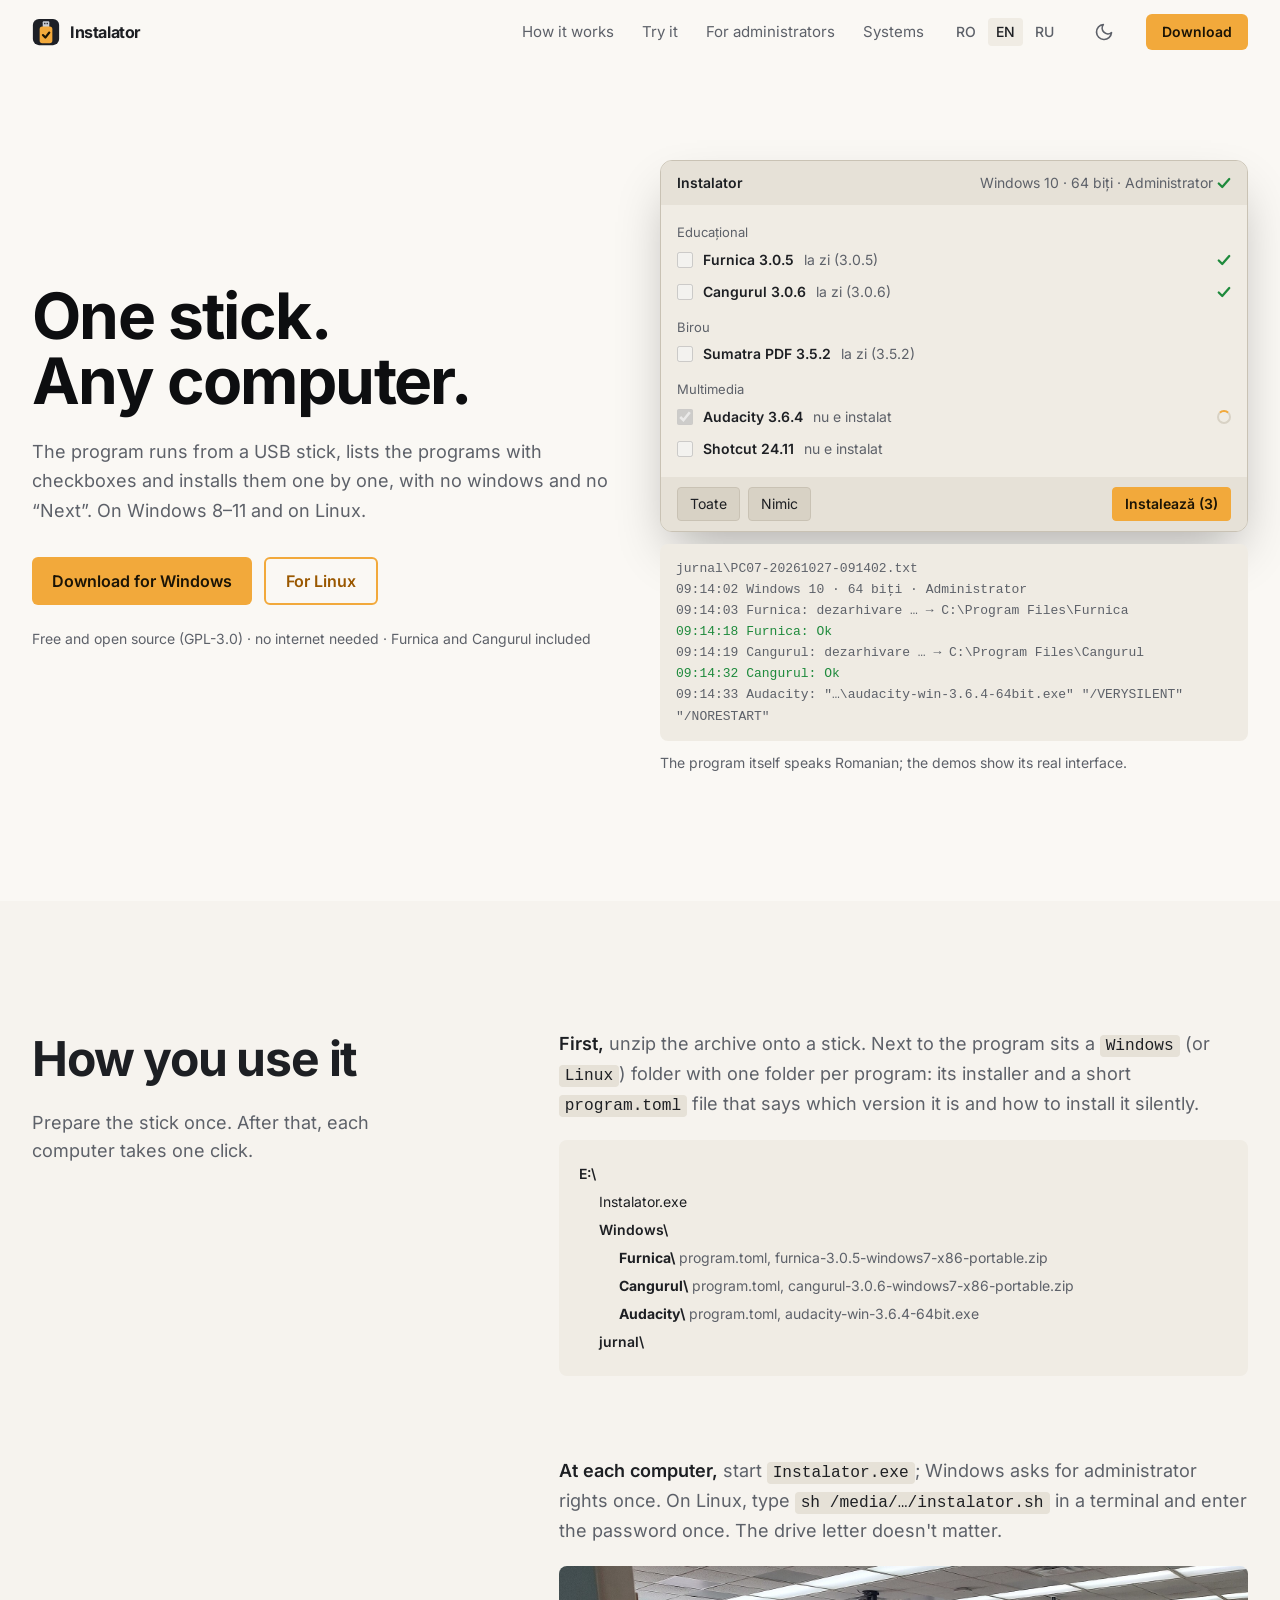
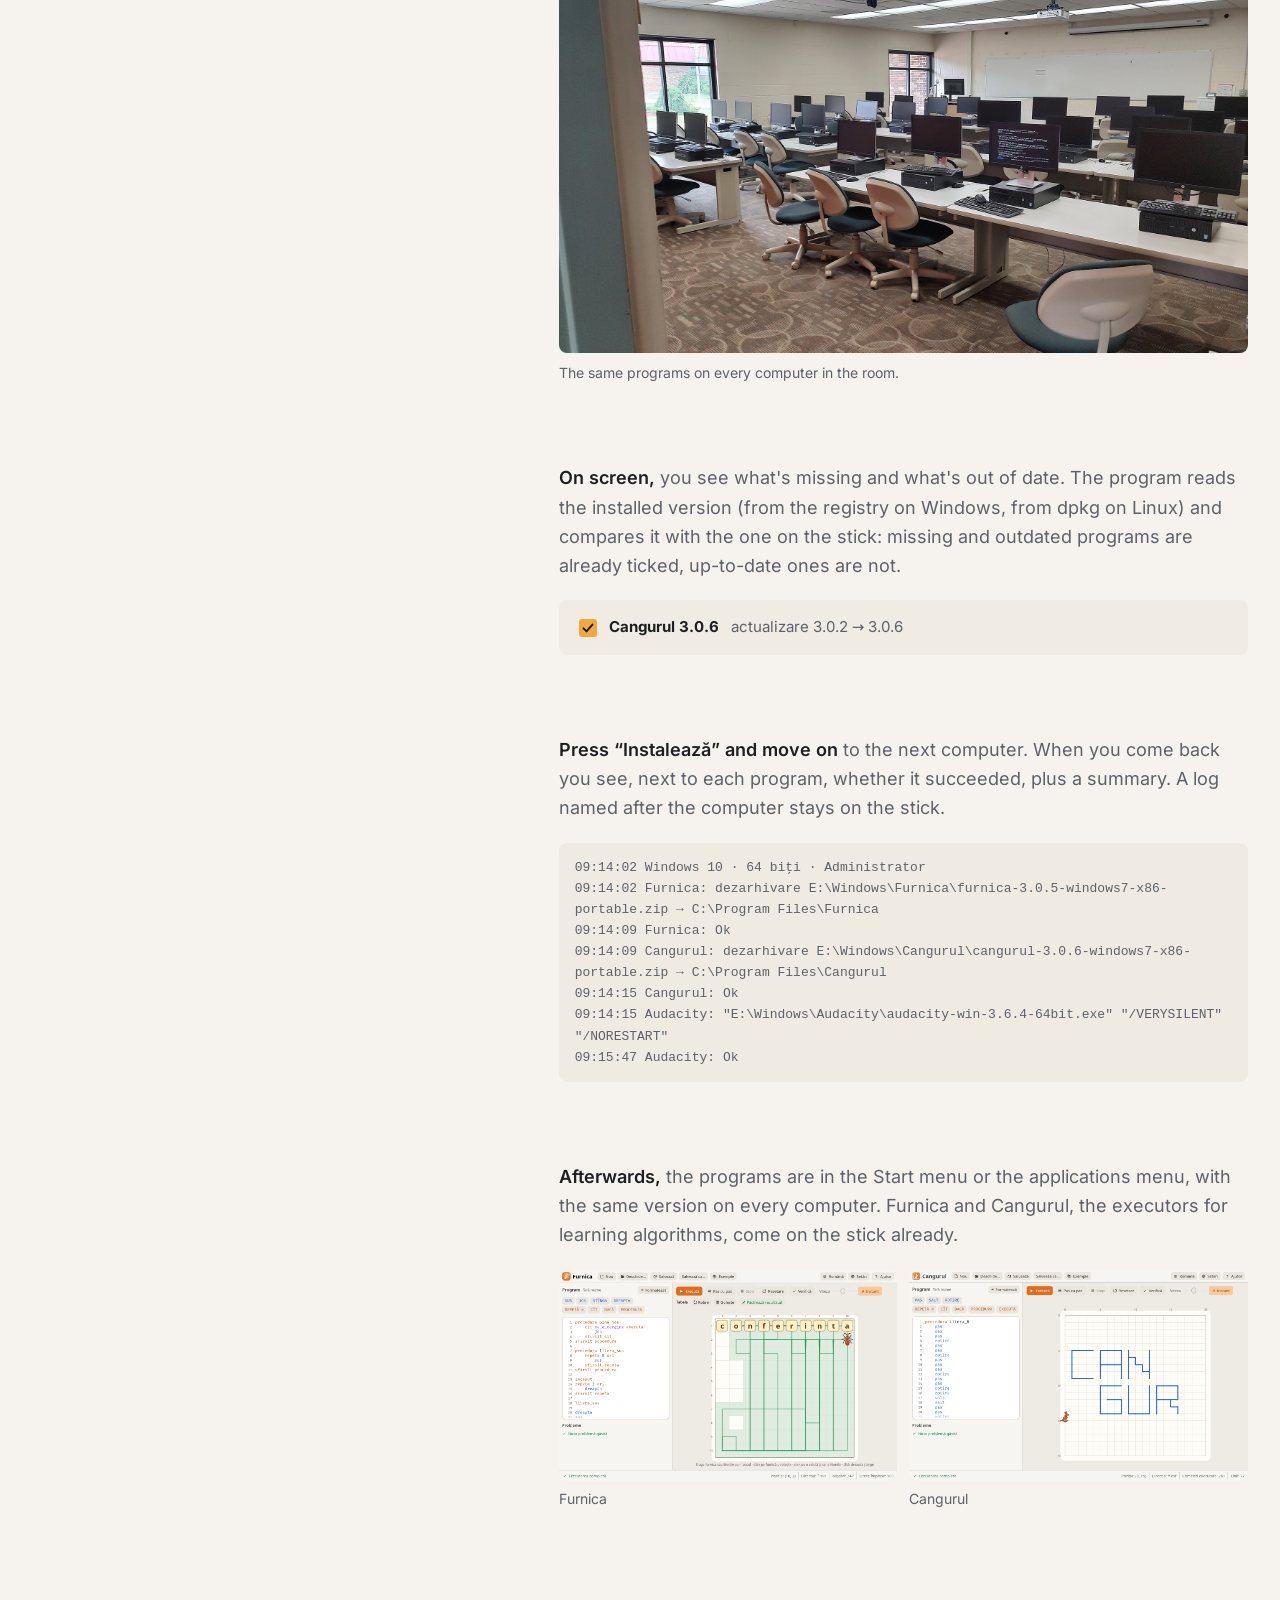
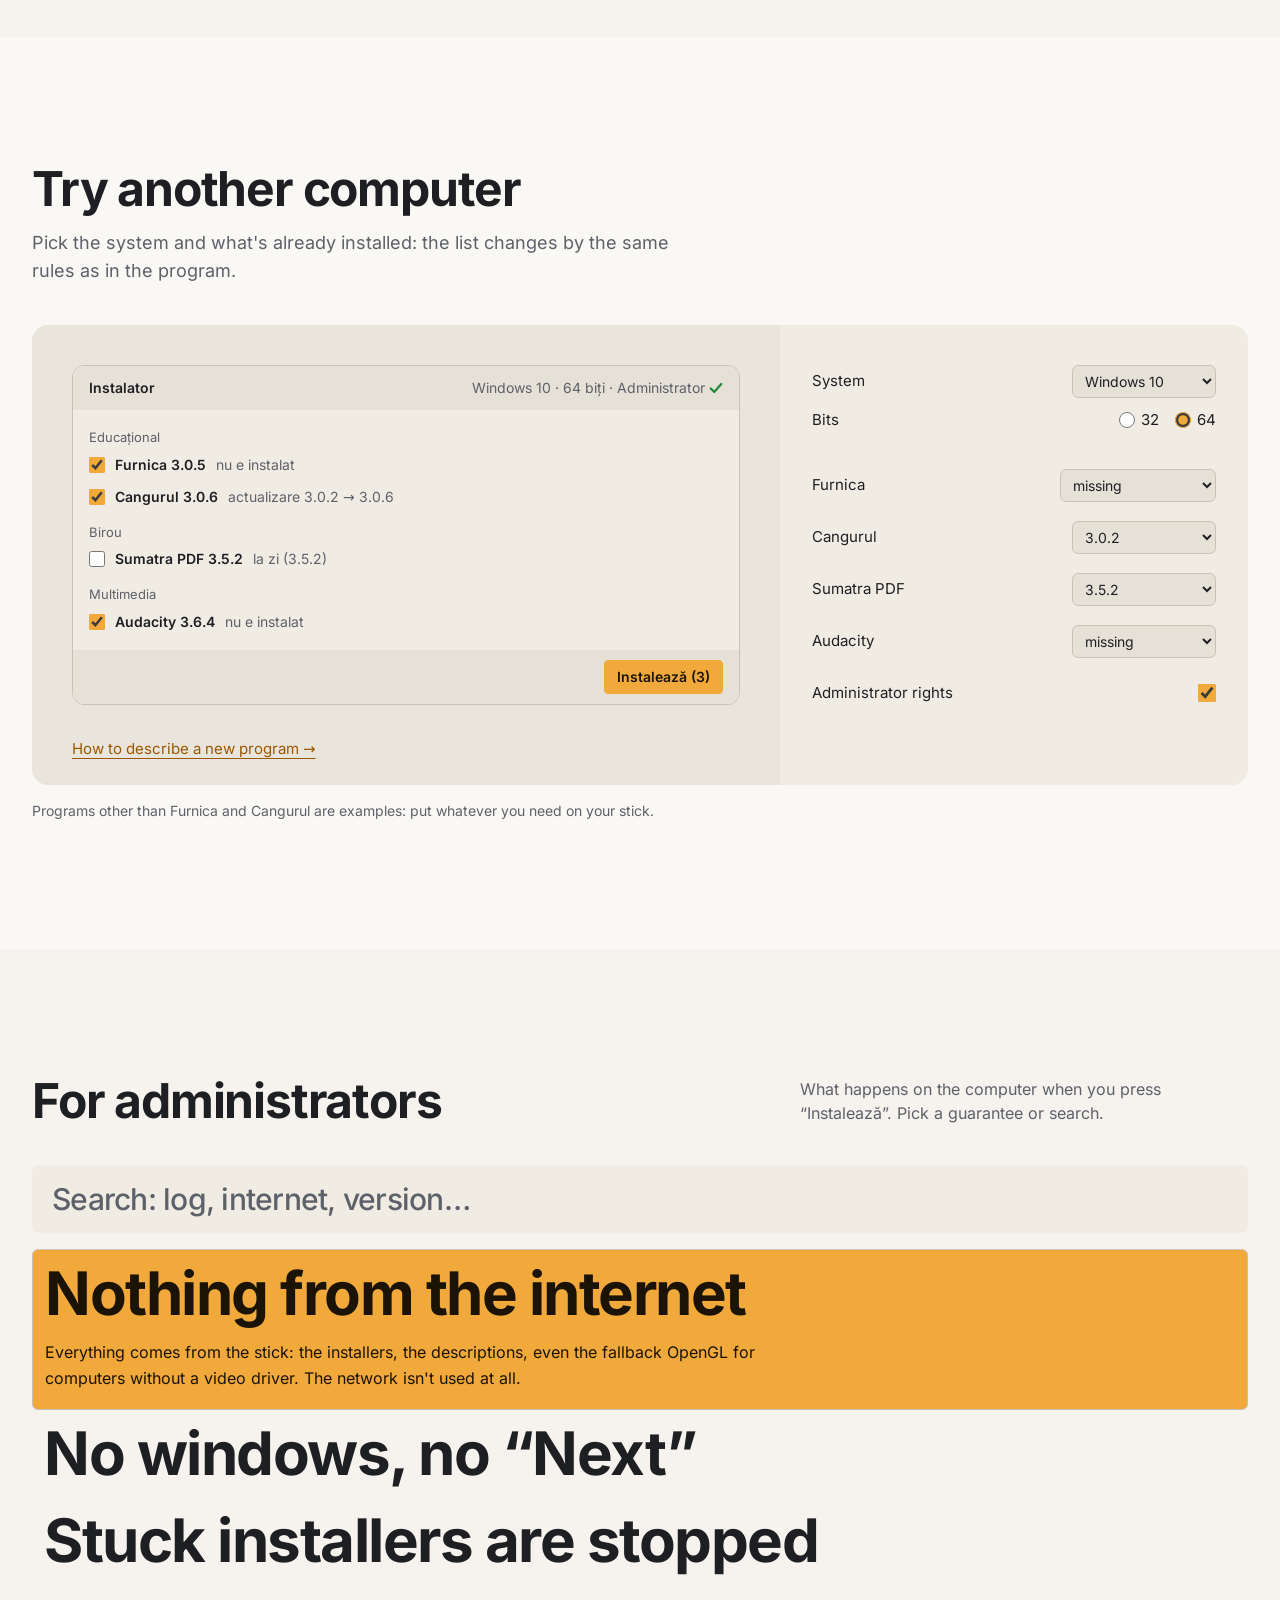
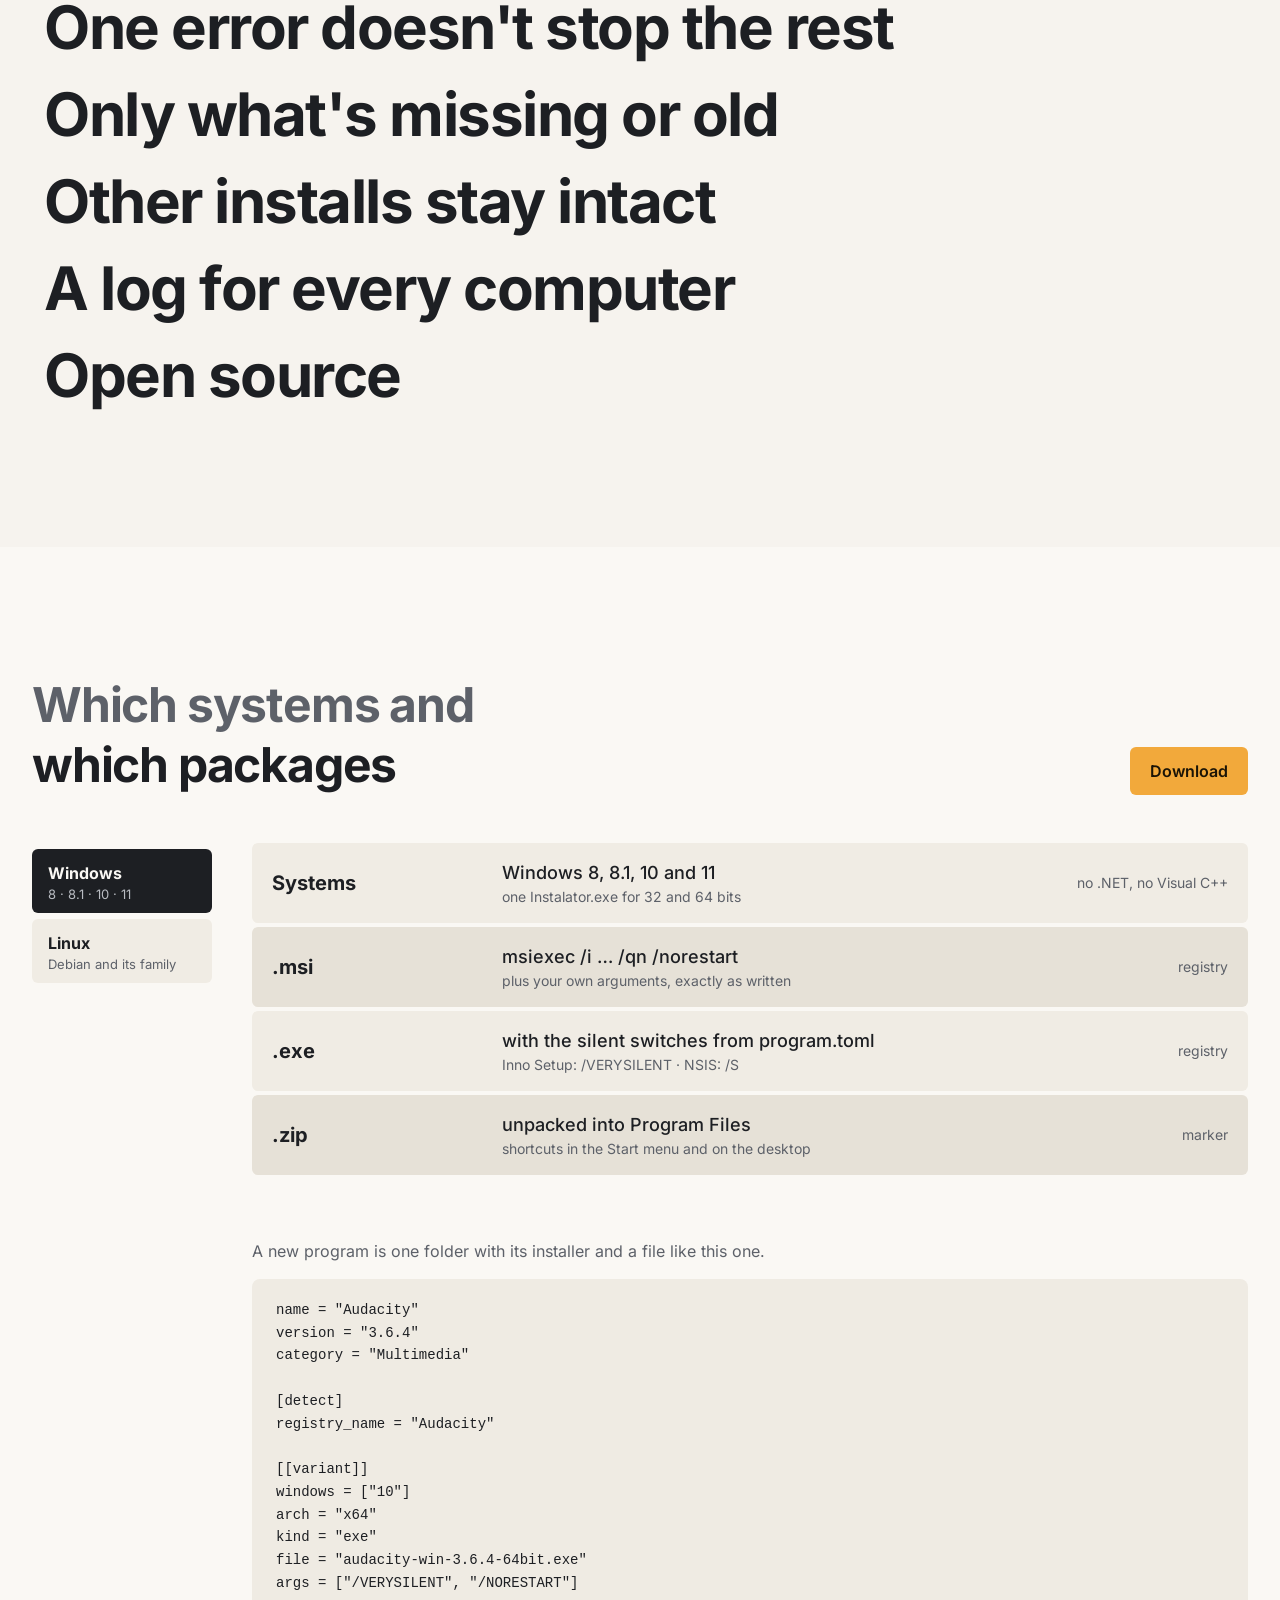
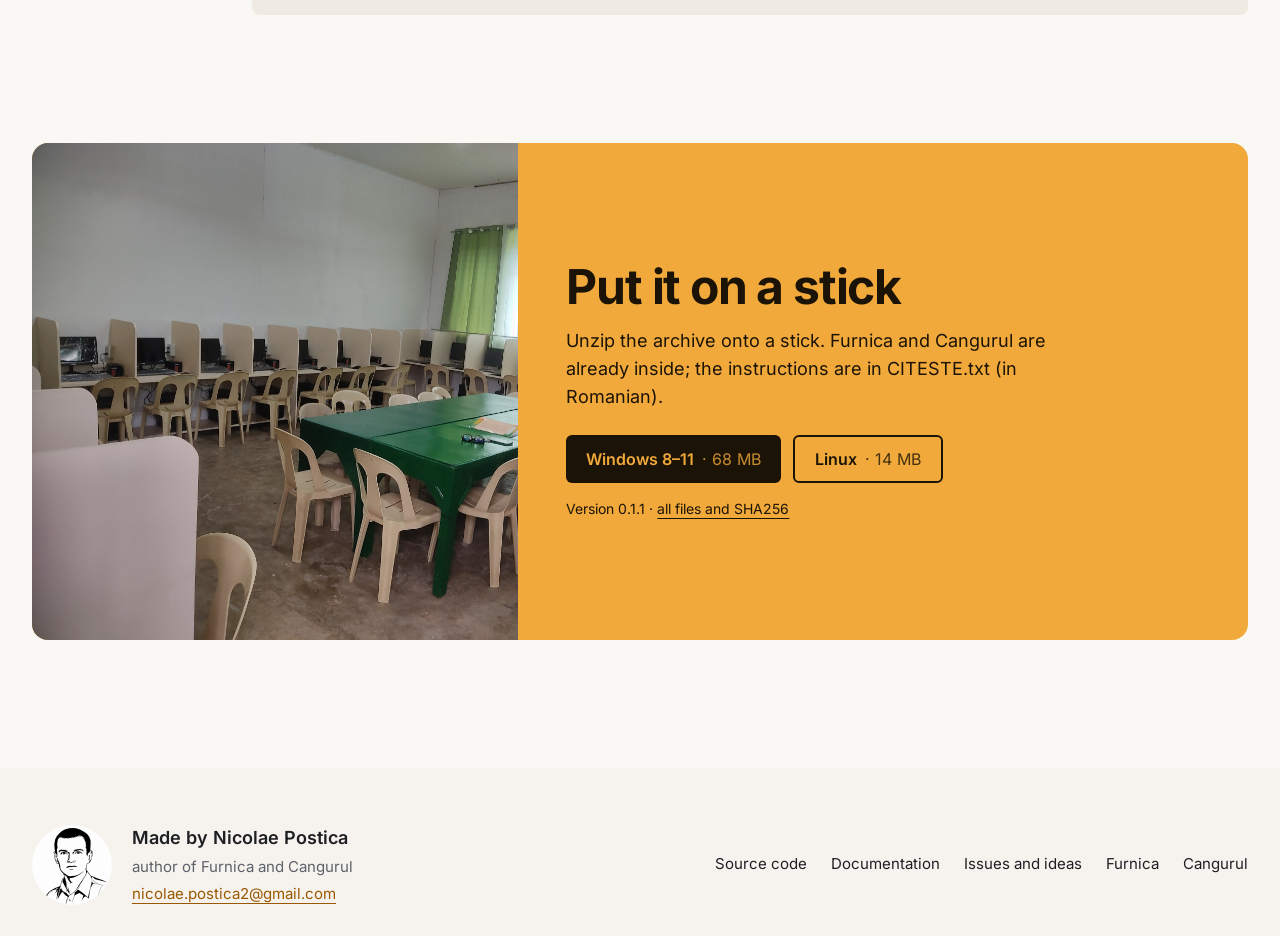
==== commit 2398f80b: "iconița programului și versiunea 0.1.1" ====
--- a/site/en/index.html
+++ b/site/en/index.html
@@ -19,6 +19,9 @@
     document.documentElement.dataset.theme = t || (matchMedia("(prefers-color-scheme: light)").matches ? "light" : "dark");
   } catch (e) {}
 </script>
+<link rel="icon" href="../assets/favicon.svg" type="image/svg+xml">
+<link rel="icon" href="../assets/favicon-32.png" sizes="32x32" type="image/png">
+<link rel="apple-touch-icon" href="../assets/apple-touch-icon.png">
 <link rel="preload" href="../assets/inter-latin.woff2" as="font" type="font/woff2" crossorigin>
 <link rel="stylesheet" href="../style.css">
 <script defer src="../main.js"></script>
@@ -27,7 +30,7 @@
 
 <header class="sticky top-0 z-20 bg-ground/95">
   <div class="container-page flex h-16 items-center gap-6">
-    <a class="font-bold tracking-tight" href="../">Instalator</a>
+    <a class="flex items-center gap-2.5 font-bold tracking-tight" href="../"><img src="../assets/favicon.svg" width="28" height="28" alt="">Instalator</a>
     <nav class="ml-auto hidden gap-7 text-[15px] text-muted lg:flex" aria-label="Sections">
       <a class="transition-colors hover:text-ink" href="#cum">How it works</a>
       <a class="transition-colors hover:text-ink" href="#incearca">Try it</a>
@@ -279,7 +282,7 @@
           <a class="inline-flex items-center gap-2 rounded-md bg-amber-ink px-5 py-3 font-semibold text-[#f2a93b] transition hover:-translate-y-px hover:bg-[#2a2010]" id="dl-win" href="https://github.com/nazdravan/installer/releases/latest">Windows 8–11 <span class="font-normal opacity-80" data-size="windows">· 68 MB</span></a>
           <a class="inline-flex items-center gap-2 rounded-md border-2 border-amber-ink px-5 py-2.5 font-semibold transition hover:bg-amber-ink/10" id="dl-lin" href="https://github.com/nazdravan/installer/releases/latest">Linux <span class="font-normal opacity-80" data-size="linux">· 14 MB</span></a>
         </div>
-        <p class="text-sm"><span id="dl-ver" data-prefix="Version">Version 0.1.0</span> · <a class="underline underline-offset-4" href="https://github.com/nazdravan/installer/releases/latest">all files and SHA256</a></p>
+        <p class="text-sm"><span id="dl-ver" data-prefix="Version">Version 0.1.1</span> · <a class="underline underline-offset-4" href="https://github.com/nazdravan/installer/releases/latest">all files and SHA256</a></p>
       </div>
     </div>
   </div>
--- a/site/style.css
+++ b/site/style.css
@@ -1,2 +1,2 @@
 /*! tailwindcss v4.3.3 | MIT License | https://tailwindcss.com */
-@layer properties{@supports (((-webkit-hyphens:none)) and (not (margin-trim:inline))) or ((-moz-orient:inline) and (not (color:rgb(from red r g b)))){*,:before,:after,::backdrop{--tw-border-style:solid;--tw-leading:initial;--tw-font-weight:initial;--tw-tracking:initial;--tw-shadow:0 0 #0000;--tw-shadow-color:initial;--tw-shadow-alpha:100%;--tw-inset-shadow:0 0 #0000;--tw-inset-shadow-color:initial;--tw-inset-shadow-alpha:100%;--tw-ring-color:initial;--tw-ring-shadow:0 0 #0000;--tw-inset-ring-color:initial;--tw-inset-ring-shadow:0 0 #0000;--tw-ring-inset:initial;--tw-ring-offset-width:0px;--tw-ring-offset-color:#fff;--tw-ring-offset-shadow:0 0 #0000;--tw-translate-x:0;--tw-translate-y:0;--tw-translate-z:0;--tw-outline-style:solid;--tw-scale-x:1;--tw-scale-y:1;--tw-scale-z:1}}}@layer theme{:root,:host{--color-black:#000;--spacing:.25rem;--container-sm:24rem;--container-md:28rem;--container-lg:32rem;--container-xl:36rem;--container-2xl:42rem;--container-3xl:48rem;--container-7xl:80rem;--text-xs:.75rem;--text-xs--line-height:calc(1 / .75);--text-sm:.875rem;--text-sm--line-height:calc(1.25 / .875);--text-base:1rem;--text-base--line-height:calc(1.5 / 1);--text-lg:1.125rem;--text-lg--line-height:calc(1.75 / 1.125);--text-xl:1.25rem;--text-xl--line-height:calc(1.75 / 1.25);--text-3xl:1.875rem;--text-3xl--line-height:calc(2.25 / 1.875);--text-4xl:2.25rem;--text-4xl--line-height:calc(2.5 / 2.25);--text-5xl:3rem;--text-5xl--line-height:1;--text-6xl:3.75rem;--text-6xl--line-height:1;--font-weight-normal:400;--font-weight-medium:500;--font-weight-semibold:600;--font-weight-bold:700;--tracking-tight:-.025em;--leading-tight:1.25;--leading-relaxed:1.625;--leading-loose:2;--radius-md:.375rem;--radius-lg:.5rem;--radius-xl:.75rem;--radius-2xl:1rem;--aspect-video:16 / 9;--default-transition-duration:.15s;--default-transition-timing-function:cubic-bezier(.4, 0, .2, 1);--default-font-family:"Inter", ui-sans-serif, system-ui, sans-serif;--default-mono-font-family:ui-monospace, "Cascadia Mono", Consolas, monospace}}@layer base{*,:after,:before,::backdrop{box-sizing:border-box;border:0 solid;margin:0;padding:0}::file-selector-button{box-sizing:border-box;border:0 solid;margin:0;padding:0}html,:host{-webkit-text-size-adjust:100%;tab-size:4;line-height:1.5;font-family:var(--default-font-family,-apple-system, BlinkMacSystemFont, "Segoe UI", Roboto, "Helvetica Neue", "Noto Sans", Arial, sans-serif, "Apple Color Emoji", "Segoe UI Emoji", "Segoe UI Symbol", "Noto Color Emoji");font-feature-settings:var(--default-font-feature-settings,normal);font-variation-settings:var(--default-font-variation-settings,normal);-webkit-tap-highlight-color:transparent}hr{height:0;color:inherit;border-top-width:1px}abbr:where([title]){-webkit-text-decoration:underline dotted;text-decoration:underline dotted}h1,h2,h3,h4,h5,h6{font-size:inherit;font-weight:inherit}a{color:inherit;-webkit-text-decoration:inherit;-webkit-text-decoration:inherit;-webkit-text-decoration:inherit;text-decoration:inherit}b,strong{font-weight:bolder}code,kbd,samp,pre{font-family:var(--default-mono-font-family,ui-monospace, SFMono-Regular, Menlo, Monaco, Consolas, "Liberation Mono", "Courier New", monospace);font-feature-settings:var(--default-mono-font-feature-settings,normal);font-variation-settings:var(--default-mono-font-variation-settings,normal);font-size:1em}small{font-size:80%}sub,sup{vertical-align:baseline;font-size:75%;line-height:0;position:relative}sub{bottom:-.25em}sup{top:-.5em}table{text-indent:0;border-color:inherit;border-collapse:collapse}:-moz-focusring:where(:not(iframe)){outline:auto}progress{vertical-align:baseline}summary{display:list-item}ol,ul,menu{list-style:none}img,svg,video,canvas,audio,iframe,embed,object{vertical-align:middle;display:block}img,video{max-width:100%;height:auto}button,input,select,optgroup,textarea{font:inherit;font-feature-settings:inherit;font-variation-settings:inherit;letter-spacing:inherit;color:inherit;opacity:1;background-color:#0000;border-radius:0}::file-selector-button{font:inherit;font-feature-settings:inherit;font-variation-settings:inherit;letter-spacing:inherit;color:inherit;opacity:1;background-color:#0000;border-radius:0}:where(select:is([multiple],[size])) optgroup{font-weight:bolder}:where(select:is([multiple],[size])) optgroup option{padding-inline-start:20px}::file-selector-button{margin-inline-end:4px}::placeholder{opacity:1}@supports (not ((-webkit-appearance:-apple-pay-button))) or (contain-intrinsic-size:1px){::placeholder{color:currentColor}@supports (color:color-mix(in lab, red, red)){::placeholder{color:color-mix(in oklab, currentcolor 50%, transparent)}}}textarea{resize:vertical}::-webkit-search-decoration{-webkit-appearance:none}::-webkit-date-and-time-value{min-height:1lh;text-align:inherit}::-webkit-datetime-edit{display:inline-flex}::-webkit-datetime-edit-fields-wrapper{padding:0}::-webkit-datetime-edit{padding-block:0}::-webkit-datetime-edit-year-field{padding-block:0}::-webkit-datetime-edit-month-field{padding-block:0}::-webkit-datetime-edit-day-field{padding-block:0}::-webkit-datetime-edit-hour-field{padding-block:0}::-webkit-datetime-edit-minute-field{padding-block:0}::-webkit-datetime-edit-second-field{padding-block:0}::-webkit-datetime-edit-millisecond-field{padding-block:0}::-webkit-datetime-edit-meridiem-field{padding-block:0}::-webkit-calendar-picker-indicator{line-height:1}:-moz-ui-invalid{box-shadow:none}button,input:where([type=button],[type=reset],[type=submit]){appearance:button}::file-selector-button{appearance:button}::-webkit-inner-spin-button{height:auto}::-webkit-outer-spin-button{height:auto}[hidden]:where(:not([hidden=until-found])){display:none!important}html{scroll-behavior:smooth}body{background-color:var(--ground);color:var(--ink);-webkit-font-smoothing:antialiased;-moz-osx-font-smoothing:grayscale;font-family:Inter,ui-sans-serif,system-ui,sans-serif}:focus-visible{outline-style:var(--tw-outline-style);outline-offset:3px;outline-width:2px;outline-color:#f2a93b}::selection{color:#1b1406;background-color:#f2a93b}[hidden]{display:none!important}p:empty{display:none}}@layer components{.container-page{width:100%;max-width:var(--container-7xl);padding-inline:calc(var(--spacing) * 4);margin-inline:auto}@media (min-width:40rem){.container-page{padding-inline:calc(var(--spacing) * 6)}}@media (min-width:64rem){.container-page{padding-inline:calc(var(--spacing) * 8)}}.btn{justify-content:center;align-items:center;gap:calc(var(--spacing) * 2);border-radius:var(--radius-md);padding-inline:calc(var(--spacing) * 5);padding-block:calc(var(--spacing) * 3);--tw-font-weight:var(--font-weight-semibold);font-weight:var(--font-weight-semibold);color:#1b1406;transition-property:color,background-color,border-color,outline-color,text-decoration-color,fill,stroke,--tw-gradient-from,--tw-gradient-via,--tw-gradient-to,opacity,box-shadow,transform,translate,scale,rotate,filter,-webkit-backdrop-filter,backdrop-filter,display,content-visibility,overlay,pointer-events;transition-timing-function:var(--tw-ease,var(--default-transition-timing-function));transition-duration:var(--tw-duration,var(--default-transition-duration));background-color:#f2a93b;display:inline-flex}@media (hover:hover){.btn:hover{--tw-translate-y:-1px;translate:var(--tw-translate-x) var(--tw-translate-y);background-color:#ffbc57}}.btn:active{--tw-translate-y:1px;translate:var(--tw-translate-x) var(--tw-translate-y)}.btn-outline{justify-content:center;align-items:center;gap:calc(var(--spacing) * 2);border-radius:var(--radius-md);border-style:var(--tw-border-style);padding-inline:calc(var(--spacing) * 5);padding-block:calc(var(--spacing) * 2.5);--tw-font-weight:var(--font-weight-semibold);font-weight:var(--font-weight-semibold);color:var(--amber-text);transition-property:color,background-color,border-color,outline-color,text-decoration-color,fill,stroke,--tw-gradient-from,--tw-gradient-via,--tw-gradient-to,opacity,box-shadow,transform,translate,scale,rotate,filter,-webkit-backdrop-filter,backdrop-filter,display,content-visibility,overlay,pointer-events;transition-timing-function:var(--tw-ease,var(--default-transition-timing-function));transition-duration:var(--tw-duration,var(--default-transition-duration));border-width:2px;border-color:#f2a93b;display:inline-flex}@media (hover:hover){.btn-outline:hover{background-color:oklab(78.709% .0429471 .140651/.1)}}.link{color:var(--amber-text);text-underline-offset:4px;text-decoration-line:underline}.lang{padding-inline:calc(var(--spacing) * 2);padding-block:var(--spacing);--tw-font-weight:var(--font-weight-medium);font-weight:var(--font-weight-medium);color:var(--muted);transition-property:color,background-color,border-color,outline-color,text-decoration-color,fill,stroke,--tw-gradient-from,--tw-gradient-via,--tw-gradient-to;transition-timing-function:var(--tw-ease,var(--default-transition-timing-function));transition-duration:var(--tw-duration,var(--default-transition-duration));border-radius:.25rem}@media (hover:hover){.lang:hover{background-color:var(--panel);color:var(--ink)}}.lang[aria-current=page]{background-color:var(--panel);color:var(--ink)}.step{font-size:var(--text-lg);line-height:var(--tw-leading,var(--text-lg--line-height));--tw-leading:var(--leading-relaxed);line-height:var(--leading-relaxed);color:var(--muted)}.step b{--tw-font-weight:var(--font-weight-semibold);font-weight:var(--font-weight-semibold);color:var(--ink)}.step code{background-color:var(--panel-2);padding-inline:calc(var(--spacing) * 1.5);padding-block:calc(var(--spacing) * .5);color:var(--ink);border-radius:.25rem;font-family:ui-monospace,Cascadia Mono,Consolas,monospace;font-size:.9em}.ctl{min-height:calc(var(--spacing) * 12);justify-content:space-between;align-items:center;gap:calc(var(--spacing) * 3);display:flex}.sel{min-width:calc(var(--spacing) * 36);border-radius:var(--radius-md);border-style:var(--tw-border-style);border-width:1px;border-color:var(--edge);background-color:var(--panel-2);padding-inline:calc(var(--spacing) * 2);padding-block:calc(var(--spacing) * 1.5);font-size:var(--text-sm);line-height:var(--tw-leading,var(--text-sm--line-height))}.band{align-items:center;gap:var(--spacing);border-radius:var(--radius-md);padding-inline:calc(var(--spacing) * 5);padding-block:calc(var(--spacing) * 4);display:grid}@media (min-width:48rem){.band{gap:calc(var(--spacing) * 5);grid-template-columns:22% 1fr auto}}.band small{font-size:var(--text-sm);line-height:var(--tw-leading,var(--text-sm--line-height));--tw-font-weight:var(--font-weight-normal);font-weight:var(--font-weight-normal);color:var(--muted)}.g-name{font-size:var(--text-3xl);line-height:var(--tw-leading,var(--text-3xl--line-height));--tw-leading:var(--leading-tight);line-height:var(--leading-tight);--tw-font-weight:var(--font-weight-bold);font-weight:var(--font-weight-bold);--tw-tracking:var(--tracking-tight);letter-spacing:var(--tracking-tight);display:block}@media (min-width:40rem){.g-name{font-size:var(--text-5xl);line-height:var(--tw-leading,var(--text-5xl--line-height))}}@media (min-width:64rem){.g-name{font-size:var(--text-6xl);line-height:var(--tw-leading,var(--text-6xl--line-height))}}:root[data-theme=light] .theme-sun,:root:not([data-theme=light]) .theme-moon{display:none}.app{border-radius:var(--radius-xl);border-style:var(--tw-border-style);border-width:1px;border-color:var(--edge);background-color:var(--panel);font-size:var(--text-sm);line-height:var(--tw-leading,var(--text-sm--line-height));--tw-shadow:0 25px 50px -12px var(--tw-shadow-color,#00000040);box-shadow:var(--tw-inset-shadow), var(--tw-inset-ring-shadow), var(--tw-ring-offset-shadow), var(--tw-ring-shadow), var(--tw-shadow);--tw-shadow-color:#0000004d;overflow:hidden}@supports (color:color-mix(in lab, red, red)){.app{--tw-shadow-color:color-mix(in oklab, color-mix(in oklab, var(--color-black) 30%, transparent) var(--tw-shadow-alpha), transparent)}}.app-titlebar{justify-content:space-between;gap:calc(var(--spacing) * 3);background-color:var(--panel-2);padding-inline:calc(var(--spacing) * 4);padding-block:calc(var(--spacing) * 3);--tw-font-weight:var(--font-weight-semibold);font-weight:var(--font-weight-semibold);display:flex}.app-sys{text-overflow:ellipsis;white-space:nowrap;--tw-font-weight:var(--font-weight-normal);font-weight:var(--font-weight-normal);color:var(--muted);overflow:hidden}.app-list{min-height:calc(var(--spacing) * 56);padding-inline:calc(var(--spacing) * 4);padding-top:calc(var(--spacing) * 2);padding-bottom:calc(var(--spacing) * 3);position:relative}.app-cat{margin-top:calc(var(--spacing) * 2.5);margin-bottom:calc(var(--spacing) * .5);color:var(--muted);font-size:13px}.app-row{margin-inline:calc(var(--spacing) * -2);cursor:pointer;align-items:center;column-gap:calc(var(--spacing) * 2.5);padding-inline:calc(var(--spacing) * 2);padding-block:calc(var(--spacing) * 1.5);transition-property:color,background-color,border-color,outline-color,text-decoration-color,fill,stroke,--tw-gradient-from,--tw-gradient-via,--tw-gradient-to;transition-timing-function:var(--tw-ease,var(--default-transition-timing-function));transition-duration:var(--tw-duration,var(--default-transition-duration));border-radius:.25rem;flex-wrap:wrap;display:flex}@media (hover:hover){.app-row:hover{background-color:var(--panel-2)}}@media (min-width:40rem){.app-row{flex-wrap:nowrap}}.app-row b{--tw-font-weight:var(--font-weight-semibold);font-weight:var(--font-weight-semibold);white-space:nowrap}.app-row .st{padding-left:calc(var(--spacing) * 6.5);color:var(--muted);flex-basis:100%}@media (min-width:40rem){.app-row .st{flex-basis:auto;padding-left:0}}.app-row .res{right:calc(var(--spacing) * 4);--tw-font-weight:var(--font-weight-bold);font-weight:var(--font-weight-bold);white-space:nowrap;position:absolute}@media (min-width:40rem){.app-row .res{margin-left:auto;position:static}}.app-row input{width:calc(var(--spacing) * 4);height:calc(var(--spacing) * 4);accent-color:#f2a93b;margin:0}.app-row.off{cursor:default}.app-row.off b{color:var(--muted)}.app-row.bad .st{color:var(--err)}.app-foot{align-items:center;gap:calc(var(--spacing) * 2);background-color:var(--panel-2);padding-inline:calc(var(--spacing) * 4);padding-block:calc(var(--spacing) * 2.5);display:flex}.app-summary{color:var(--muted);margin-left:auto}.app-btn{cursor:pointer;border-style:var(--tw-border-style);border-width:1px;border-color:var(--edge);background-color:var(--panel-3);padding-inline:calc(var(--spacing) * 3);padding-block:calc(var(--spacing) * 1.5);transition-property:color,background-color,border-color,outline-color,text-decoration-color,fill,stroke,--tw-gradient-from,--tw-gradient-via,--tw-gradient-to,opacity,box-shadow,transform,translate,scale,rotate,filter,-webkit-backdrop-filter,backdrop-filter,display,content-visibility,overlay,pointer-events;transition-timing-function:var(--tw-ease,var(--default-transition-timing-function));transition-duration:var(--tw-duration,var(--default-transition-duration));border-radius:.25rem}@media (hover:hover){.app-btn:hover{background-color:var(--panel-2)}}.app-btn:active{--tw-scale-x:95%;--tw-scale-y:95%;--tw-scale-z:95%;scale:var(--tw-scale-x) var(--tw-scale-y)}.app-btn:disabled{cursor:default;opacity:.45}.app-primary{--tw-font-weight:var(--font-weight-semibold);font-weight:var(--font-weight-semibold);color:#1b1406;background-color:#f2a93b;border-color:#f2a93b}@media (hover:hover){.app-primary:hover{background-color:#ffbc57}}.spin{width:calc(var(--spacing) * 3.5);height:calc(var(--spacing) * 3.5);border-style:var(--tw-border-style);border-width:2px;border-color:var(--panel-3);vertical-align:-2px;border-top-color:#f2a93b;border-radius:3.40282e38px;animation:.8s linear infinite spin;display:inline-block}.journal{border-radius:var(--radius-lg);background-color:var(--sunk);min-height:7.4em;padding-inline:calc(var(--spacing) * 4);padding-block:calc(var(--spacing) * 3.5);--tw-leading:var(--leading-relaxed);font-family:ui-monospace,Cascadia Mono,Consolas,monospace;font-size:13px;line-height:var(--leading-relaxed);white-space:pre-wrap;color:var(--muted);margin:0;overflow-x:auto}.journal .ok{color:var(--ok)}.ic{vertical-align:-.15em;--m:url("data:image/svg+xml,%3Csvg xmlns='http://www.w3.org/2000/svg' viewBox='0 0 16 16'%3E%3Cpath d='M2 8.5l4 4 8-9' fill='none' stroke='black' stroke-width='2.6' stroke-linecap='round' stroke-linejoin='round'/%3E%3C/svg%3E");width:1em;height:1em;-webkit-mask:var(--m) center / contain no-repeat;-webkit-mask:var(--m) center / contain no-repeat;-webkit-mask:var(--m) center / contain no-repeat;mask:var(--m) center / contain no-repeat;background-color:currentColor;display:inline-block}.ic.ok{color:var(--ok)}.ic.err{color:var(--err);--m:url("data:image/svg+xml,%3Csvg xmlns='http://www.w3.org/2000/svg' viewBox='0 0 16 16'%3E%3Cpath d='M3.5 3.5l9 9M12.5 3.5l-9 9' fill='none' stroke='black' stroke-width='2.6' stroke-linecap='round'/%3E%3C/svg%3E")}.glist li{cursor:pointer;border-radius:var(--radius-md);padding-inline:calc(var(--spacing) * 3);padding-block:calc(var(--spacing) * 1.5);transition-property:color,background-color,border-color,outline-color,text-decoration-color,fill,stroke,--tw-gradient-from,--tw-gradient-via,--tw-gradient-to;transition-timing-function:var(--tw-ease,var(--default-transition-timing-function));transition-duration:var(--tw-duration,var(--default-transition-duration))}.glist li:not(.sel):hover{background-color:var(--panel)}.glist li.sel{color:#1b1406;background-color:#f2a93b}.g-text{max-width:var(--container-3xl);padding-top:calc(var(--spacing) * 2);padding-bottom:calc(var(--spacing) * 3);font-size:var(--text-base);line-height:var(--tw-leading,var(--text-base--line-height));--tw-leading:var(--leading-relaxed);line-height:var(--leading-relaxed);display:none}.glist li.sel .g-text{display:block}.tab{height:calc(var(--spacing) * 16);cursor:pointer;border-radius:var(--radius-md);background-color:var(--panel);padding-inline:calc(var(--spacing) * 4);padding-block:calc(var(--spacing) * 3);text-align:left;transition-property:color,background-color,border-color,outline-color,text-decoration-color,fill,stroke,--tw-gradient-from,--tw-gradient-via,--tw-gradient-to;transition-timing-function:var(--tw-ease,var(--default-transition-timing-function));transition-duration:var(--tw-duration,var(--default-transition-duration));display:grid}@media (hover:hover){.tab:hover{background-color:var(--panel-2)}}.tab span{color:var(--muted);font-size:13px}.tab[aria-selected=true]{background-color:var(--ink);color:var(--ground)}.tab[aria-selected=true] span{color:var(--tab-sub)}}@layer utilities{.sr-only{clip-path:inset(50%);white-space:nowrap;border-width:0;width:1px;height:1px;margin:-1px;padding:0;position:absolute;overflow:hidden}.absolute{position:absolute}.relative{position:relative}.sticky{position:sticky}.top-0{top:0}.top-16{top:calc(var(--spacing) * 16)}.bottom-6{bottom:calc(var(--spacing) * 6)}.left-4{left:calc(var(--spacing) * 4)}.z-10{z-index:10}.z-20{z-index:20}.float-left{float:left}.mt-1{margin-top:var(--spacing)}.mt-2{margin-top:calc(var(--spacing) * 2)}.mt-2\.5{margin-top:calc(var(--spacing) * 2.5)}.mt-4{margin-top:calc(var(--spacing) * 4)}.mt-5{margin-top:calc(var(--spacing) * 5)}.mt-6{margin-top:calc(var(--spacing) * 6)}.mt-8{margin-top:calc(var(--spacing) * 8)}.mt-10{margin-top:calc(var(--spacing) * 10)}.mt-12{margin-top:calc(var(--spacing) * 12)}.ml-auto{margin-left:auto}.block{display:block}.flex{display:flex}.grid{display:grid}.hidden{display:none}.inline-flex{display:inline-flex}.aspect-\[16\/10\]{aspect-ratio:16/10}.aspect-video{aspect-ratio:var(--aspect-video)}.size-4{width:calc(var(--spacing) * 4);height:calc(var(--spacing) * 4)}.size-5{width:calc(var(--spacing) * 5);height:calc(var(--spacing) * 5)}.size-9{width:calc(var(--spacing) * 9);height:calc(var(--spacing) * 9)}.size-20{width:calc(var(--spacing) * 20);height:calc(var(--spacing) * 20)}.size-\[18px\]{width:18px;height:18px}.h-16{height:calc(var(--spacing) * 16)}.h-56{height:calc(var(--spacing) * 56)}.min-h-0{min-height:0}.w-full{width:100%}.max-w-2xl{max-width:var(--container-2xl)}.max-w-lg{max-width:var(--container-lg)}.max-w-md{max-width:var(--container-md)}.max-w-sm{max-width:var(--container-sm)}.max-w-xl{max-width:var(--container-xl)}.min-w-0{min-width:0}.shrink-0{flex-shrink:0}.animate-rise{animation:.7s cubic-bezier(.2,.7,.2,1) both rise}.cursor-pointer{cursor:pointer}.grid-cols-1{grid-template-columns:repeat(1,minmax(0,1fr))}.grid-cols-2{grid-template-columns:repeat(2,minmax(0,1fr))}.flex-col{flex-direction:column}.flex-wrap{flex-wrap:wrap}.place-items-center{place-items:center}.content-start{align-content:flex-start}.items-center{align-items:center}.items-end{align-items:flex-end}.justify-between{justify-content:space-between}.justify-center{justify-content:center}.gap-1{gap:var(--spacing)}.gap-1\.5{gap:calc(var(--spacing) * 1.5)}.gap-2{gap:calc(var(--spacing) * 2)}.gap-3{gap:calc(var(--spacing) * 3)}.gap-4{gap:calc(var(--spacing) * 4)}.gap-5{gap:calc(var(--spacing) * 5)}.gap-6{gap:calc(var(--spacing) * 6)}.gap-7{gap:calc(var(--spacing) * 7)}.gap-10{gap:calc(var(--spacing) * 10)}.gap-12{gap:calc(var(--spacing) * 12)}.gap-20{gap:calc(var(--spacing) * 20)}.gap-x-6{column-gap:calc(var(--spacing) * 6)}.gap-y-2{row-gap:calc(var(--spacing) * 2)}.overflow-hidden{overflow:hidden}.overflow-x-auto{overflow-x:auto}.rounded-2xl{border-radius:var(--radius-2xl)}.rounded-\[3px\]{border-radius:3px}.rounded-full{border-radius:3.40282e38px}.rounded-lg{border-radius:var(--radius-lg)}.rounded-md{border-radius:var(--radius-md)}.border-2{border-style:var(--tw-border-style);border-width:2px}.border-amber-ink{border-color:#1b1406}.bg-amber{background-color:#f2a93b}.bg-amber-ink{background-color:#1b1406}.bg-ground,.bg-ground\/95{background-color:var(--ground)}@supports (color:color-mix(in lab, red, red)){.bg-ground\/95{background-color:color-mix(in oklab, var(--ground) 95%, transparent)}}.bg-panel{background-color:var(--panel)}.bg-panel-2,.bg-panel-2\/60{background-color:var(--panel-2)}@supports (color:color-mix(in lab, red, red)){.bg-panel-2\/60{background-color:color-mix(in oklab, var(--panel-2) 60%, transparent)}}.bg-panel\/40{background-color:var(--panel)}@supports (color:color-mix(in lab, red, red)){.bg-panel\/40{background-color:color-mix(in oklab, var(--panel) 40%, transparent)}}.bg-sunk{background-color:var(--sunk)}.object-cover{object-fit:cover}.object-left-top{object-position:left top}.p-4{padding:calc(var(--spacing) * 4)}.p-5{padding:calc(var(--spacing) * 5)}.p-8{padding:calc(var(--spacing) * 8)}.px-4{padding-inline:calc(var(--spacing) * 4)}.px-5{padding-inline:calc(var(--spacing) * 5)}.px-6{padding-inline:calc(var(--spacing) * 6)}.py-1\.5{padding-block:calc(var(--spacing) * 1.5)}.py-2{padding-block:calc(var(--spacing) * 2)}.py-2\.5{padding-block:calc(var(--spacing) * 2.5)}.py-3{padding-block:calc(var(--spacing) * 3)}.py-4{padding-block:calc(var(--spacing) * 4)}.py-5{padding-block:calc(var(--spacing) * 5)}.py-24{padding-block:calc(var(--spacing) * 24)}.pt-14{padding-top:calc(var(--spacing) * 14)}.pb-6{padding-bottom:calc(var(--spacing) * 6)}.pb-10{padding-bottom:calc(var(--spacing) * 10)}.pb-16{padding-bottom:calc(var(--spacing) * 16)}.pb-24{padding-bottom:calc(var(--spacing) * 24)}.pl-5{padding-left:calc(var(--spacing) * 5)}.pl-10{padding-left:calc(var(--spacing) * 10)}.font-mono{font-family:ui-monospace,Cascadia Mono,Consolas,monospace}.text-4xl{font-size:var(--text-4xl);line-height:var(--tw-leading,var(--text-4xl--line-height))}.text-lg{font-size:var(--text-lg);line-height:var(--tw-leading,var(--text-lg--line-height))}.text-sm{font-size:var(--text-sm);line-height:var(--tw-leading,var(--text-sm--line-height))}.text-xl{font-size:var(--text-xl);line-height:var(--tw-leading,var(--text-xl--line-height))}.text-xs{font-size:var(--text-xs);line-height:var(--tw-leading,var(--text-xs--line-height))}.text-\[2\.5rem\]{font-size:2.5rem}.text-\[13px\]{font-size:13px}.text-\[15px\]{font-size:15px}.leading-\[1\.02\]{--tw-leading:1.02;line-height:1.02}.leading-loose{--tw-leading:var(--leading-loose);line-height:var(--leading-loose)}.leading-relaxed{--tw-leading:var(--leading-relaxed);line-height:var(--leading-relaxed)}.leading-tight{--tw-leading:var(--leading-tight);line-height:var(--leading-tight)}.font-bold{--tw-font-weight:var(--font-weight-bold);font-weight:var(--font-weight-bold)}.font-medium{--tw-font-weight:var(--font-weight-medium);font-weight:var(--font-weight-medium)}.font-normal{--tw-font-weight:var(--font-weight-normal);font-weight:var(--font-weight-normal)}.font-semibold{--tw-font-weight:var(--font-weight-semibold);font-weight:var(--font-weight-semibold)}.tracking-tight{--tw-tracking:var(--tracking-tight);letter-spacing:var(--tracking-tight)}.text-\[\#f2a93b\]{color:#f2a93b}.text-amber-ink{color:#1b1406}.text-muted{color:var(--muted)}.text-strong{color:var(--strong)}.underline{text-decoration-line:underline}.underline-offset-4{text-underline-offset:4px}.accent-amber{accent-color:#f2a93b}.opacity-80{opacity:.8}.shadow-none{--tw-shadow:0 0 #0000;box-shadow:var(--tw-inset-shadow), var(--tw-inset-ring-shadow), var(--tw-ring-offset-shadow), var(--tw-ring-shadow), var(--tw-shadow)}.transition{transition-property:color,background-color,border-color,outline-color,text-decoration-color,fill,stroke,--tw-gradient-from,--tw-gradient-via,--tw-gradient-to,opacity,box-shadow,transform,translate,scale,rotate,filter,-webkit-backdrop-filter,backdrop-filter,display,content-visibility,overlay,pointer-events;transition-timing-function:var(--tw-ease,var(--default-transition-timing-function));transition-duration:var(--tw-duration,var(--default-transition-duration))}.transition-colors{transition-property:color,background-color,border-color,outline-color,text-decoration-color,fill,stroke,--tw-gradient-from,--tw-gradient-via,--tw-gradient-to;transition-timing-function:var(--tw-ease,var(--default-transition-timing-function));transition-duration:var(--tw-duration,var(--default-transition-duration))}.\[animation-delay\:\.1s\]{animation-delay:.1s}.placeholder\:text-muted::placeholder{color:var(--muted)}@media (hover:hover){.hover\:-translate-y-px:hover{--tw-translate-y:-1px;translate:var(--tw-translate-x) var(--tw-translate-y)}.hover\:bg-\[\#2a2010\]:hover{background-color:#2a2010}.hover\:bg-amber-ink\/10:hover{background-color:oklab(19.5878% .0028558 .0276854/.1)}.hover\:bg-panel:hover{background-color:var(--panel)}.hover\:text-ink:hover{color:var(--ink)}.hover\:underline:hover{text-decoration-line:underline}}@media (min-width:40rem){.sm\:left-8{left:calc(var(--spacing) * 8)}.sm\:inline{display:inline}.sm\:inline-flex{display:inline-flex}.sm\:p-8{padding:calc(var(--spacing) * 8)}.sm\:p-12{padding:calc(var(--spacing) * 12)}.sm\:text-6xl{font-size:var(--text-6xl);line-height:var(--tw-leading,var(--text-6xl--line-height))}}@media (min-width:48rem){.md\:h-full{height:100%}.md\:grid-cols-\[1fr_auto\]{grid-template-columns:1fr auto}.md\:grid-cols-\[2fr_3fr\]{grid-template-columns:2fr 3fr}.md\:items-center{align-items:center}}@media (min-width:64rem){.lg\:static{position:static}.lg\:left-10{left:calc(var(--spacing) * 10)}.lg\:col-span-4{grid-column:span 4/span 4}.lg\:col-span-6{grid-column:span 6/span 6}.lg\:col-span-7{grid-column:span 7/span 7}.lg\:col-start-2{grid-column-start:2}.lg\:col-start-6{grid-column-start:6}.lg\:ml-0{margin-left:0}.lg\:flex{display:flex}.lg\:grid-cols-1{grid-template-columns:repeat(1,minmax(0,1fr))}.lg\:grid-cols-12{grid-template-columns:repeat(12,minmax(0,1fr))}.lg\:grid-cols-\[1\.6fr_1fr\]{grid-template-columns:1.6fr 1fr}.lg\:grid-cols-\[180px_1fr\]{grid-template-columns:180px 1fr}.lg\:gap-10{gap:calc(var(--spacing) * 10)}.lg\:bg-transparent{background-color:#0000}.lg\:p-10{padding:calc(var(--spacing) * 10)}.lg\:py-32{padding-block:calc(var(--spacing) * 32)}.lg\:pt-24{padding-top:calc(var(--spacing) * 24)}.lg\:pb-20{padding-bottom:calc(var(--spacing) * 20)}.lg\:pb-32{padding-bottom:calc(var(--spacing) * 32)}.lg\:text-3xl{font-size:var(--text-3xl);line-height:var(--tw-leading,var(--text-3xl--line-height))}.lg\:text-5xl{font-size:var(--text-5xl);line-height:var(--tw-leading,var(--text-5xl--line-height))}.lg\:text-\[3\.4rem\]{font-size:3.4rem}}@media (min-width:80rem){.xl\:text-\[4rem\]{font-size:4rem}}.js .reveal>*{opacity:0;transition:opacity .7s cubic-bezier(.2,.7,.2,1),transform .7s cubic-bezier(.2,.7,.2,1);transform:translateY(24px)}.js .reveal>:nth-child(2){transition-delay:80ms}.js .reveal.in>*{opacity:1;transform:none}@media (prefers-reduced-motion:reduce){*,:before,:after{transition:none!important;animation:none!important}.js .reveal>*{opacity:1;transform:none}}}@font-face{font-family:Inter;src:url(assets/inter-latin.woff2)format("woff2");font-weight:100 900;font-display:swap;unicode-range:U+??,U+131,U+152-153,U+2BB-2BC,U+2C6,U+2DA,U+2DC,U+304,U+308,U+329,U+2000-206F,U+20AC,U+2122,U+2191,U+2193,U+2212,U+2215,U+FEFF,U+FFFD}@font-face{font-family:Inter;src:url(assets/inter-latin-ext.woff2)format("woff2");font-weight:100 900;font-display:swap;unicode-range:U+100-2BA,U+2BD-2C5,U+2C7-2CC,U+2CE-2D7,U+2DD-2FF,U+304,U+308,U+329,U+1D00-1DBF,U+1E00-1E9F,U+1EF2-1EFF,U+2020,U+20A0-20AB,U+20AD-20C0,U+2113,U+2C60-2C7F,U+A720-A7FF}:root{--ground:#16181c;--panel:#1d2026;--panel-2:#262a31;--panel-3:#30353e;--edge:#3d424c;--sunk:#0f1013;--ink:#e9ebee;--strong:#fff;--muted:#a3a8b1;--amber-text:#f2a93b;--ok:#7bd88f;--err:#ff7f70;--tab-sub:#4b5058;color-scheme:dark}:root[data-theme=light]{--ground:#faf8f4;--panel:#f0ece4;--panel-2:#e6e1d7;--panel-3:#d8d2c5;--edge:#c9c2b4;--sunk:#efebe3;--ink:#1d1f23;--strong:#0d0e10;--muted:#5d6169;--amber-text:#9a5800;--ok:#1e8a3c;--err:#c23b2a;--tab-sub:#b9bcc2;color-scheme:light}@property --tw-border-style{syntax:"*";inherits:false;initial-value:solid}@property --tw-leading{syntax:"*";inherits:false}@property --tw-font-weight{syntax:"*";inherits:false}@property --tw-tracking{syntax:"*";inherits:false}@property --tw-shadow{syntax:"*";inherits:false;initial-value:0 0 #0000}@property --tw-shadow-color{syntax:"*";inherits:false}@property --tw-shadow-alpha{syntax:"<percentage>";inherits:false;initial-value:100%}@property --tw-inset-shadow{syntax:"*";inherits:false;initial-value:0 0 #0000}@property --tw-inset-shadow-color{syntax:"*";inherits:false}@property --tw-inset-shadow-alpha{syntax:"<percentage>";inherits:false;initial-value:100%}@property --tw-ring-color{syntax:"*";inherits:false}@property --tw-ring-shadow{syntax:"*";inherits:false;initial-value:0 0 #0000}@property --tw-inset-ring-color{syntax:"*";inherits:false}@property --tw-inset-ring-shadow{syntax:"*";inherits:false;initial-value:0 0 #0000}@property --tw-ring-inset{syntax:"*";inherits:false}@property --tw-ring-offset-width{syntax:"<length>";inherits:false;initial-value:0}@property --tw-ring-offset-color{syntax:"*";inherits:false;initial-value:#fff}@property --tw-ring-offset-shadow{syntax:"*";inherits:false;initial-value:0 0 #0000}@property --tw-translate-x{syntax:"*";inherits:false;initial-value:0}@property --tw-translate-y{syntax:"*";inherits:false;initial-value:0}@property --tw-translate-z{syntax:"*";inherits:false;initial-value:0}@property --tw-outline-style{syntax:"*";inherits:false;initial-value:solid}@property --tw-scale-x{syntax:"*";inherits:false;initial-value:1}@property --tw-scale-y{syntax:"*";inherits:false;initial-value:1}@property --tw-scale-z{syntax:"*";inherits:false;initial-value:1}@keyframes spin{to{transform:rotate(360deg)}}@keyframes rise{0%{opacity:0;transform:translateY(20px)}}+@layer properties{@supports (((-webkit-hyphens:none)) and (not (margin-trim:inline))) or ((-moz-orient:inline) and (not (color:rgb(from red r g b)))){*,:before,:after,::backdrop{--tw-border-style:solid;--tw-leading:initial;--tw-font-weight:initial;--tw-tracking:initial;--tw-shadow:0 0 #0000;--tw-shadow-color:initial;--tw-shadow-alpha:100%;--tw-inset-shadow:0 0 #0000;--tw-inset-shadow-color:initial;--tw-inset-shadow-alpha:100%;--tw-ring-color:initial;--tw-ring-shadow:0 0 #0000;--tw-inset-ring-color:initial;--tw-inset-ring-shadow:0 0 #0000;--tw-ring-inset:initial;--tw-ring-offset-width:0px;--tw-ring-offset-color:#fff;--tw-ring-offset-shadow:0 0 #0000;--tw-translate-x:0;--tw-translate-y:0;--tw-translate-z:0;--tw-outline-style:solid;--tw-scale-x:1;--tw-scale-y:1;--tw-scale-z:1}}}@layer theme{:root,:host{--color-black:#000;--spacing:.25rem;--container-sm:24rem;--container-md:28rem;--container-lg:32rem;--container-xl:36rem;--container-2xl:42rem;--container-3xl:48rem;--container-7xl:80rem;--text-xs:.75rem;--text-xs--line-height:calc(1 / .75);--text-sm:.875rem;--text-sm--line-height:calc(1.25 / .875);--text-base:1rem;--text-base--line-height:calc(1.5 / 1);--text-lg:1.125rem;--text-lg--line-height:calc(1.75 / 1.125);--text-xl:1.25rem;--text-xl--line-height:calc(1.75 / 1.25);--text-3xl:1.875rem;--text-3xl--line-height:calc(2.25 / 1.875);--text-4xl:2.25rem;--text-4xl--line-height:calc(2.5 / 2.25);--text-5xl:3rem;--text-5xl--line-height:1;--text-6xl:3.75rem;--text-6xl--line-height:1;--font-weight-normal:400;--font-weight-medium:500;--font-weight-semibold:600;--font-weight-bold:700;--tracking-tight:-.025em;--leading-tight:1.25;--leading-relaxed:1.625;--leading-loose:2;--radius-md:.375rem;--radius-lg:.5rem;--radius-xl:.75rem;--radius-2xl:1rem;--aspect-video:16 / 9;--default-transition-duration:.15s;--default-transition-timing-function:cubic-bezier(.4, 0, .2, 1);--default-font-family:"Inter", ui-sans-serif, system-ui, sans-serif;--default-mono-font-family:ui-monospace, "Cascadia Mono", Consolas, monospace}}@layer base{*,:after,:before,::backdrop{box-sizing:border-box;border:0 solid;margin:0;padding:0}::file-selector-button{box-sizing:border-box;border:0 solid;margin:0;padding:0}html,:host{-webkit-text-size-adjust:100%;tab-size:4;line-height:1.5;font-family:var(--default-font-family,-apple-system, BlinkMacSystemFont, "Segoe UI", Roboto, "Helvetica Neue", "Noto Sans", Arial, sans-serif, "Apple Color Emoji", "Segoe UI Emoji", "Segoe UI Symbol", "Noto Color Emoji");font-feature-settings:var(--default-font-feature-settings,normal);font-variation-settings:var(--default-font-variation-settings,normal);-webkit-tap-highlight-color:transparent}hr{height:0;color:inherit;border-top-width:1px}abbr:where([title]){-webkit-text-decoration:underline dotted;text-decoration:underline dotted}h1,h2,h3,h4,h5,h6{font-size:inherit;font-weight:inherit}a{color:inherit;-webkit-text-decoration:inherit;-webkit-text-decoration:inherit;-webkit-text-decoration:inherit;text-decoration:inherit}b,strong{font-weight:bolder}code,kbd,samp,pre{font-family:var(--default-mono-font-family,ui-monospace, SFMono-Regular, Menlo, Monaco, Consolas, "Liberation Mono", "Courier New", monospace);font-feature-settings:var(--default-mono-font-feature-settings,normal);font-variation-settings:var(--default-mono-font-variation-settings,normal);font-size:1em}small{font-size:80%}sub,sup{vertical-align:baseline;font-size:75%;line-height:0;position:relative}sub{bottom:-.25em}sup{top:-.5em}table{text-indent:0;border-color:inherit;border-collapse:collapse}:-moz-focusring:where(:not(iframe)){outline:auto}progress{vertical-align:baseline}summary{display:list-item}ol,ul,menu{list-style:none}img,svg,video,canvas,audio,iframe,embed,object{vertical-align:middle;display:block}img,video{max-width:100%;height:auto}button,input,select,optgroup,textarea{font:inherit;font-feature-settings:inherit;font-variation-settings:inherit;letter-spacing:inherit;color:inherit;opacity:1;background-color:#0000;border-radius:0}::file-selector-button{font:inherit;font-feature-settings:inherit;font-variation-settings:inherit;letter-spacing:inherit;color:inherit;opacity:1;background-color:#0000;border-radius:0}:where(select:is([multiple],[size])) optgroup{font-weight:bolder}:where(select:is([multiple],[size])) optgroup option{padding-inline-start:20px}::file-selector-button{margin-inline-end:4px}::placeholder{opacity:1}@supports (not ((-webkit-appearance:-apple-pay-button))) or (contain-intrinsic-size:1px){::placeholder{color:currentColor}@supports (color:color-mix(in lab, red, red)){::placeholder{color:color-mix(in oklab, currentcolor 50%, transparent)}}}textarea{resize:vertical}::-webkit-search-decoration{-webkit-appearance:none}::-webkit-date-and-time-value{min-height:1lh;text-align:inherit}::-webkit-datetime-edit{display:inline-flex}::-webkit-datetime-edit-fields-wrapper{padding:0}::-webkit-datetime-edit{padding-block:0}::-webkit-datetime-edit-year-field{padding-block:0}::-webkit-datetime-edit-month-field{padding-block:0}::-webkit-datetime-edit-day-field{padding-block:0}::-webkit-datetime-edit-hour-field{padding-block:0}::-webkit-datetime-edit-minute-field{padding-block:0}::-webkit-datetime-edit-second-field{padding-block:0}::-webkit-datetime-edit-millisecond-field{padding-block:0}::-webkit-datetime-edit-meridiem-field{padding-block:0}::-webkit-calendar-picker-indicator{line-height:1}:-moz-ui-invalid{box-shadow:none}button,input:where([type=button],[type=reset],[type=submit]){appearance:button}::file-selector-button{appearance:button}::-webkit-inner-spin-button{height:auto}::-webkit-outer-spin-button{height:auto}[hidden]:where(:not([hidden=until-found])){display:none!important}html{scroll-behavior:smooth}body{background-color:var(--ground);color:var(--ink);-webkit-font-smoothing:antialiased;-moz-osx-font-smoothing:grayscale;font-family:Inter,ui-sans-serif,system-ui,sans-serif}:focus-visible{outline-style:var(--tw-outline-style);outline-offset:3px;outline-width:2px;outline-color:#f2a93b}::selection{color:#1b1406;background-color:#f2a93b}[hidden]{display:none!important}p:empty{display:none}}@layer components{.container-page{width:100%;max-width:var(--container-7xl);padding-inline:calc(var(--spacing) * 4);margin-inline:auto}@media (min-width:40rem){.container-page{padding-inline:calc(var(--spacing) * 6)}}@media (min-width:64rem){.container-page{padding-inline:calc(var(--spacing) * 8)}}.btn{justify-content:center;align-items:center;gap:calc(var(--spacing) * 2);border-radius:var(--radius-md);padding-inline:calc(var(--spacing) * 5);padding-block:calc(var(--spacing) * 3);--tw-font-weight:var(--font-weight-semibold);font-weight:var(--font-weight-semibold);color:#1b1406;transition-property:color,background-color,border-color,outline-color,text-decoration-color,fill,stroke,--tw-gradient-from,--tw-gradient-via,--tw-gradient-to,opacity,box-shadow,transform,translate,scale,rotate,filter,-webkit-backdrop-filter,backdrop-filter,display,content-visibility,overlay,pointer-events;transition-timing-function:var(--tw-ease,var(--default-transition-timing-function));transition-duration:var(--tw-duration,var(--default-transition-duration));background-color:#f2a93b;display:inline-flex}@media (hover:hover){.btn:hover{--tw-translate-y:-1px;translate:var(--tw-translate-x) var(--tw-translate-y);background-color:#ffbc57}}.btn:active{--tw-translate-y:1px;translate:var(--tw-translate-x) var(--tw-translate-y)}.btn-outline{justify-content:center;align-items:center;gap:calc(var(--spacing) * 2);border-radius:var(--radius-md);border-style:var(--tw-border-style);padding-inline:calc(var(--spacing) * 5);padding-block:calc(var(--spacing) * 2.5);--tw-font-weight:var(--font-weight-semibold);font-weight:var(--font-weight-semibold);color:var(--amber-text);transition-property:color,background-color,border-color,outline-color,text-decoration-color,fill,stroke,--tw-gradient-from,--tw-gradient-via,--tw-gradient-to,opacity,box-shadow,transform,translate,scale,rotate,filter,-webkit-backdrop-filter,backdrop-filter,display,content-visibility,overlay,pointer-events;transition-timing-function:var(--tw-ease,var(--default-transition-timing-function));transition-duration:var(--tw-duration,var(--default-transition-duration));border-width:2px;border-color:#f2a93b;display:inline-flex}@media (hover:hover){.btn-outline:hover{background-color:oklab(78.709% .0429471 .140651/.1)}}.link{color:var(--amber-text);text-underline-offset:4px;text-decoration-line:underline}.lang{padding-inline:calc(var(--spacing) * 2);padding-block:var(--spacing);--tw-font-weight:var(--font-weight-medium);font-weight:var(--font-weight-medium);color:var(--muted);transition-property:color,background-color,border-color,outline-color,text-decoration-color,fill,stroke,--tw-gradient-from,--tw-gradient-via,--tw-gradient-to;transition-timing-function:var(--tw-ease,var(--default-transition-timing-function));transition-duration:var(--tw-duration,var(--default-transition-duration));border-radius:.25rem}@media (hover:hover){.lang:hover{background-color:var(--panel);color:var(--ink)}}.lang[aria-current=page]{background-color:var(--panel);color:var(--ink)}.step{font-size:var(--text-lg);line-height:var(--tw-leading,var(--text-lg--line-height));--tw-leading:var(--leading-relaxed);line-height:var(--leading-relaxed);color:var(--muted)}.step b{--tw-font-weight:var(--font-weight-semibold);font-weight:var(--font-weight-semibold);color:var(--ink)}.step code{background-color:var(--panel-2);padding-inline:calc(var(--spacing) * 1.5);padding-block:calc(var(--spacing) * .5);color:var(--ink);border-radius:.25rem;font-family:ui-monospace,Cascadia Mono,Consolas,monospace;font-size:.9em}.ctl{min-height:calc(var(--spacing) * 12);justify-content:space-between;align-items:center;gap:calc(var(--spacing) * 3);display:flex}.sel{min-width:calc(var(--spacing) * 36);border-radius:var(--radius-md);border-style:var(--tw-border-style);border-width:1px;border-color:var(--edge);background-color:var(--panel-2);padding-inline:calc(var(--spacing) * 2);padding-block:calc(var(--spacing) * 1.5);font-size:var(--text-sm);line-height:var(--tw-leading,var(--text-sm--line-height))}.band{align-items:center;gap:var(--spacing);border-radius:var(--radius-md);padding-inline:calc(var(--spacing) * 5);padding-block:calc(var(--spacing) * 4);display:grid}@media (min-width:48rem){.band{gap:calc(var(--spacing) * 5);grid-template-columns:22% 1fr auto}}.band small{font-size:var(--text-sm);line-height:var(--tw-leading,var(--text-sm--line-height));--tw-font-weight:var(--font-weight-normal);font-weight:var(--font-weight-normal);color:var(--muted)}.g-name{font-size:var(--text-3xl);line-height:var(--tw-leading,var(--text-3xl--line-height));--tw-leading:var(--leading-tight);line-height:var(--leading-tight);--tw-font-weight:var(--font-weight-bold);font-weight:var(--font-weight-bold);--tw-tracking:var(--tracking-tight);letter-spacing:var(--tracking-tight);display:block}@media (min-width:40rem){.g-name{font-size:var(--text-5xl);line-height:var(--tw-leading,var(--text-5xl--line-height))}}@media (min-width:64rem){.g-name{font-size:var(--text-6xl);line-height:var(--tw-leading,var(--text-6xl--line-height))}}:root[data-theme=light] .theme-sun,:root:not([data-theme=light]) .theme-moon{display:none}.app{border-radius:var(--radius-xl);border-style:var(--tw-border-style);border-width:1px;border-color:var(--edge);background-color:var(--panel);font-size:var(--text-sm);line-height:var(--tw-leading,var(--text-sm--line-height));--tw-shadow:0 25px 50px -12px var(--tw-shadow-color,#00000040);box-shadow:var(--tw-inset-shadow), var(--tw-inset-ring-shadow), var(--tw-ring-offset-shadow), var(--tw-ring-shadow), var(--tw-shadow);--tw-shadow-color:#0000004d;overflow:hidden}@supports (color:color-mix(in lab, red, red)){.app{--tw-shadow-color:color-mix(in oklab, color-mix(in oklab, var(--color-black) 30%, transparent) var(--tw-shadow-alpha), transparent)}}.app-titlebar{justify-content:space-between;gap:calc(var(--spacing) * 3);background-color:var(--panel-2);padding-inline:calc(var(--spacing) * 4);padding-block:calc(var(--spacing) * 3);--tw-font-weight:var(--font-weight-semibold);font-weight:var(--font-weight-semibold);display:flex}.app-sys{text-overflow:ellipsis;white-space:nowrap;--tw-font-weight:var(--font-weight-normal);font-weight:var(--font-weight-normal);color:var(--muted);overflow:hidden}.app-list{min-height:calc(var(--spacing) * 56);padding-inline:calc(var(--spacing) * 4);padding-top:calc(var(--spacing) * 2);padding-bottom:calc(var(--spacing) * 3);position:relative}.app-cat{margin-top:calc(var(--spacing) * 2.5);margin-bottom:calc(var(--spacing) * .5);color:var(--muted);font-size:13px}.app-row{margin-inline:calc(var(--spacing) * -2);cursor:pointer;align-items:center;column-gap:calc(var(--spacing) * 2.5);padding-inline:calc(var(--spacing) * 2);padding-block:calc(var(--spacing) * 1.5);transition-property:color,background-color,border-color,outline-color,text-decoration-color,fill,stroke,--tw-gradient-from,--tw-gradient-via,--tw-gradient-to;transition-timing-function:var(--tw-ease,var(--default-transition-timing-function));transition-duration:var(--tw-duration,var(--default-transition-duration));border-radius:.25rem;flex-wrap:wrap;display:flex}@media (hover:hover){.app-row:hover{background-color:var(--panel-2)}}@media (min-width:40rem){.app-row{flex-wrap:nowrap}}.app-row b{--tw-font-weight:var(--font-weight-semibold);font-weight:var(--font-weight-semibold);white-space:nowrap}.app-row .st{padding-left:calc(var(--spacing) * 6.5);color:var(--muted);flex-basis:100%}@media (min-width:40rem){.app-row .st{flex-basis:auto;padding-left:0}}.app-row .res{right:calc(var(--spacing) * 4);--tw-font-weight:var(--font-weight-bold);font-weight:var(--font-weight-bold);white-space:nowrap;position:absolute}@media (min-width:40rem){.app-row .res{margin-left:auto;position:static}}.app-row input{width:calc(var(--spacing) * 4);height:calc(var(--spacing) * 4);accent-color:#f2a93b;margin:0}.app-row.off{cursor:default}.app-row.off b{color:var(--muted)}.app-row.bad .st{color:var(--err)}.app-foot{align-items:center;gap:calc(var(--spacing) * 2);background-color:var(--panel-2);padding-inline:calc(var(--spacing) * 4);padding-block:calc(var(--spacing) * 2.5);display:flex}.app-summary{color:var(--muted);margin-left:auto}.app-btn{cursor:pointer;border-style:var(--tw-border-style);border-width:1px;border-color:var(--edge);background-color:var(--panel-3);padding-inline:calc(var(--spacing) * 3);padding-block:calc(var(--spacing) * 1.5);transition-property:color,background-color,border-color,outline-color,text-decoration-color,fill,stroke,--tw-gradient-from,--tw-gradient-via,--tw-gradient-to,opacity,box-shadow,transform,translate,scale,rotate,filter,-webkit-backdrop-filter,backdrop-filter,display,content-visibility,overlay,pointer-events;transition-timing-function:var(--tw-ease,var(--default-transition-timing-function));transition-duration:var(--tw-duration,var(--default-transition-duration));border-radius:.25rem}@media (hover:hover){.app-btn:hover{background-color:var(--panel-2)}}.app-btn:active{--tw-scale-x:95%;--tw-scale-y:95%;--tw-scale-z:95%;scale:var(--tw-scale-x) var(--tw-scale-y)}.app-btn:disabled{cursor:default;opacity:.45}.app-primary{--tw-font-weight:var(--font-weight-semibold);font-weight:var(--font-weight-semibold);color:#1b1406;background-color:#f2a93b;border-color:#f2a93b}@media (hover:hover){.app-primary:hover{background-color:#ffbc57}}.spin{width:calc(var(--spacing) * 3.5);height:calc(var(--spacing) * 3.5);border-style:var(--tw-border-style);border-width:2px;border-color:var(--panel-3);vertical-align:-2px;border-top-color:#f2a93b;border-radius:3.40282e38px;animation:.8s linear infinite spin;display:inline-block}.journal{border-radius:var(--radius-lg);background-color:var(--sunk);min-height:7.4em;padding-inline:calc(var(--spacing) * 4);padding-block:calc(var(--spacing) * 3.5);--tw-leading:var(--leading-relaxed);font-family:ui-monospace,Cascadia Mono,Consolas,monospace;font-size:13px;line-height:var(--leading-relaxed);white-space:pre-wrap;color:var(--muted);margin:0;overflow-x:auto}.journal .ok{color:var(--ok)}.ic{vertical-align:-.15em;--m:url("data:image/svg+xml,%3Csvg xmlns='http://www.w3.org/2000/svg' viewBox='0 0 16 16'%3E%3Cpath d='M2 8.5l4 4 8-9' fill='none' stroke='black' stroke-width='2.6' stroke-linecap='round' stroke-linejoin='round'/%3E%3C/svg%3E");width:1em;height:1em;-webkit-mask:var(--m) center / contain no-repeat;-webkit-mask:var(--m) center / contain no-repeat;-webkit-mask:var(--m) center / contain no-repeat;mask:var(--m) center / contain no-repeat;background-color:currentColor;display:inline-block}.ic.ok{color:var(--ok)}.ic.err{color:var(--err);--m:url("data:image/svg+xml,%3Csvg xmlns='http://www.w3.org/2000/svg' viewBox='0 0 16 16'%3E%3Cpath d='M3.5 3.5l9 9M12.5 3.5l-9 9' fill='none' stroke='black' stroke-width='2.6' stroke-linecap='round'/%3E%3C/svg%3E")}.glist li{cursor:pointer;border-radius:var(--radius-md);padding-inline:calc(var(--spacing) * 3);padding-block:calc(var(--spacing) * 1.5);transition-property:color,background-color,border-color,outline-color,text-decoration-color,fill,stroke,--tw-gradient-from,--tw-gradient-via,--tw-gradient-to;transition-timing-function:var(--tw-ease,var(--default-transition-timing-function));transition-duration:var(--tw-duration,var(--default-transition-duration))}.glist li:not(.sel):hover{background-color:var(--panel)}.glist li.sel{color:#1b1406;background-color:#f2a93b}.g-text{max-width:var(--container-3xl);padding-top:calc(var(--spacing) * 2);padding-bottom:calc(var(--spacing) * 3);font-size:var(--text-base);line-height:var(--tw-leading,var(--text-base--line-height));--tw-leading:var(--leading-relaxed);line-height:var(--leading-relaxed);display:none}.glist li.sel .g-text{display:block}.tab{height:calc(var(--spacing) * 16);cursor:pointer;border-radius:var(--radius-md);background-color:var(--panel);padding-inline:calc(var(--spacing) * 4);padding-block:calc(var(--spacing) * 3);text-align:left;transition-property:color,background-color,border-color,outline-color,text-decoration-color,fill,stroke,--tw-gradient-from,--tw-gradient-via,--tw-gradient-to;transition-timing-function:var(--tw-ease,var(--default-transition-timing-function));transition-duration:var(--tw-duration,var(--default-transition-duration));display:grid}@media (hover:hover){.tab:hover{background-color:var(--panel-2)}}.tab span{color:var(--muted);font-size:13px}.tab[aria-selected=true]{background-color:var(--ink);color:var(--ground)}.tab[aria-selected=true] span{color:var(--tab-sub)}}@layer utilities{.sr-only{clip-path:inset(50%);white-space:nowrap;border-width:0;width:1px;height:1px;margin:-1px;padding:0;position:absolute;overflow:hidden}.absolute{position:absolute}.relative{position:relative}.sticky{position:sticky}.top-0{top:0}.top-16{top:calc(var(--spacing) * 16)}.bottom-6{bottom:calc(var(--spacing) * 6)}.left-4{left:calc(var(--spacing) * 4)}.z-10{z-index:10}.z-20{z-index:20}.float-left{float:left}.mt-1{margin-top:var(--spacing)}.mt-2{margin-top:calc(var(--spacing) * 2)}.mt-2\.5{margin-top:calc(var(--spacing) * 2.5)}.mt-4{margin-top:calc(var(--spacing) * 4)}.mt-5{margin-top:calc(var(--spacing) * 5)}.mt-6{margin-top:calc(var(--spacing) * 6)}.mt-8{margin-top:calc(var(--spacing) * 8)}.mt-10{margin-top:calc(var(--spacing) * 10)}.mt-12{margin-top:calc(var(--spacing) * 12)}.ml-auto{margin-left:auto}.block{display:block}.flex{display:flex}.grid{display:grid}.hidden{display:none}.inline-flex{display:inline-flex}.aspect-\[16\/10\]{aspect-ratio:16/10}.aspect-video{aspect-ratio:var(--aspect-video)}.size-4{width:calc(var(--spacing) * 4);height:calc(var(--spacing) * 4)}.size-5{width:calc(var(--spacing) * 5);height:calc(var(--spacing) * 5)}.size-9{width:calc(var(--spacing) * 9);height:calc(var(--spacing) * 9)}.size-20{width:calc(var(--spacing) * 20);height:calc(var(--spacing) * 20)}.size-\[18px\]{width:18px;height:18px}.h-16{height:calc(var(--spacing) * 16)}.h-56{height:calc(var(--spacing) * 56)}.min-h-0{min-height:0}.w-full{width:100%}.max-w-2xl{max-width:var(--container-2xl)}.max-w-lg{max-width:var(--container-lg)}.max-w-md{max-width:var(--container-md)}.max-w-sm{max-width:var(--container-sm)}.max-w-xl{max-width:var(--container-xl)}.min-w-0{min-width:0}.shrink-0{flex-shrink:0}.animate-rise{animation:.7s cubic-bezier(.2,.7,.2,1) both rise}.cursor-pointer{cursor:pointer}.grid-cols-1{grid-template-columns:repeat(1,minmax(0,1fr))}.grid-cols-2{grid-template-columns:repeat(2,minmax(0,1fr))}.flex-col{flex-direction:column}.flex-wrap{flex-wrap:wrap}.place-items-center{place-items:center}.content-start{align-content:flex-start}.items-center{align-items:center}.items-end{align-items:flex-end}.justify-between{justify-content:space-between}.justify-center{justify-content:center}.gap-1{gap:var(--spacing)}.gap-1\.5{gap:calc(var(--spacing) * 1.5)}.gap-2{gap:calc(var(--spacing) * 2)}.gap-2\.5{gap:calc(var(--spacing) * 2.5)}.gap-3{gap:calc(var(--spacing) * 3)}.gap-4{gap:calc(var(--spacing) * 4)}.gap-5{gap:calc(var(--spacing) * 5)}.gap-6{gap:calc(var(--spacing) * 6)}.gap-7{gap:calc(var(--spacing) * 7)}.gap-10{gap:calc(var(--spacing) * 10)}.gap-12{gap:calc(var(--spacing) * 12)}.gap-20{gap:calc(var(--spacing) * 20)}.gap-x-6{column-gap:calc(var(--spacing) * 6)}.gap-y-2{row-gap:calc(var(--spacing) * 2)}.overflow-hidden{overflow:hidden}.overflow-x-auto{overflow-x:auto}.rounded-2xl{border-radius:var(--radius-2xl)}.rounded-\[3px\]{border-radius:3px}.rounded-full{border-radius:3.40282e38px}.rounded-lg{border-radius:var(--radius-lg)}.rounded-md{border-radius:var(--radius-md)}.border-2{border-style:var(--tw-border-style);border-width:2px}.border-amber-ink{border-color:#1b1406}.bg-amber{background-color:#f2a93b}.bg-amber-ink{background-color:#1b1406}.bg-ground,.bg-ground\/95{background-color:var(--ground)}@supports (color:color-mix(in lab, red, red)){.bg-ground\/95{background-color:color-mix(in oklab, var(--ground) 95%, transparent)}}.bg-panel{background-color:var(--panel)}.bg-panel-2,.bg-panel-2\/60{background-color:var(--panel-2)}@supports (color:color-mix(in lab, red, red)){.bg-panel-2\/60{background-color:color-mix(in oklab, var(--panel-2) 60%, transparent)}}.bg-panel\/40{background-color:var(--panel)}@supports (color:color-mix(in lab, red, red)){.bg-panel\/40{background-color:color-mix(in oklab, var(--panel) 40%, transparent)}}.bg-sunk{background-color:var(--sunk)}.object-cover{object-fit:cover}.object-left-top{object-position:left top}.p-4{padding:calc(var(--spacing) * 4)}.p-5{padding:calc(var(--spacing) * 5)}.p-8{padding:calc(var(--spacing) * 8)}.px-4{padding-inline:calc(var(--spacing) * 4)}.px-5{padding-inline:calc(var(--spacing) * 5)}.px-6{padding-inline:calc(var(--spacing) * 6)}.py-1\.5{padding-block:calc(var(--spacing) * 1.5)}.py-2{padding-block:calc(var(--spacing) * 2)}.py-2\.5{padding-block:calc(var(--spacing) * 2.5)}.py-3{padding-block:calc(var(--spacing) * 3)}.py-4{padding-block:calc(var(--spacing) * 4)}.py-5{padding-block:calc(var(--spacing) * 5)}.py-24{padding-block:calc(var(--spacing) * 24)}.pt-14{padding-top:calc(var(--spacing) * 14)}.pb-6{padding-bottom:calc(var(--spacing) * 6)}.pb-10{padding-bottom:calc(var(--spacing) * 10)}.pb-16{padding-bottom:calc(var(--spacing) * 16)}.pb-24{padding-bottom:calc(var(--spacing) * 24)}.pl-5{padding-left:calc(var(--spacing) * 5)}.pl-10{padding-left:calc(var(--spacing) * 10)}.font-mono{font-family:ui-monospace,Cascadia Mono,Consolas,monospace}.text-4xl{font-size:var(--text-4xl);line-height:var(--tw-leading,var(--text-4xl--line-height))}.text-lg{font-size:var(--text-lg);line-height:var(--tw-leading,var(--text-lg--line-height))}.text-sm{font-size:var(--text-sm);line-height:var(--tw-leading,var(--text-sm--line-height))}.text-xl{font-size:var(--text-xl);line-height:var(--tw-leading,var(--text-xl--line-height))}.text-xs{font-size:var(--text-xs);line-height:var(--tw-leading,var(--text-xs--line-height))}.text-\[2\.5rem\]{font-size:2.5rem}.text-\[13px\]{font-size:13px}.text-\[15px\]{font-size:15px}.leading-\[1\.02\]{--tw-leading:1.02;line-height:1.02}.leading-loose{--tw-leading:var(--leading-loose);line-height:var(--leading-loose)}.leading-relaxed{--tw-leading:var(--leading-relaxed);line-height:var(--leading-relaxed)}.leading-tight{--tw-leading:var(--leading-tight);line-height:var(--leading-tight)}.font-bold{--tw-font-weight:var(--font-weight-bold);font-weight:var(--font-weight-bold)}.font-medium{--tw-font-weight:var(--font-weight-medium);font-weight:var(--font-weight-medium)}.font-normal{--tw-font-weight:var(--font-weight-normal);font-weight:var(--font-weight-normal)}.font-semibold{--tw-font-weight:var(--font-weight-semibold);font-weight:var(--font-weight-semibold)}.tracking-tight{--tw-tracking:var(--tracking-tight);letter-spacing:var(--tracking-tight)}.text-\[\#f2a93b\]{color:#f2a93b}.text-amber-ink{color:#1b1406}.text-muted{color:var(--muted)}.text-strong{color:var(--strong)}.underline{text-decoration-line:underline}.underline-offset-4{text-underline-offset:4px}.accent-amber{accent-color:#f2a93b}.opacity-80{opacity:.8}.shadow-none{--tw-shadow:0 0 #0000;box-shadow:var(--tw-inset-shadow), var(--tw-inset-ring-shadow), var(--tw-ring-offset-shadow), var(--tw-ring-shadow), var(--tw-shadow)}.transition{transition-property:color,background-color,border-color,outline-color,text-decoration-color,fill,stroke,--tw-gradient-from,--tw-gradient-via,--tw-gradient-to,opacity,box-shadow,transform,translate,scale,rotate,filter,-webkit-backdrop-filter,backdrop-filter,display,content-visibility,overlay,pointer-events;transition-timing-function:var(--tw-ease,var(--default-transition-timing-function));transition-duration:var(--tw-duration,var(--default-transition-duration))}.transition-colors{transition-property:color,background-color,border-color,outline-color,text-decoration-color,fill,stroke,--tw-gradient-from,--tw-gradient-via,--tw-gradient-to;transition-timing-function:var(--tw-ease,var(--default-transition-timing-function));transition-duration:var(--tw-duration,var(--default-transition-duration))}.\[animation-delay\:\.1s\]{animation-delay:.1s}.placeholder\:text-muted::placeholder{color:var(--muted)}@media (hover:hover){.hover\:-translate-y-px:hover{--tw-translate-y:-1px;translate:var(--tw-translate-x) var(--tw-translate-y)}.hover\:bg-\[\#2a2010\]:hover{background-color:#2a2010}.hover\:bg-amber-ink\/10:hover{background-color:oklab(19.5878% .0028558 .0276854/.1)}.hover\:bg-panel:hover{background-color:var(--panel)}.hover\:text-ink:hover{color:var(--ink)}.hover\:underline:hover{text-decoration-line:underline}}@media (min-width:40rem){.sm\:left-8{left:calc(var(--spacing) * 8)}.sm\:inline{display:inline}.sm\:inline-flex{display:inline-flex}.sm\:p-8{padding:calc(var(--spacing) * 8)}.sm\:p-12{padding:calc(var(--spacing) * 12)}.sm\:text-6xl{font-size:var(--text-6xl);line-height:var(--tw-leading,var(--text-6xl--line-height))}}@media (min-width:48rem){.md\:h-full{height:100%}.md\:grid-cols-\[1fr_auto\]{grid-template-columns:1fr auto}.md\:grid-cols-\[2fr_3fr\]{grid-template-columns:2fr 3fr}.md\:items-center{align-items:center}}@media (min-width:64rem){.lg\:static{position:static}.lg\:left-10{left:calc(var(--spacing) * 10)}.lg\:col-span-4{grid-column:span 4/span 4}.lg\:col-span-6{grid-column:span 6/span 6}.lg\:col-span-7{grid-column:span 7/span 7}.lg\:col-start-2{grid-column-start:2}.lg\:col-start-6{grid-column-start:6}.lg\:ml-0{margin-left:0}.lg\:flex{display:flex}.lg\:grid-cols-1{grid-template-columns:repeat(1,minmax(0,1fr))}.lg\:grid-cols-12{grid-template-columns:repeat(12,minmax(0,1fr))}.lg\:grid-cols-\[1\.6fr_1fr\]{grid-template-columns:1.6fr 1fr}.lg\:grid-cols-\[180px_1fr\]{grid-template-columns:180px 1fr}.lg\:gap-10{gap:calc(var(--spacing) * 10)}.lg\:bg-transparent{background-color:#0000}.lg\:p-10{padding:calc(var(--spacing) * 10)}.lg\:py-32{padding-block:calc(var(--spacing) * 32)}.lg\:pt-24{padding-top:calc(var(--spacing) * 24)}.lg\:pb-20{padding-bottom:calc(var(--spacing) * 20)}.lg\:pb-32{padding-bottom:calc(var(--spacing) * 32)}.lg\:text-3xl{font-size:var(--text-3xl);line-height:var(--tw-leading,var(--text-3xl--line-height))}.lg\:text-5xl{font-size:var(--text-5xl);line-height:var(--tw-leading,var(--text-5xl--line-height))}.lg\:text-\[3\.4rem\]{font-size:3.4rem}}@media (min-width:80rem){.xl\:text-\[4rem\]{font-size:4rem}}.js .reveal>*{opacity:0;transition:opacity .7s cubic-bezier(.2,.7,.2,1),transform .7s cubic-bezier(.2,.7,.2,1);transform:translateY(24px)}.js .reveal>:nth-child(2){transition-delay:80ms}.js .reveal.in>*{opacity:1;transform:none}@media (prefers-reduced-motion:reduce){*,:before,:after{transition:none!important;animation:none!important}.js .reveal>*{opacity:1;transform:none}}}@font-face{font-family:Inter;src:url(assets/inter-latin.woff2)format("woff2");font-weight:100 900;font-display:swap;unicode-range:U+??,U+131,U+152-153,U+2BB-2BC,U+2C6,U+2DA,U+2DC,U+304,U+308,U+329,U+2000-206F,U+20AC,U+2122,U+2191,U+2193,U+2212,U+2215,U+FEFF,U+FFFD}@font-face{font-family:Inter;src:url(assets/inter-latin-ext.woff2)format("woff2");font-weight:100 900;font-display:swap;unicode-range:U+100-2BA,U+2BD-2C5,U+2C7-2CC,U+2CE-2D7,U+2DD-2FF,U+304,U+308,U+329,U+1D00-1DBF,U+1E00-1E9F,U+1EF2-1EFF,U+2020,U+20A0-20AB,U+20AD-20C0,U+2113,U+2C60-2C7F,U+A720-A7FF}:root{--ground:#16181c;--panel:#1d2026;--panel-2:#262a31;--panel-3:#30353e;--edge:#3d424c;--sunk:#0f1013;--ink:#e9ebee;--strong:#fff;--muted:#a3a8b1;--amber-text:#f2a93b;--ok:#7bd88f;--err:#ff7f70;--tab-sub:#4b5058;color-scheme:dark}:root[data-theme=light]{--ground:#faf8f4;--panel:#f0ece4;--panel-2:#e6e1d7;--panel-3:#d8d2c5;--edge:#c9c2b4;--sunk:#efebe3;--ink:#1d1f23;--strong:#0d0e10;--muted:#5d6169;--amber-text:#9a5800;--ok:#1e8a3c;--err:#c23b2a;--tab-sub:#b9bcc2;color-scheme:light}@property --tw-border-style{syntax:"*";inherits:false;initial-value:solid}@property --tw-leading{syntax:"*";inherits:false}@property --tw-font-weight{syntax:"*";inherits:false}@property --tw-tracking{syntax:"*";inherits:false}@property --tw-shadow{syntax:"*";inherits:false;initial-value:0 0 #0000}@property --tw-shadow-color{syntax:"*";inherits:false}@property --tw-shadow-alpha{syntax:"<percentage>";inherits:false;initial-value:100%}@property --tw-inset-shadow{syntax:"*";inherits:false;initial-value:0 0 #0000}@property --tw-inset-shadow-color{syntax:"*";inherits:false}@property --tw-inset-shadow-alpha{syntax:"<percentage>";inherits:false;initial-value:100%}@property --tw-ring-color{syntax:"*";inherits:false}@property --tw-ring-shadow{syntax:"*";inherits:false;initial-value:0 0 #0000}@property --tw-inset-ring-color{syntax:"*";inherits:false}@property --tw-inset-ring-shadow{syntax:"*";inherits:false;initial-value:0 0 #0000}@property --tw-ring-inset{syntax:"*";inherits:false}@property --tw-ring-offset-width{syntax:"<length>";inherits:false;initial-value:0}@property --tw-ring-offset-color{syntax:"*";inherits:false;initial-value:#fff}@property --tw-ring-offset-shadow{syntax:"*";inherits:false;initial-value:0 0 #0000}@property --tw-translate-x{syntax:"*";inherits:false;initial-value:0}@property --tw-translate-y{syntax:"*";inherits:false;initial-value:0}@property --tw-translate-z{syntax:"*";inherits:false;initial-value:0}@property --tw-outline-style{syntax:"*";inherits:false;initial-value:solid}@property --tw-scale-x{syntax:"*";inherits:false;initial-value:1}@property --tw-scale-y{syntax:"*";inherits:false;initial-value:1}@property --tw-scale-z{syntax:"*";inherits:false;initial-value:1}@keyframes spin{to{transform:rotate(360deg)}}@keyframes rise{0%{opacity:0;transform:translateY(20px)}}
